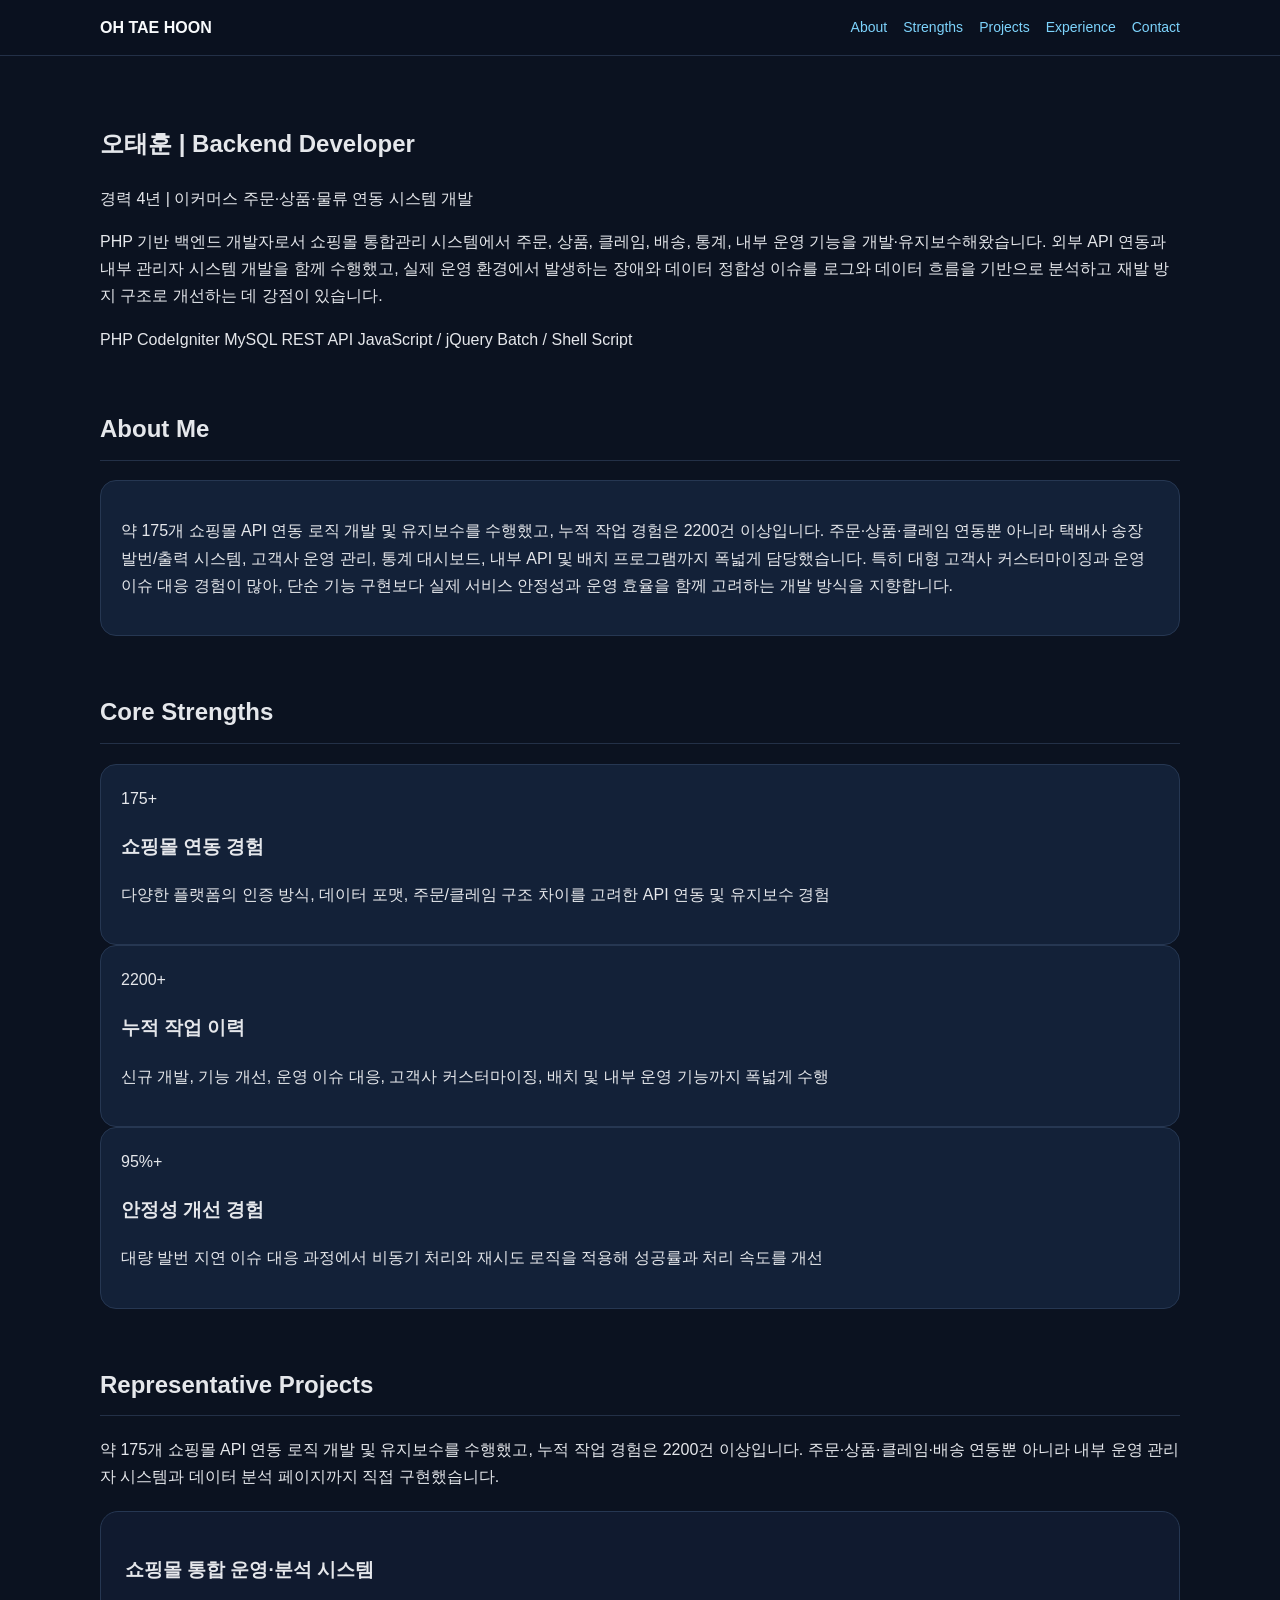
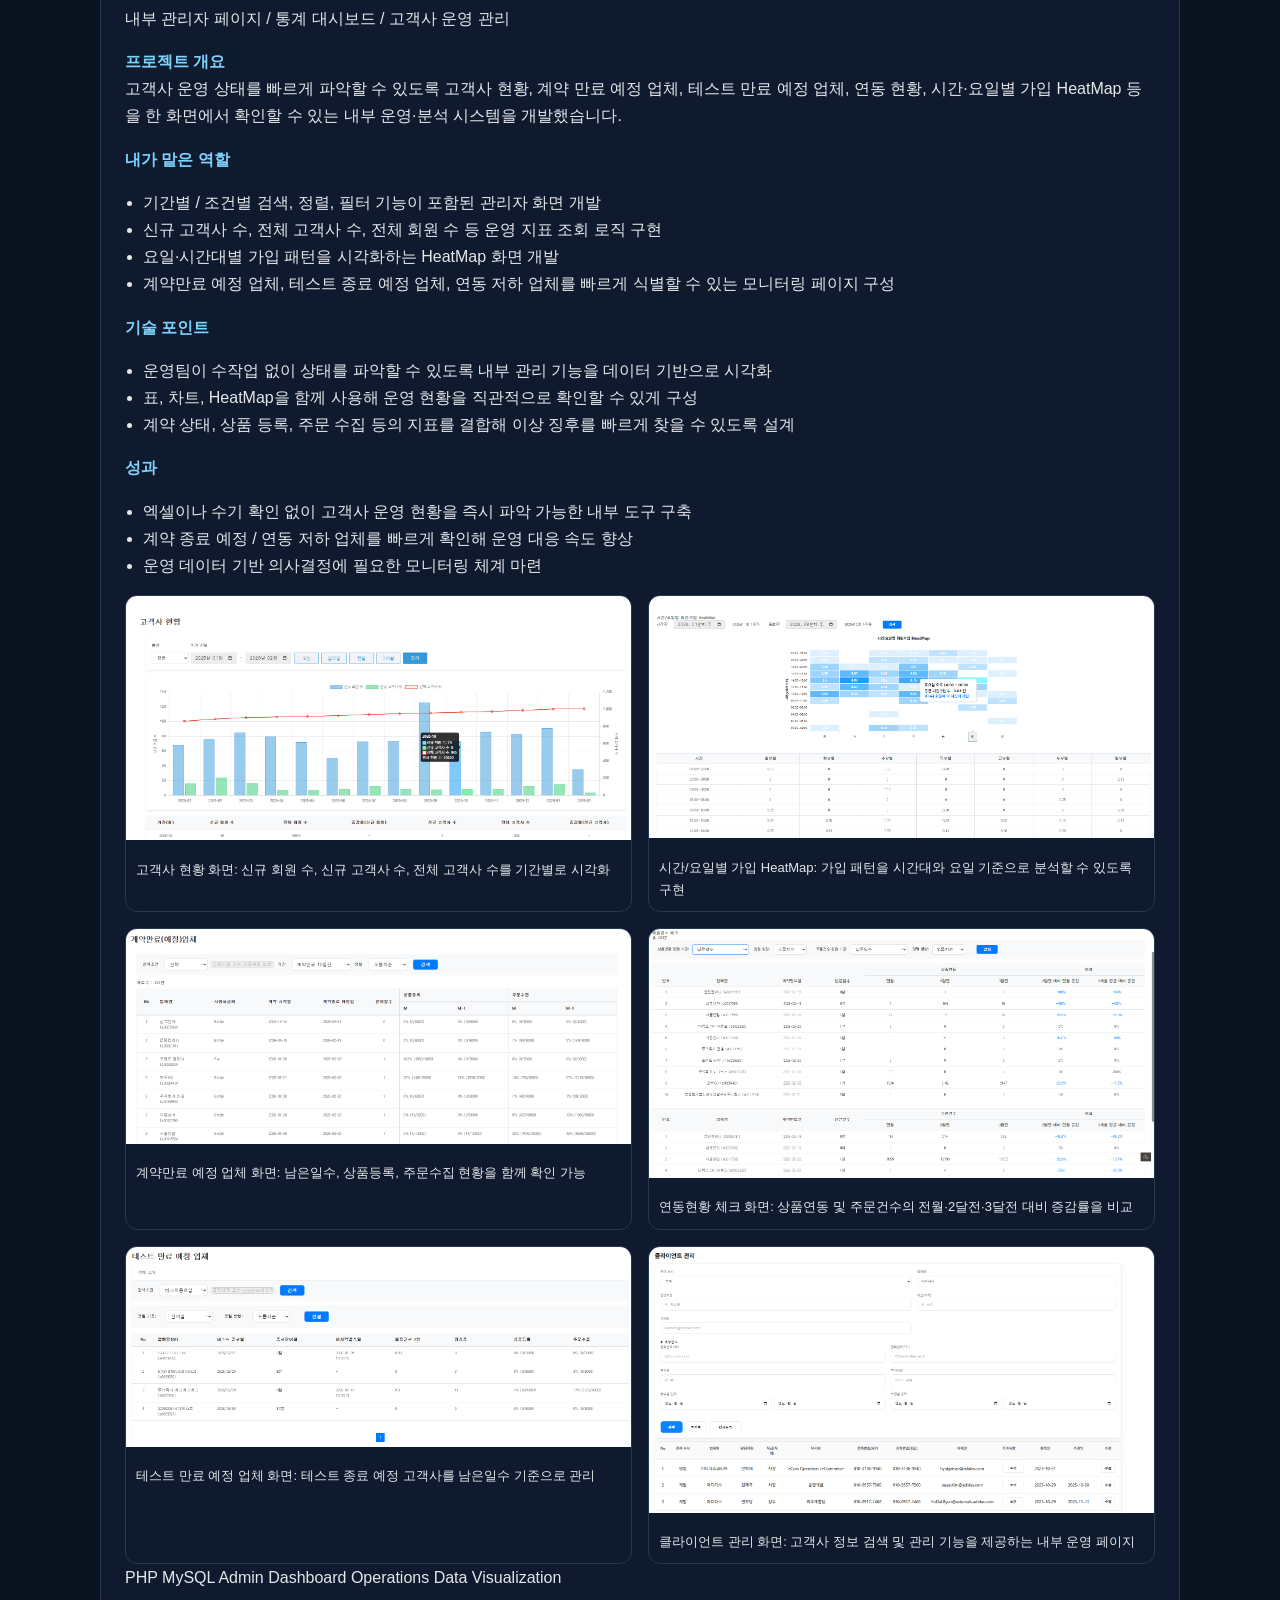
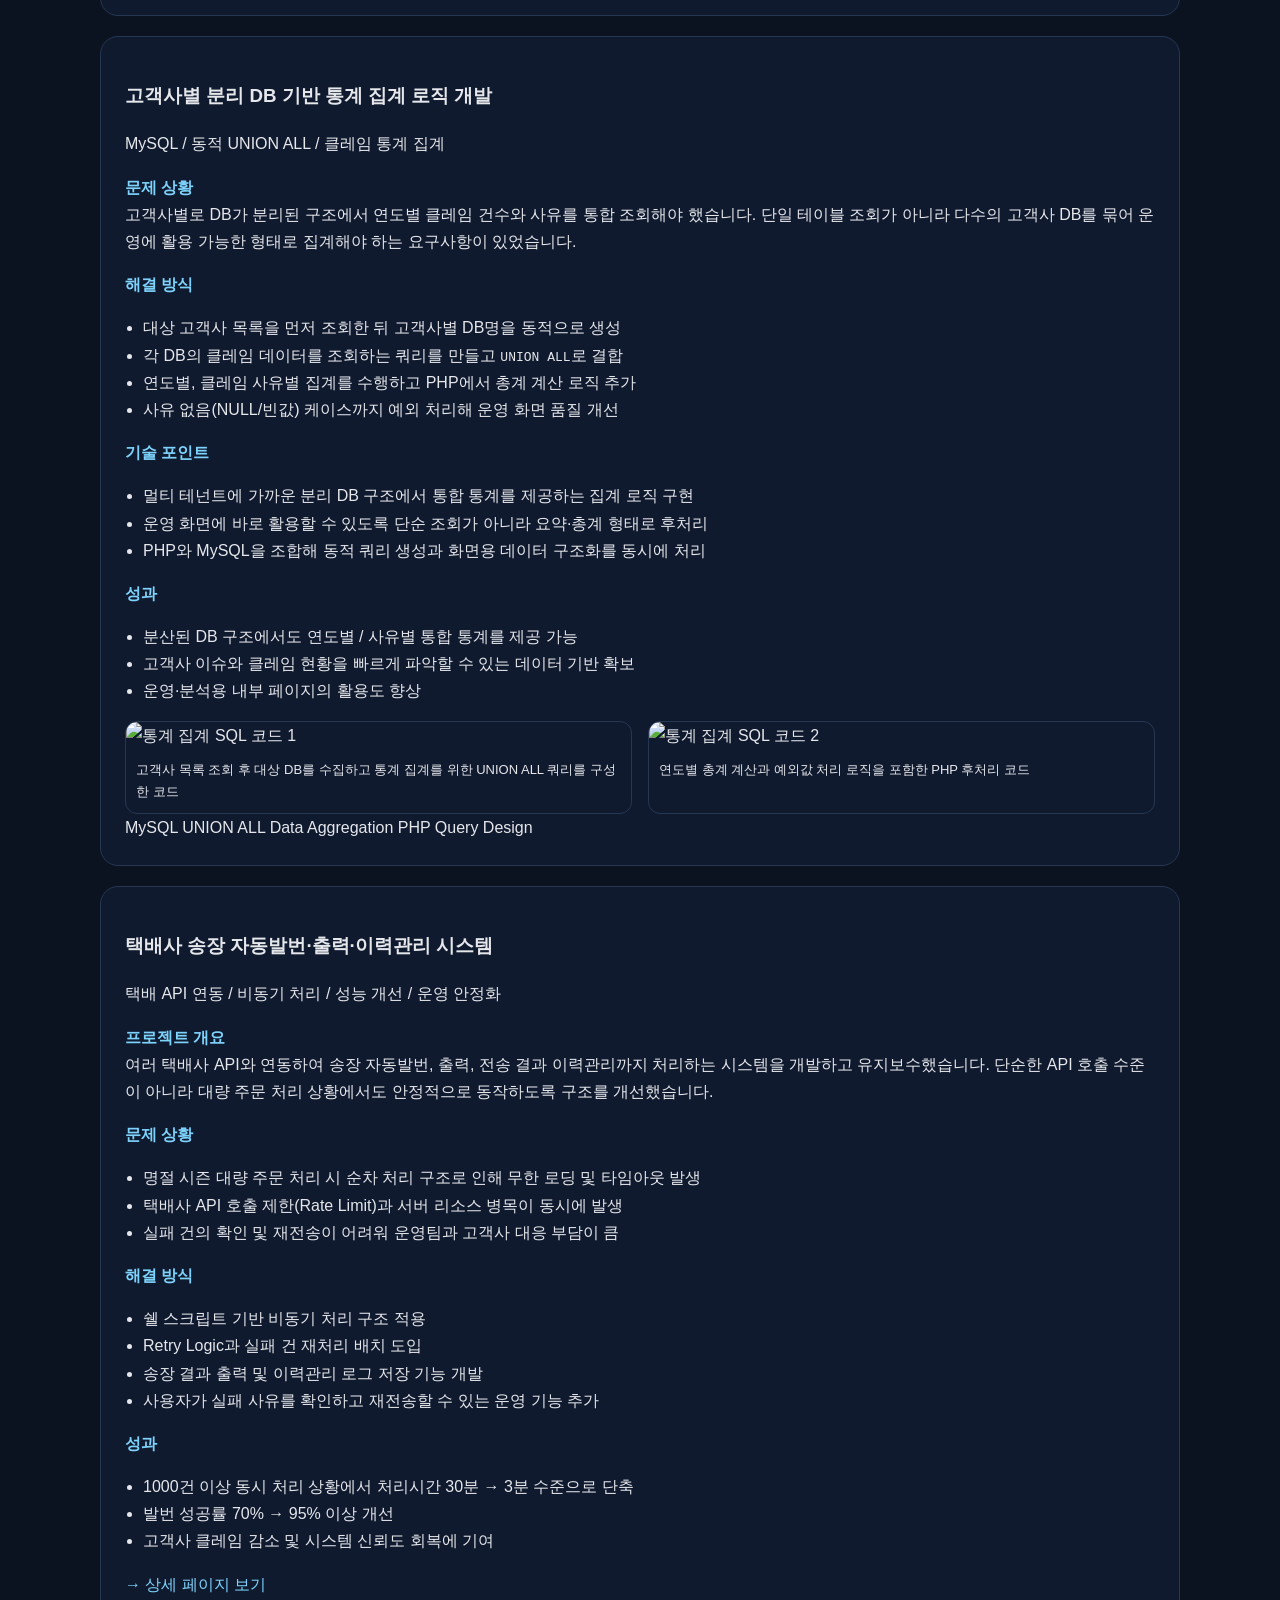
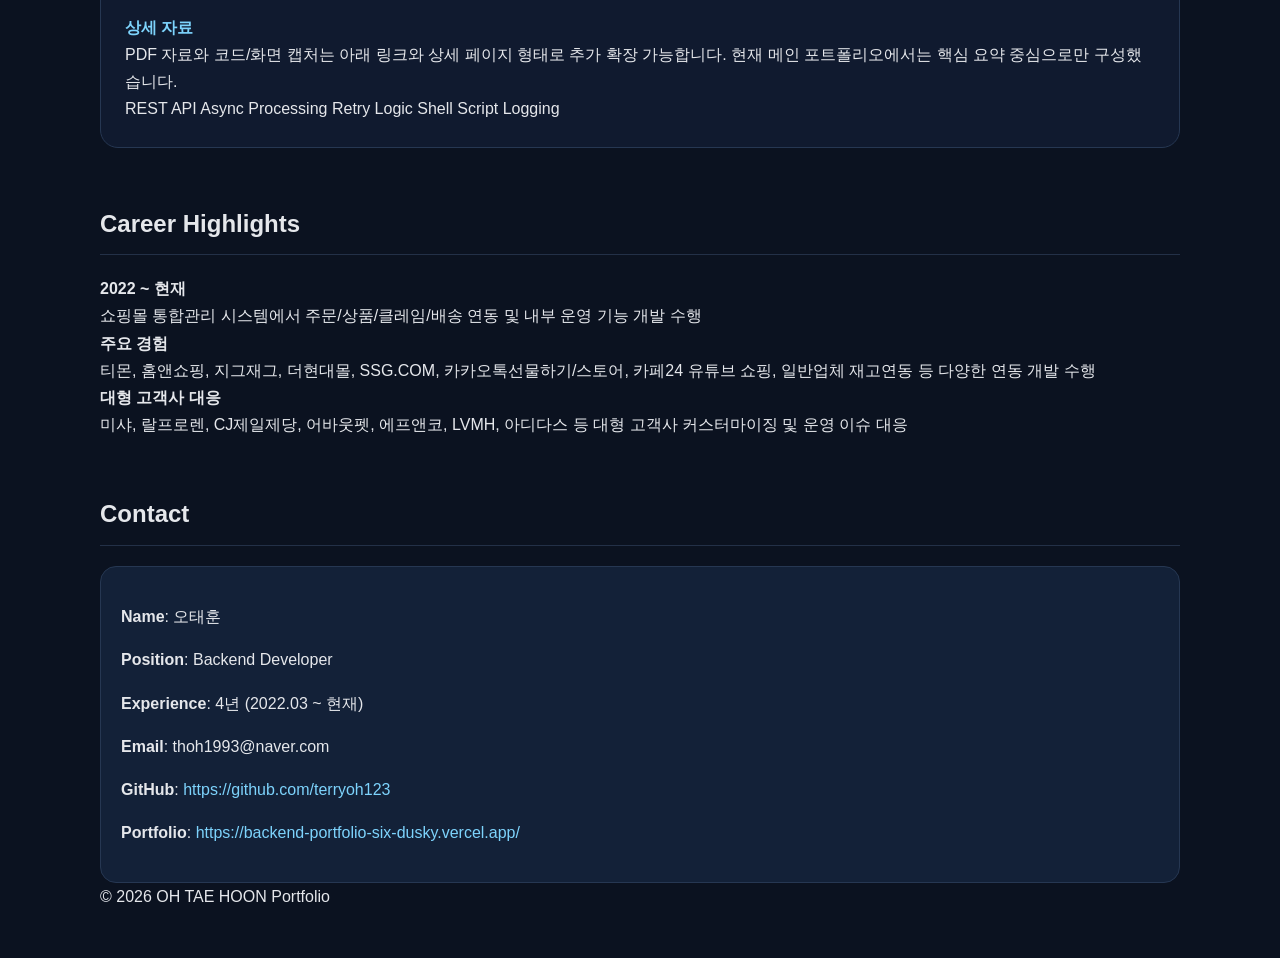
==== index.html @ af61cf0e "Update index.html" ====
<!DOCTYPE html>
<html lang="ko">
<head>
  <meta charset="UTF-8" />
  <meta name="viewport" content="width=device-width, initial-scale=1.0" />
  <title>오태훈 | Backend Developer Portfolio</title>
  <link rel="stylesheet" href="/css/common.css">
</head>

<body>
<div id="imageModal" class="image-modal">
  <img id="modalImg" src="" alt="확대 이미지" />
</div>
  <div class="nav">
    <div class="nav-inner">
      <div class="nav-title">OH TAE HOON</div>
      <div class="nav-links">
        <a href="#about">About</a>
        <a href="#strengths">Strengths</a>
        <a href="#projects">Projects</a>
        <a href="#experience">Experience</a>
        <a href="#contact">Contact</a>
      </div>
    </div>
  </div>

  <div class="container">
    <section class="hero">
      <h1>오태훈 | Backend Developer</h1>
      <div class="sub">경력 4년 | 이커머스 주문·상품·물류 연동 시스템 개발</div>
      <p class="summary">
        PHP 기반 백엔드 개발자로서 쇼핑몰 통합관리 시스템에서 주문, 상품, 클레임, 배송, 통계, 내부 운영 기능을 개발·유지보수해왔습니다.
        외부 API 연동과 내부 관리자 시스템 개발을 함께 수행했고, 실제 운영 환경에서 발생하는 장애와 데이터 정합성 이슈를
        로그와 데이터 흐름을 기반으로 분석하고 재발 방지 구조로 개선하는 데 강점이 있습니다.
      </p>
      <div class="meta">
        <span class="pill">PHP</span>
        <span class="pill">CodeIgniter</span>
        <span class="pill">MySQL</span>
        <span class="pill">REST API</span>
        <span class="pill">JavaScript / jQuery</span>
        <span class="pill">Batch / Shell Script</span>
      </div>
    </section>

    <section id="about" class="section">
      <h2>About Me</h2>
      <div class="card">
        <p>
          약 175개 쇼핑몰 API 연동 로직 개발 및 유지보수를 수행했고, 누적 작업 경험은 2200건 이상입니다.
          주문·상품·클레임 연동뿐 아니라 택배사 송장 발번/출력 시스템, 고객사 운영 관리, 통계 대시보드,
          내부 API 및 배치 프로그램까지 폭넓게 담당했습니다.
          특히 대형 고객사 커스터마이징과 운영 이슈 대응 경험이 많아, 단순 기능 구현보다 실제 서비스 안정성과 운영 효율을
          함께 고려하는 개발 방식을 지향합니다.
        </p>
      </div>
    </section>

    <section id="strengths" class="section">
      <h2>Core Strengths</h2>
      <div class="grid-3">
        <div class="card">
          <div class="metric">175+</div>
          <h3>쇼핑몰 연동 경험</h3>
          <p>다양한 플랫폼의 인증 방식, 데이터 포맷, 주문/클레임 구조 차이를 고려한 API 연동 및 유지보수 경험</p>
        </div>
        <div class="card">
          <div class="metric">2200+</div>
          <h3>누적 작업 이력</h3>
          <p>신규 개발, 기능 개선, 운영 이슈 대응, 고객사 커스터마이징, 배치 및 내부 운영 기능까지 폭넓게 수행</p>
        </div>
        <div class="card">
          <div class="metric">95%+</div>
          <h3>안정성 개선 경험</h3>
          <p>대량 발번 지연 이슈 대응 과정에서 비동기 처리와 재시도 로직을 적용해 성공률과 처리 속도를 개선</p>
        </div>
      </div>
    </section>
  
  <section id="projects" class="section">
    <h2>Representative Projects</h2>
    <p class="section-intro">
      약 175개 쇼핑몰 API 연동 로직 개발 및 유지보수를 수행했고, 누적 작업 경험은 2200건 이상입니다.
      주문·상품·클레임·배송 연동뿐 아니라 내부 운영 관리자 시스템과 데이터 분석 페이지까지 직접 구현했습니다.
    </p>
  
    <div class="project">
      <h3>쇼핑몰 통합 운영·분석 시스템</h3>
      <div class="project-meta">내부 관리자 페이지 / 통계 대시보드 / 고객사 운영 관리</div>
  
      <div class="block-title">프로젝트 개요</div>
      <div>
        고객사 운영 상태를 빠르게 파악할 수 있도록 고객사 현황, 계약 만료 예정 업체,
        테스트 만료 예정 업체, 연동 현황, 시간·요일별 가입 HeatMap 등을 한 화면에서 확인할 수 있는
        내부 운영·분석 시스템을 개발했습니다.
      </div>
  
      <div class="block-title">내가 맡은 역할</div>
      <ul class="detail-list">
        <li>기간별 / 조건별 검색, 정렬, 필터 기능이 포함된 관리자 화면 개발</li>
        <li>신규 고객사 수, 전체 고객사 수, 전체 회원 수 등 운영 지표 조회 로직 구현</li>
        <li>요일·시간대별 가입 패턴을 시각화하는 HeatMap 화면 개발</li>
        <li>계약만료 예정 업체, 테스트 종료 예정 업체, 연동 저하 업체를 빠르게 식별할 수 있는 모니터링 페이지 구성</li>
      </ul>
  
      <div class="block-title">기술 포인트</div>
      <ul class="detail-list">
        <li>운영팀이 수작업 없이 상태를 파악할 수 있도록 내부 관리 기능을 데이터 기반으로 시각화</li>
        <li>표, 차트, HeatMap을 함께 사용해 운영 현황을 직관적으로 확인할 수 있게 구성</li>
        <li>계약 상태, 상품 등록, 주문 수집 등의 지표를 결합해 이상 징후를 빠르게 찾을 수 있도록 설계</li>
      </ul>
  
      <div class="block-title">성과</div>
      <ul class="detail-list">
        <li>엑셀이나 수기 확인 없이 고객사 운영 현황을 즉시 파악 가능한 내부 도구 구축</li>
        <li>계약 종료 예정 / 연동 저하 업체를 빠르게 확인해 운영 대응 속도 향상</li>
        <li>운영 데이터 기반 의사결정에 필요한 모니터링 체계 마련</li>
      </ul>
  
      <div class="gallery">
        <div class="shot">
          <img src="images/dashboard-client-status.png" alt="고객사 현황 화면" />
          <div class="caption">고객사 현황 화면: 신규 회원 수, 신규 고객사 수, 전체 고객사 수를 기간별로 시각화</div>
        </div>
        <div class="shot">
          <img src="images/dashboard-heatmap.png" alt="시간 요일별 가입 HeatMap" />
          <div class="caption">시간/요일별 가입 HeatMap: 가입 패턴을 시간대와 요일 기준으로 분석할 수 있도록 구현</div>
        </div>
        <div class="shot">
          <img src="images/dashboard-contract-expiry.png" alt="계약만료 예정 업체 화면" />
          <div class="caption">계약만료 예정 업체 화면: 남은일수, 상품등록, 주문수집 현황을 함께 확인 가능</div>
        </div>
        <div class="shot">
          <img src="images/dashboard-sync-check.png" alt="연동현황 체크 화면" />
          <div class="caption">연동현황 체크 화면: 상품연동 및 주문건수의 전월·2달전·3달전 대비 증감률을 비교</div>
        </div>
        <div class="shot">
          <img src="images/dashboard-test-expiry.png" alt="테스트 만료 예정 업체 화면" />
          <div class="caption">테스트 만료 예정 업체 화면: 테스트 종료 예정 고객사를 남은일수 기준으로 관리</div>
        </div>
        <div class="shot">
          <img src="images/dashboard-client-management.png" alt="클라이언트 관리 화면" />
          <div class="caption">클라이언트 관리 화면: 고객사 정보 검색 및 관리 기능을 제공하는 내부 운영 페이지</div>
        </div>
      </div>
  
      <div class="tag-wrap">
        <span class="tag">PHP</span>
        <span class="tag">MySQL</span>
        <span class="tag">Admin Dashboard</span>
        <span class="tag">Operations</span>
        <span class="tag">Data Visualization</span>
      </div>
    </div>
  
    <div class="project">
      <h3>고객사별 분리 DB 기반 통계 집계 로직 개발</h3>
      <div class="project-meta">MySQL / 동적 UNION ALL / 클레임 통계 집계</div>
  
      <div class="block-title">문제 상황</div>
      <div>
        고객사별로 DB가 분리된 구조에서 연도별 클레임 건수와 사유를 통합 조회해야 했습니다.
        단일 테이블 조회가 아니라 다수의 고객사 DB를 묶어 운영에 활용 가능한 형태로 집계해야 하는 요구사항이 있었습니다.
      </div>
  
      <div class="block-title">해결 방식</div>
      <ul class="detail-list">
        <li>대상 고객사 목록을 먼저 조회한 뒤 고객사별 DB명을 동적으로 생성</li>
        <li>각 DB의 클레임 데이터를 조회하는 쿼리를 만들고 <code>UNION ALL</code>로 결합</li>
        <li>연도별, 클레임 사유별 집계를 수행하고 PHP에서 총계 계산 로직 추가</li>
        <li>사유 없음(NULL/빈값) 케이스까지 예외 처리해 운영 화면 품질 개선</li>
      </ul>
  
      <div class="block-title">기술 포인트</div>
      <ul class="detail-list">
        <li>멀티 테넌트에 가까운 분리 DB 구조에서 통합 통계를 제공하는 집계 로직 구현</li>
        <li>운영 화면에 바로 활용할 수 있도록 단순 조회가 아니라 요약·총계 형태로 후처리</li>
        <li>PHP와 MySQL을 조합해 동적 쿼리 생성과 화면용 데이터 구조화를 동시에 처리</li>
      </ul>
  
      <div class="block-title">성과</div>
      <ul class="detail-list">
        <li>분산된 DB 구조에서도 연도별 / 사유별 통합 통계를 제공 가능</li>
        <li>고객사 이슈와 클레임 현황을 빠르게 파악할 수 있는 데이터 기반 확보</li>
        <li>운영·분석용 내부 페이지의 활용도 향상</li>
      </ul>
  
      <div class="gallery">
        <div class="shot">
          <img src="images/stats-sql-1.png" alt="통계 집계 SQL 코드 1" />
          <div class="caption">고객사 목록 조회 후 대상 DB를 수집하고 통계 집계를 위한 UNION ALL 쿼리를 구성한 코드</div>
        </div>
        <div class="shot">
          <img src="images/stats-sql-2.png" alt="통계 집계 SQL 코드 2" />
          <div class="caption">연도별 총계 계산과 예외값 처리 로직을 포함한 PHP 후처리 코드</div>
        </div>
      </div>
  
      <div class="tag-wrap">
        <span class="tag">MySQL</span>
        <span class="tag">UNION ALL</span>
        <span class="tag">Data Aggregation</span>
        <span class="tag">PHP</span>
        <span class="tag">Query Design</span>
      </div>
    </div>
  
    <div class="project">
      <h3>택배사 송장 자동발번·출력·이력관리 시스템</h3>
      <div class="project-meta">택배 API 연동 / 비동기 처리 / 성능 개선 / 운영 안정화</div>
  
      <div class="block-title">프로젝트 개요</div>
      <div>
        여러 택배사 API와 연동하여 송장 자동발번, 출력, 전송 결과 이력관리까지 처리하는 시스템을 개발하고 유지보수했습니다.
        단순한 API 호출 수준이 아니라 대량 주문 처리 상황에서도 안정적으로 동작하도록 구조를 개선했습니다.
      </div>
  
      <div class="block-title">문제 상황</div>
      <ul class="detail-list">
        <li>명절 시즌 대량 주문 처리 시 순차 처리 구조로 인해 무한 로딩 및 타임아웃 발생</li>
        <li>택배사 API 호출 제한(Rate Limit)과 서버 리소스 병목이 동시에 발생</li>
        <li>실패 건의 확인 및 재전송이 어려워 운영팀과 고객사 대응 부담이 큼</li>
      </ul>
  
      <div class="block-title">해결 방식</div>
      <ul class="detail-list">
        <li>쉘 스크립트 기반 비동기 처리 구조 적용</li>
        <li>Retry Logic과 실패 건 재처리 배치 도입</li>
        <li>송장 결과 출력 및 이력관리 로그 저장 기능 개발</li>
        <li>사용자가 실패 사유를 확인하고 재전송할 수 있는 운영 기능 추가</li>
      </ul>
  
      <div class="block-title">성과</div>
      <ul class="detail-list">
        <li>1000건 이상 동시 처리 상황에서 처리시간 30분 → 3분 수준으로 단축</li>
        <li>발번 성공률 70% → 95% 이상 개선</li>
        <li>고객사 클레임 감소 및 시스템 신뢰도 회복에 기여</li>
      </ul>
      <p style="margin-top:16px;">
      <a href="shipping-detail.html">→ 상세 페이지 보기</a>
    </p>
      <div class="block-title">상세 자료</div>
      <div>
        PDF 자료와 코드/화면 캡처는 아래 링크와 상세 페이지 형태로 추가 확장 가능합니다.
        현재 메인 포트폴리오에서는 핵심 요약 중심으로만 구성했습니다.
      </div>
  
      <div class="tag-wrap">
        <span class="tag">REST API</span>
        <span class="tag">Async Processing</span>
        <span class="tag">Retry Logic</span>
        <span class="tag">Shell Script</span>
        <span class="tag">Logging</span>
      </div>
    </div>
  </section>
    

    <section id="experience" class="section">
      <h2>Career Highlights</h2>
      <div class="timeline">
        <div class="timeline-item">
          <strong>2022 ~ 현재</strong><br />
          쇼핑몰 통합관리 시스템에서 주문/상품/클레임/배송 연동 및 내부 운영 기능 개발 수행
        </div>
        <div class="timeline-item">
          <strong>주요 경험</strong><br />
          티몬, 홈앤쇼핑, 지그재그, 더현대몰, SSG.COM, 카카오톡선물하기/스토어, 카페24 유튜브 쇼핑, 일반업체 재고연동 등 다양한 연동 개발 수행
        </div>
        <div class="timeline-item">
          <strong>대형 고객사 대응</strong><br />
          미샤, 랄프로렌, CJ제일제당, 어바웃펫, 에프앤코, LVMH, 아디다스 등 대형 고객사 커스터마이징 및 운영 이슈 대응
        </div>
      </div>
    </section>

    <section id="contact" class="section">
      <h2>Contact</h2>
      <div class="card contact">
        <p><strong>Name</strong>: 오태훈</p>
        <p><strong>Position</strong>: Backend Developer</p>
        <p><strong>Experience</strong>: 4년 (2022.03 ~ 현재)</p>
        <p><strong>Email</strong>: thoh1993@naver.com</p>
        <p><strong>GitHub</strong>: <a href="https://github.com/terryoh123" target="_blank">https://github.com/terryoh123</a></p>
        <p><strong>Portfolio</strong>: <a href="https://backend-portfolio-six-dusky.vercel.app/" target="_blank">https://backend-portfolio-six-dusky.vercel.app/</a></p>
      </div>
    </section>

    <div class="footer">
      © 2026 OH TAE HOON Portfolio
    </div>
  </div>
<script src="/js/common.js"></script>
</body>
</html>
---- css/common.css ----
/* ===== 기본 ===== */
* {
  box-sizing: border-box;
}

html {
  scroll-behavior: smooth;
}

body {
  margin: 0;
  font-family: Arial, sans-serif;
  background: #0b1220;
  color: #e5e7eb;
  line-height: 1.7;
}

a {
  color: #7dd3fc;
  text-decoration: none;
}

a:hover {
  text-decoration: underline;
}

/* ===== 네비게이션 ===== */
.nav {
  position: sticky;
  top: 0;
  z-index: 20;
  backdrop-filter: blur(10px);
  background: rgba(11, 18, 32, 0.9);
  border-bottom: 1px solid #233047;
}

.nav-inner {
  max-width: 1120px;
  margin: 0 auto;
  padding: 14px 20px;
  display: flex;
  justify-content: space-between;
  align-items: center;
}

.nav-title {
  color: #f8fafc;
  font-weight: bold;
}

.nav-links {
  display: flex;
  gap: 16px;
  font-size: 14px;
}

/* ===== 레이아웃 ===== */
.container {
  max-width: 1120px;
  margin: 0 auto;
  padding: 48px 20px;
}

.section {
  margin-top: 56px;
}

.section h2 {
  border-bottom: 1px solid #233047;
  padding-bottom: 10px;
}

/* ===== 카드 ===== */
.card {
  background: #132138;
  border: 1px solid #263752;
  border-radius: 16px;
  padding: 20px;
}

/* ===== 프로젝트 ===== */
.project {
  background: #101a2f;
  border: 1px solid #263752;
  border-radius: 18px;
  padding: 24px;
  margin-top: 20px;
}

.block-title {
  margin-top: 16px;
  color: #7dd3fc;
  font-weight: bold;
}

/* ===== 리스트 ===== */
.detail-list {
  padding-left: 18px;
}

/* ===== 이미지 ===== */
.gallery {
  display: grid;
  grid-template-columns: repeat(2, 1fr);
  gap: 16px;
  margin-top: 16px;
}

.shot {
  border: 1px solid #263752;
  border-radius: 12px;
  overflow: hidden;
}

.shot img {
  width: 100%;
  cursor: zoom-in;
  transition: 0.2s;
}

.shot img:hover {
  transform: scale(1.02);
}

.caption {
  padding: 10px;
  font-size: 13px;
}

/* ===== 모달 ===== */
.image-modal {
  display: none;
  position: fixed;
  z-index: 999;
  left: 0;
  top: 0;
  width: 100%;
  height: 100%;
  background: rgba(0,0,0,0.9);
  justify-content: center;
  align-items: center;
}

.image-modal img {
  max-width: 90%;
  max-height: 90%;
}

.image-modal.active {
  display: flex;
  cursor: zoom-out;
}

/* ===== 반응형 ===== */
@media (max-width: 768px) {
  .gallery {
    grid-template-columns: 1fr;
  }
}
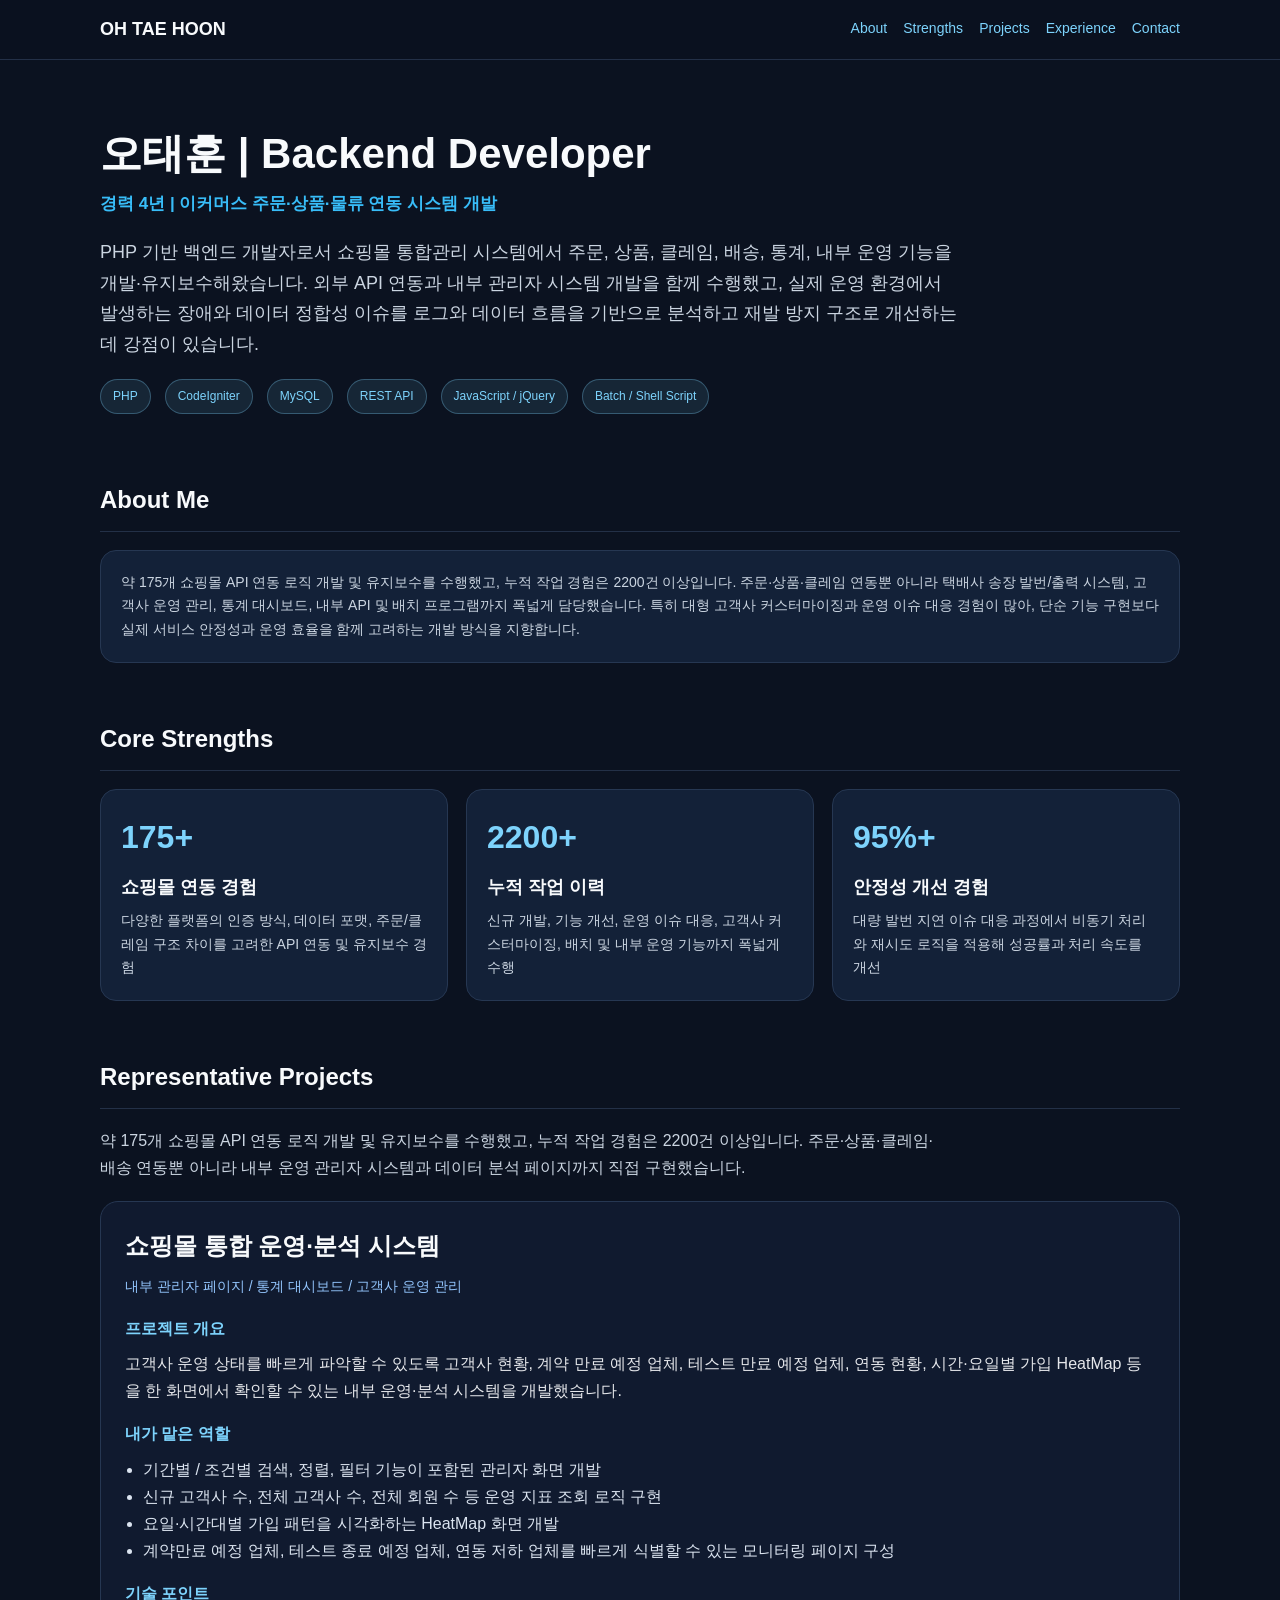
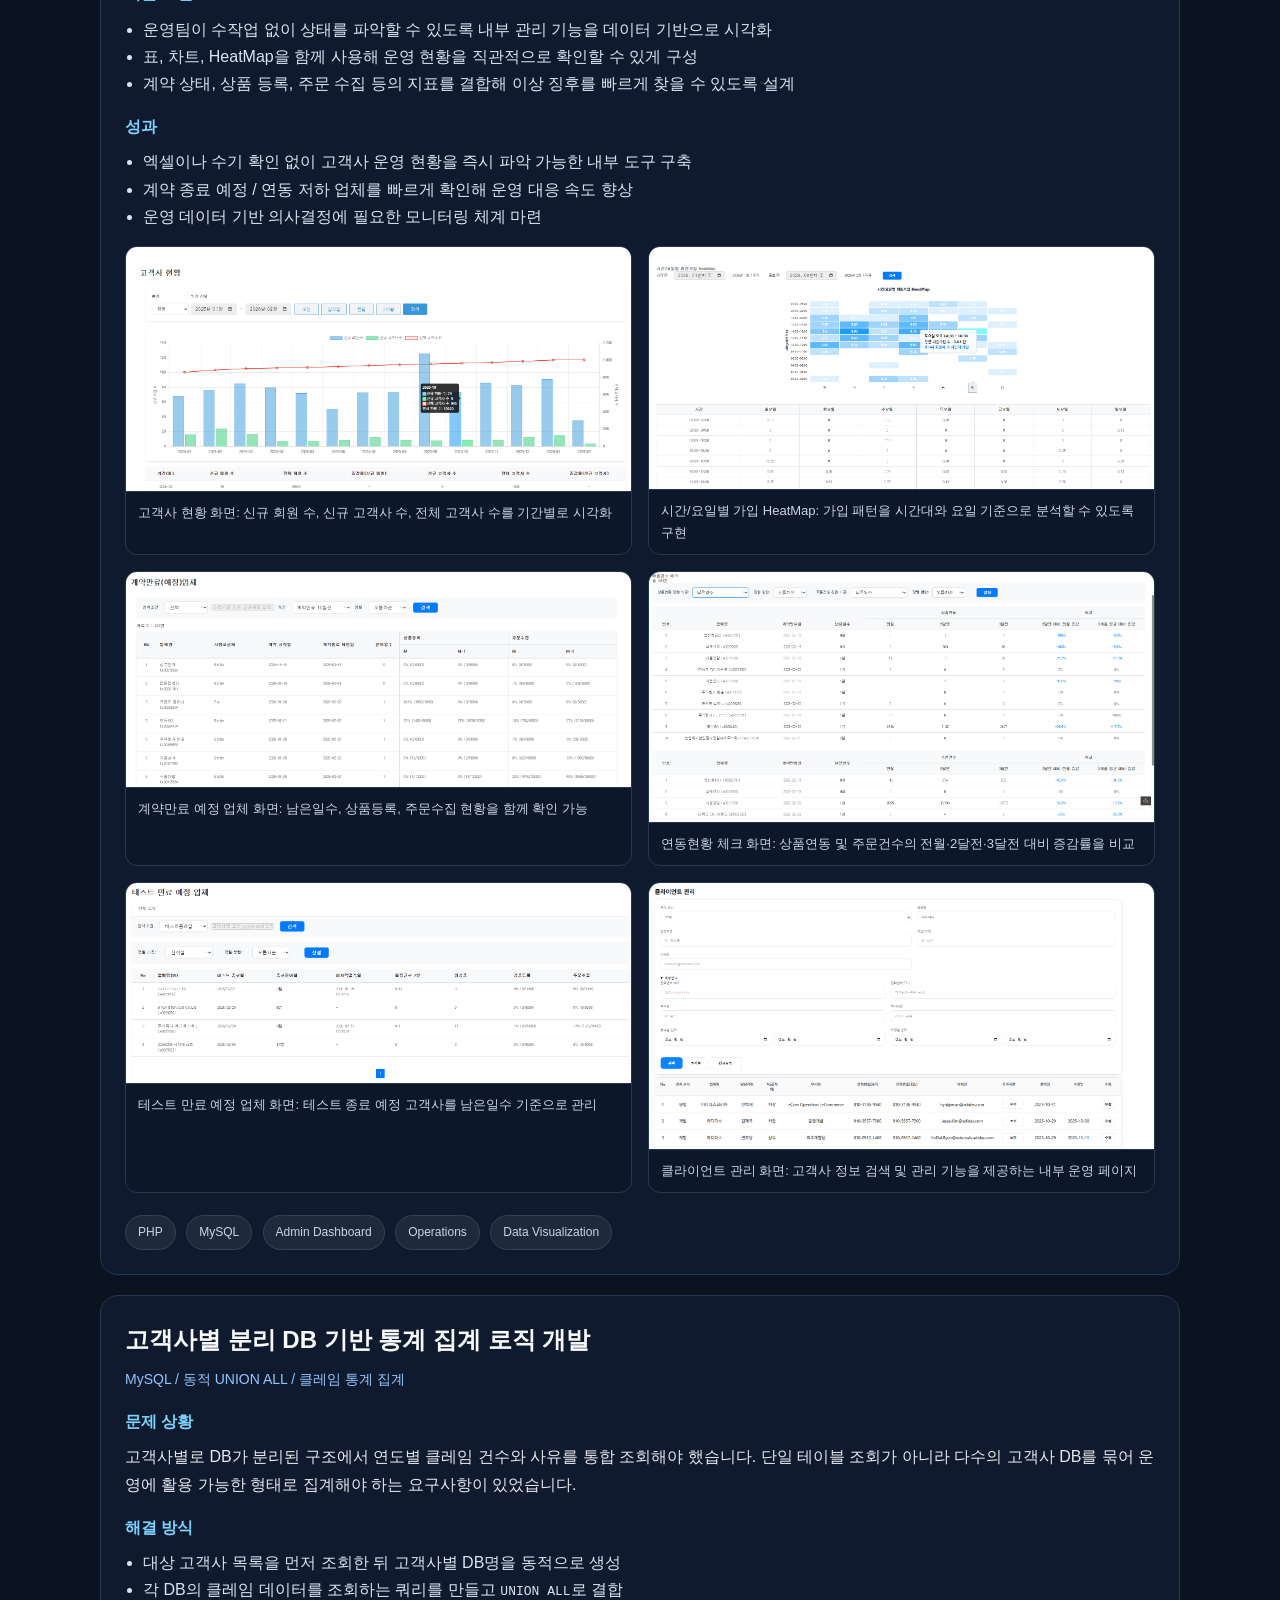
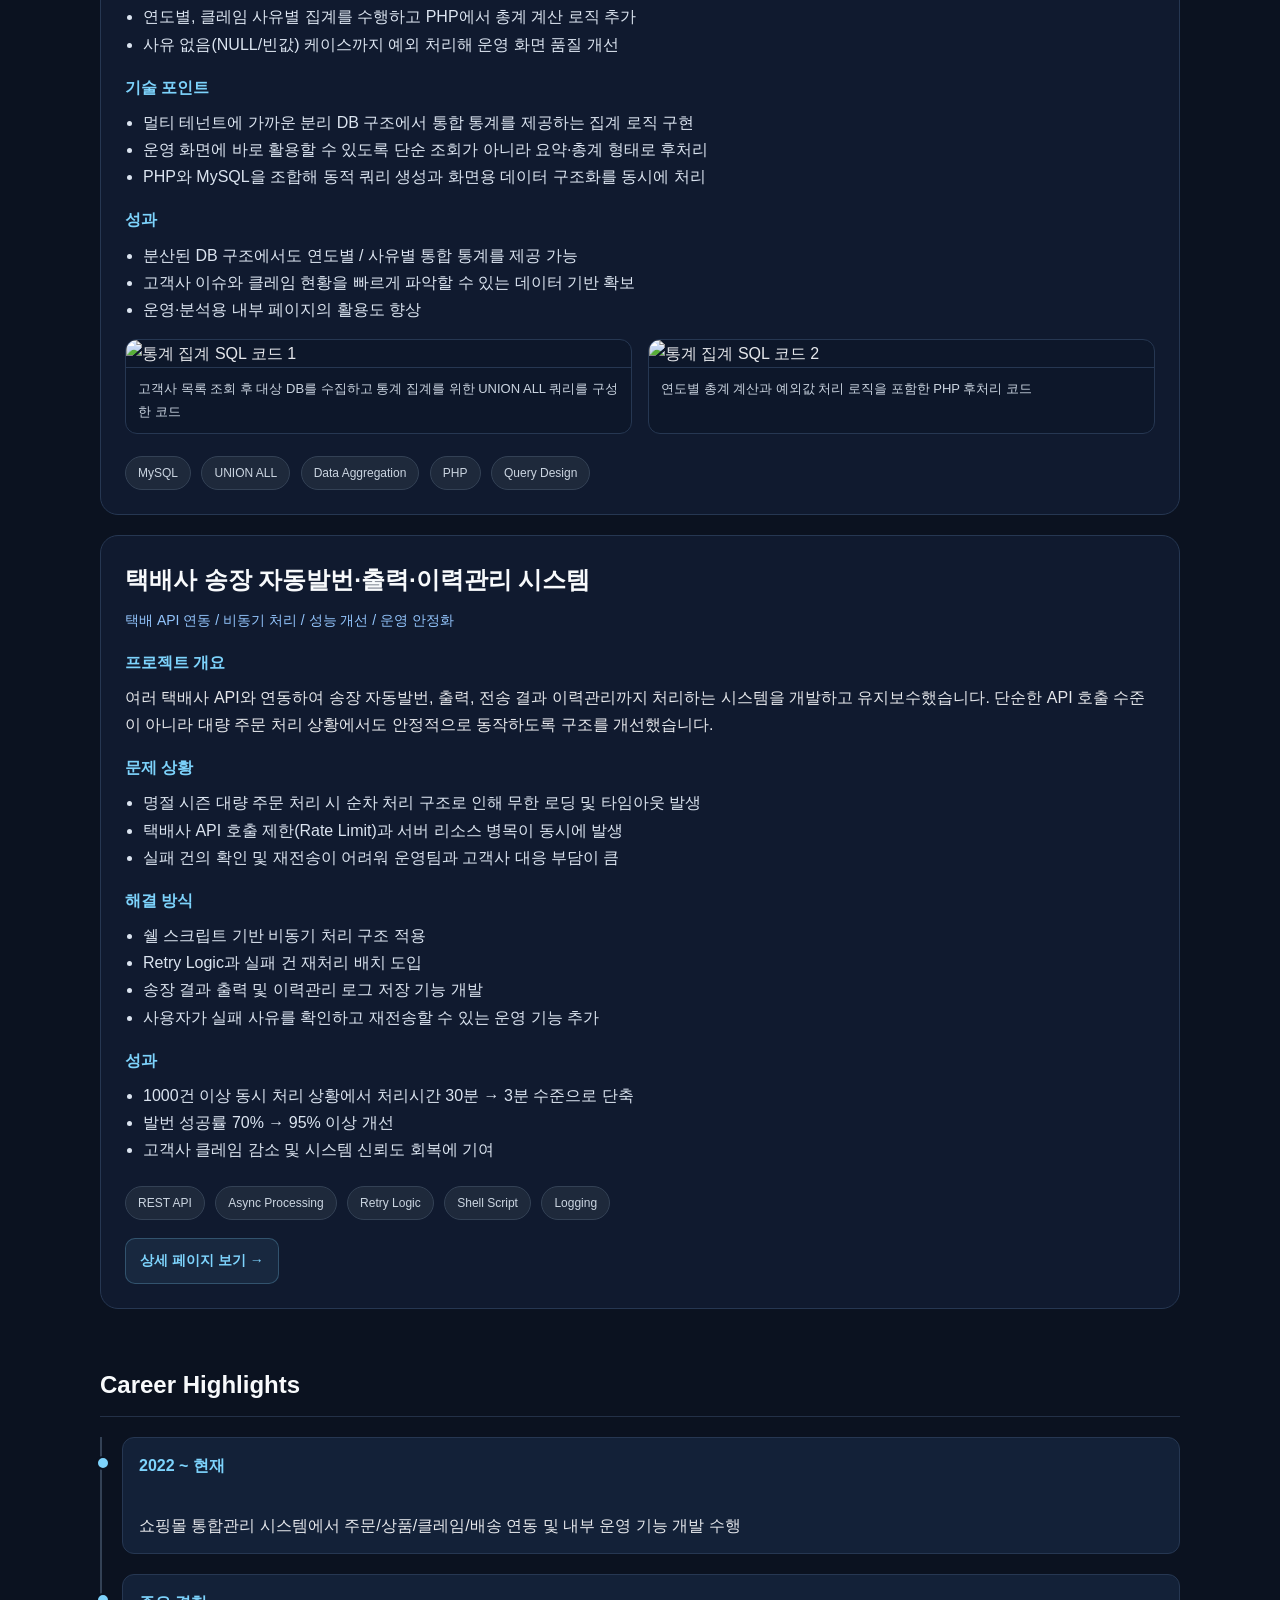
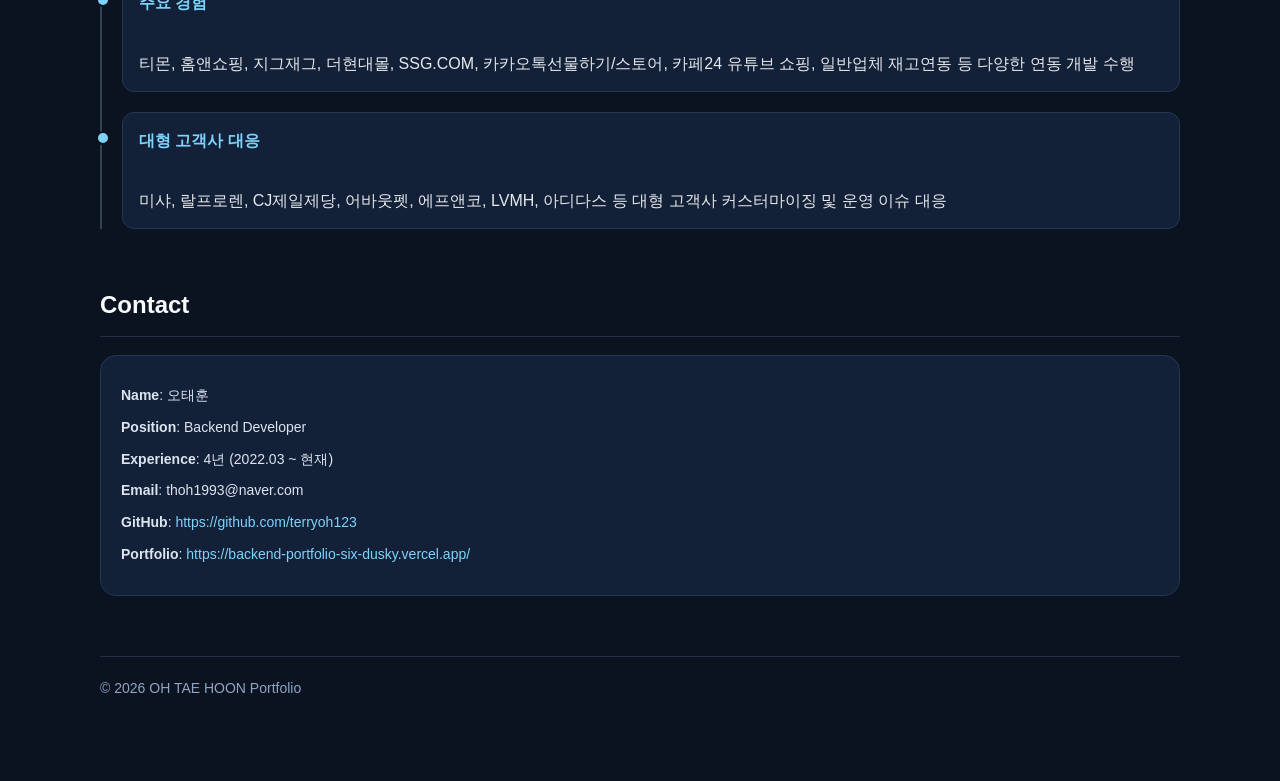
==== commit d553f045: "Update index.html" ====
--- a/index.html
+++ b/index.html
@@ -205,54 +205,52 @@
       </div>
     </div>
   
-    <div class="project">
-      <h3>택배사 송장 자동발번·출력·이력관리 시스템</h3>
-      <div class="project-meta">택배 API 연동 / 비동기 처리 / 성능 개선 / 운영 안정화</div>
-  
-      <div class="block-title">프로젝트 개요</div>
-      <div>
-        여러 택배사 API와 연동하여 송장 자동발번, 출력, 전송 결과 이력관리까지 처리하는 시스템을 개발하고 유지보수했습니다.
-        단순한 API 호출 수준이 아니라 대량 주문 처리 상황에서도 안정적으로 동작하도록 구조를 개선했습니다.
-      </div>
-  
-      <div class="block-title">문제 상황</div>
-      <ul class="detail-list">
-        <li>명절 시즌 대량 주문 처리 시 순차 처리 구조로 인해 무한 로딩 및 타임아웃 발생</li>
-        <li>택배사 API 호출 제한(Rate Limit)과 서버 리소스 병목이 동시에 발생</li>
-        <li>실패 건의 확인 및 재전송이 어려워 운영팀과 고객사 대응 부담이 큼</li>
-      </ul>
-  
-      <div class="block-title">해결 방식</div>
-      <ul class="detail-list">
-        <li>쉘 스크립트 기반 비동기 처리 구조 적용</li>
-        <li>Retry Logic과 실패 건 재처리 배치 도입</li>
-        <li>송장 결과 출력 및 이력관리 로그 저장 기능 개발</li>
-        <li>사용자가 실패 사유를 확인하고 재전송할 수 있는 운영 기능 추가</li>
-      </ul>
-  
-      <div class="block-title">성과</div>
-      <ul class="detail-list">
-        <li>1000건 이상 동시 처리 상황에서 처리시간 30분 → 3분 수준으로 단축</li>
-        <li>발번 성공률 70% → 95% 이상 개선</li>
-        <li>고객사 클레임 감소 및 시스템 신뢰도 회복에 기여</li>
-      </ul>
-      <p style="margin-top:16px;">
-      <a href="shipping-detail.html">→ 상세 페이지 보기</a>
-    </p>
-      <div class="block-title">상세 자료</div>
-      <div>
-        PDF 자료와 코드/화면 캡처는 아래 링크와 상세 페이지 형태로 추가 확장 가능합니다.
-        현재 메인 포트폴리오에서는 핵심 요약 중심으로만 구성했습니다.
-      </div>
-  
-      <div class="tag-wrap">
-        <span class="tag">REST API</span>
-        <span class="tag">Async Processing</span>
-        <span class="tag">Retry Logic</span>
-        <span class="tag">Shell Script</span>
-        <span class="tag">Logging</span>
-      </div>
-    </div>
+<a class="project-link" href="shipping-detail.html">
+  <div class="project">
+    <h3>택배사 송장 자동발번·출력·이력관리 시스템</h3>
+    <div class="project-meta">택배 API 연동 / 비동기 처리 / 성능 개선 / 운영 안정화</div>
+
+    <div class="block-title">프로젝트 개요</div>
+    <div>
+      여러 택배사 API와 연동하여 송장 자동발번, 출력, 전송 결과 이력관리까지 처리하는 시스템을 개발하고 유지보수했습니다.
+      단순한 API 호출 수준이 아니라 대량 주문 처리 상황에서도 안정적으로 동작하도록 구조를 개선했습니다.
+    </div>
+
+    <div class="block-title">문제 상황</div>
+    <ul class="detail-list">
+      <li>명절 시즌 대량 주문 처리 시 순차 처리 구조로 인해 무한 로딩 및 타임아웃 발생</li>
+      <li>택배사 API 호출 제한(Rate Limit)과 서버 리소스 병목이 동시에 발생</li>
+      <li>실패 건의 확인 및 재전송이 어려워 운영팀과 고객사 대응 부담이 큼</li>
+    </ul>
+
+    <div class="block-title">해결 방식</div>
+    <ul class="detail-list">
+      <li>쉘 스크립트 기반 비동기 처리 구조 적용</li>
+      <li>Retry Logic과 실패 건 재처리 배치 도입</li>
+      <li>송장 결과 출력 및 이력관리 로그 저장 기능 개발</li>
+      <li>사용자가 실패 사유를 확인하고 재전송할 수 있는 운영 기능 추가</li>
+    </ul>
+
+    <div class="block-title">성과</div>
+    <ul class="detail-list">
+      <li>1000건 이상 동시 처리 상황에서 처리시간 30분 → 3분 수준으로 단축</li>
+      <li>발번 성공률 70% → 95% 이상 개선</li>
+      <li>고객사 클레임 감소 및 시스템 신뢰도 회복에 기여</li>
+    </ul>
+
+    <div class="tag-wrap">
+      <span class="tag">REST API</span>
+      <span class="tag">Async Processing</span>
+      <span class="tag">Retry Logic</span>
+      <span class="tag">Shell Script</span>
+      <span class="tag">Logging</span>
+    </div>
+
+    <div class="project-cta">
+      상세 페이지 보기 →
+    </div>
+  </div>
+</a>
   </section>
     
 
--- a/css/common.css
+++ b/css/common.css
@@ -41,16 +41,19 @@
   display: flex;
   justify-content: space-between;
   align-items: center;
+  gap: 20px;
 }
 
 .nav-title {
   color: #f8fafc;
   font-weight: bold;
+  font-size: 18px;
 }
 
 .nav-links {
   display: flex;
   gap: 16px;
+  flex-wrap: wrap;
   font-size: 14px;
 }
 
@@ -58,7 +61,7 @@
 .container {
   max-width: 1120px;
   margin: 0 auto;
-  padding: 48px 20px;
+  padding: 48px 20px 80px;
 }
 
 .section {
@@ -66,8 +69,64 @@
 }
 
 .section h2 {
+  margin: 0 0 18px;
   border-bottom: 1px solid #233047;
   padding-bottom: 10px;
+  color: #f8fafc;
+}
+
+.section-intro {
+  color: #cbd5e1;
+  max-width: 840px;
+  margin-bottom: 20px;
+}
+
+/* ===== 히어로 ===== */
+.hero {
+  padding: 20px 0 10px;
+}
+
+.hero h1 {
+  margin: 0 0 10px;
+  font-size: 42px;
+  line-height: 1.25;
+  color: #f8fafc;
+}
+
+.sub,
+.subtitle {
+  display: inline-block;
+  margin-bottom: 18px;
+  color: #38bdf8;
+  font-size: 17px;
+  font-weight: bold;
+}
+
+.summary {
+  max-width: 860px;
+  color: #cbd5e1;
+  font-size: 18px;
+  margin: 0;
+}
+
+.meta {
+  margin-top: 16px;
+  display: flex;
+  flex-wrap: wrap;
+  gap: 8px;
+}
+
+/* ===== 그리드 ===== */
+.grid-2 {
+  display: grid;
+  grid-template-columns: repeat(2, 1fr);
+  gap: 18px;
+}
+
+.grid-3 {
+  display: grid;
+  grid-template-columns: repeat(3, 1fr);
+  gap: 18px;
 }
 
 /* ===== 카드 ===== */
@@ -76,6 +135,18 @@
   border: 1px solid #263752;
   border-radius: 16px;
   padding: 20px;
+}
+
+.card h3 {
+  margin: 0 0 6px 0;
+  font-size: 18px;
+  color: #f8fafc;
+}
+
+.card p {
+  font-size: 14px;
+  color: #cbd5e1;
+  margin: 0;
 }
 
 /* ===== 프로젝트 ===== */
@@ -85,20 +156,88 @@
   border-radius: 18px;
   padding: 24px;
   margin-top: 20px;
+  transition: transform 0.2s ease, box-shadow 0.2s ease;
+}
+
+.project:hover {
+  transform: translateY(-4px);
+  box-shadow: 0 10px 24px rgba(0, 0, 0, 0.25);
+}
+
+.project h3 {
+  margin: 0 0 8px;
+  color: #f8fafc;
+  font-size: 24px;
+}
+
+.project-meta {
+  color: #93c5fd;
+  font-size: 14px;
+  margin-bottom: 16px;
 }
 
 .block-title {
   margin-top: 16px;
+  margin-bottom: 8px;
   color: #7dd3fc;
   font-weight: bold;
+}
+
+/* ===== 메트릭 ===== */
+.metric {
+  font-size: 32px;
+  font-weight: bold;
+  color: #7dd3fc;
+  margin-bottom: 8px;
 }
 
 /* ===== 리스트 ===== */
 .detail-list {
   padding-left: 18px;
-}
-
-/* ===== 이미지 ===== */
+  margin: 8px 0 0;
+  color: #dbe4f0;
+}
+
+/* ===== pill ===== */
+.pill {
+  display: inline-block;
+  padding: 6px 12px;
+  margin: 4px 6px 0 0;
+  font-size: 12px;
+  border-radius: 999px;
+  background: rgba(125, 211, 252, 0.1);
+  color: #7dd3fc;
+  border: 1px solid rgba(125, 211, 252, 0.3);
+  transition: 0.2s;
+}
+
+.pill:hover {
+  background: rgba(125, 211, 252, 0.2);
+}
+
+/* ===== tag ===== */
+.tag-wrap {
+  margin-top: 16px;
+}
+
+.tag {
+  display: inline-block;
+  padding: 6px 12px;
+  margin: 6px 6px 0 0;
+  font-size: 12px;
+  border-radius: 999px;
+  background: #1e293b;
+  color: #cbd5e1;
+  border: 1px solid #334155;
+  transition: 0.2s;
+}
+
+.tag:hover {
+  background: #334155;
+  color: #e2e8f0;
+}
+
+/* ===== 갤러리 ===== */
 .gallery {
   display: grid;
   grid-template-columns: repeat(2, 1fr);
@@ -110,12 +249,14 @@
   border: 1px solid #263752;
   border-radius: 12px;
   overflow: hidden;
+  background: #0d172a;
 }
 
 .shot img {
   width: 100%;
+  display: block;
   cursor: zoom-in;
-  transition: 0.2s;
+  transition: transform 0.2s ease;
 }
 
 .shot img:hover {
@@ -123,11 +264,62 @@
 }
 
 .caption {
-  padding: 10px;
+  padding: 10px 12px;
   font-size: 13px;
-}
-
-/* ===== 모달 ===== */
+  color: #cbd5e1;
+  border-top: 1px solid #263752;
+}
+
+/* ===== 타임라인 ===== */
+.timeline {
+  margin-top: 20px;
+  border-left: 2px solid #334155;
+  padding-left: 20px;
+}
+
+.timeline-item {
+  position: relative;
+  margin-bottom: 20px;
+  padding: 14px 16px;
+  background: #132138;
+  border: 1px solid #263752;
+  border-radius: 12px;
+}
+
+.timeline-item::before {
+  content: "";
+  position: absolute;
+  left: -27px;
+  top: 18px;
+  width: 10px;
+  height: 10px;
+  background: #7dd3fc;
+  border-radius: 50%;
+  border: 2px solid #0b1220;
+}
+
+.timeline-item strong {
+  display: block;
+  margin-bottom: 6px;
+  color: #7dd3fc;
+}
+
+/* ===== 연락처 ===== */
+.contact p {
+  margin: 8px 0;
+  color: #dbe4f0;
+}
+
+/* ===== 푸터 ===== */
+.footer {
+  margin-top: 60px;
+  padding-top: 20px;
+  border-top: 1px solid #233047;
+  color: #8fa5c2;
+  font-size: 14px;
+}
+
+/* ===== 이미지 확대 모달 ===== */
 .image-modal {
   display: none;
   position: fixed;
@@ -136,7 +328,7 @@
   top: 0;
   width: 100%;
   height: 100%;
-  background: rgba(0,0,0,0.9);
+  background: rgba(0, 0, 0, 0.9);
   justify-content: center;
   align-items: center;
 }
@@ -144,6 +336,7 @@
 .image-modal img {
   max-width: 90%;
   max-height: 90%;
+  border-radius: 8px;
 }
 
 .image-modal.active {
@@ -152,8 +345,69 @@
 }
 
 /* ===== 반응형 ===== */
-@media (max-width: 768px) {
+@media (max-width: 980px) {
+  .grid-3,
+  .grid-2,
   .gallery {
     grid-template-columns: 1fr;
   }
-}
+
+  .hero h1 {
+    font-size: 34px;
+  }
+}
+
+@media (max-width: 768px) {
+  .nav-inner {
+    flex-direction: column;
+    align-items: flex-start;
+  }
+
+  .container {
+    padding: 32px 16px 60px;
+  }
+
+  .hero h1 {
+    font-size: 30px;
+  }
+
+  .summary {
+    font-size: 16px;
+  }
+}
+
+/* ===== 프로젝트 카드 링크 UX ===== */
+.project-link {
+  display: block;
+  color: inherit;
+  text-decoration: none;
+}
+
+.project-link:hover {
+  text-decoration: none;
+}
+
+.project {
+  cursor: pointer;
+}
+
+.project-cta {
+  margin-top: 18px;
+  display: inline-flex;
+  align-items: center;
+  gap: 8px;
+  padding: 10px 14px;
+  border-radius: 10px;
+  background: rgba(125, 211, 252, 0.08);
+  border: 1px solid rgba(125, 211, 252, 0.25);
+  color: #7dd3fc;
+  font-size: 14px;
+  font-weight: bold;
+  transition: 0.2s ease;
+}
+
+.project:hover .project-cta {
+  background: rgba(125, 211, 252, 0.16);
+  border-color: rgba(125, 211, 252, 0.45);
+  transform: translateX(4px);
+}
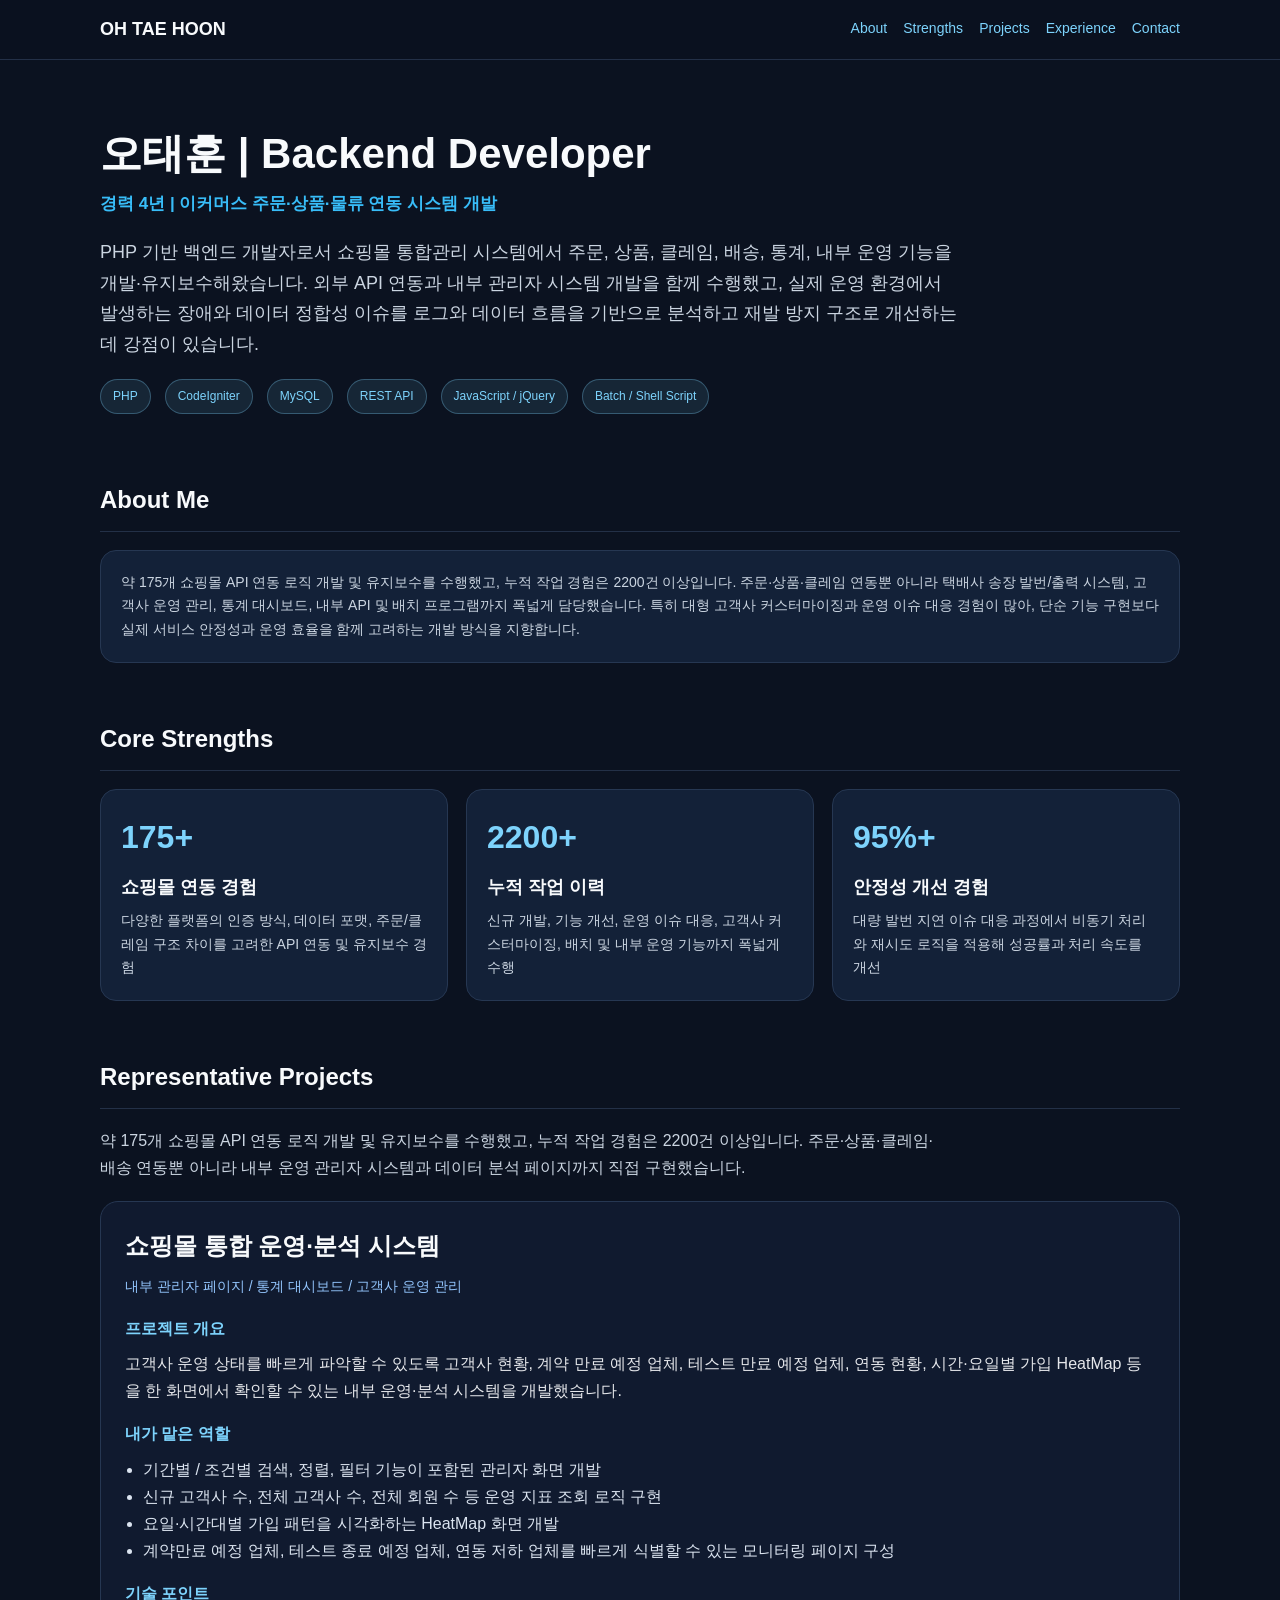
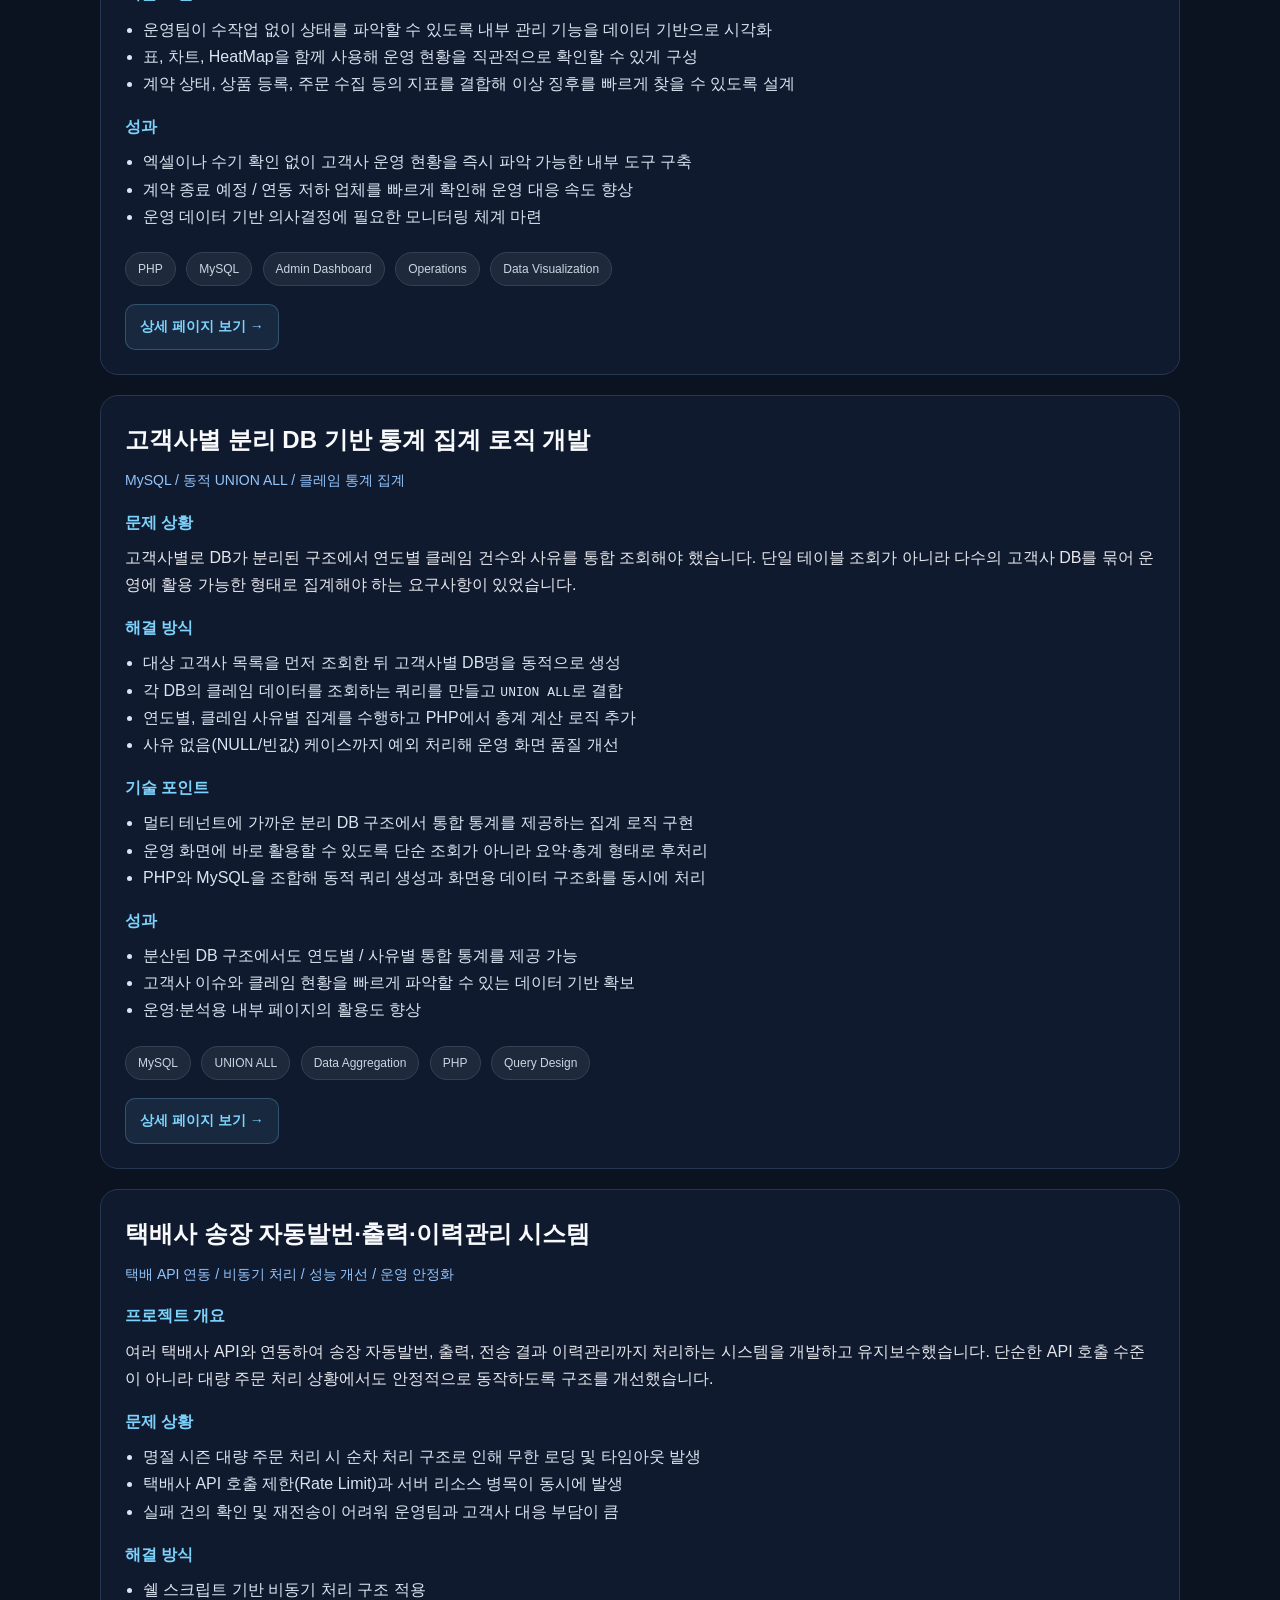
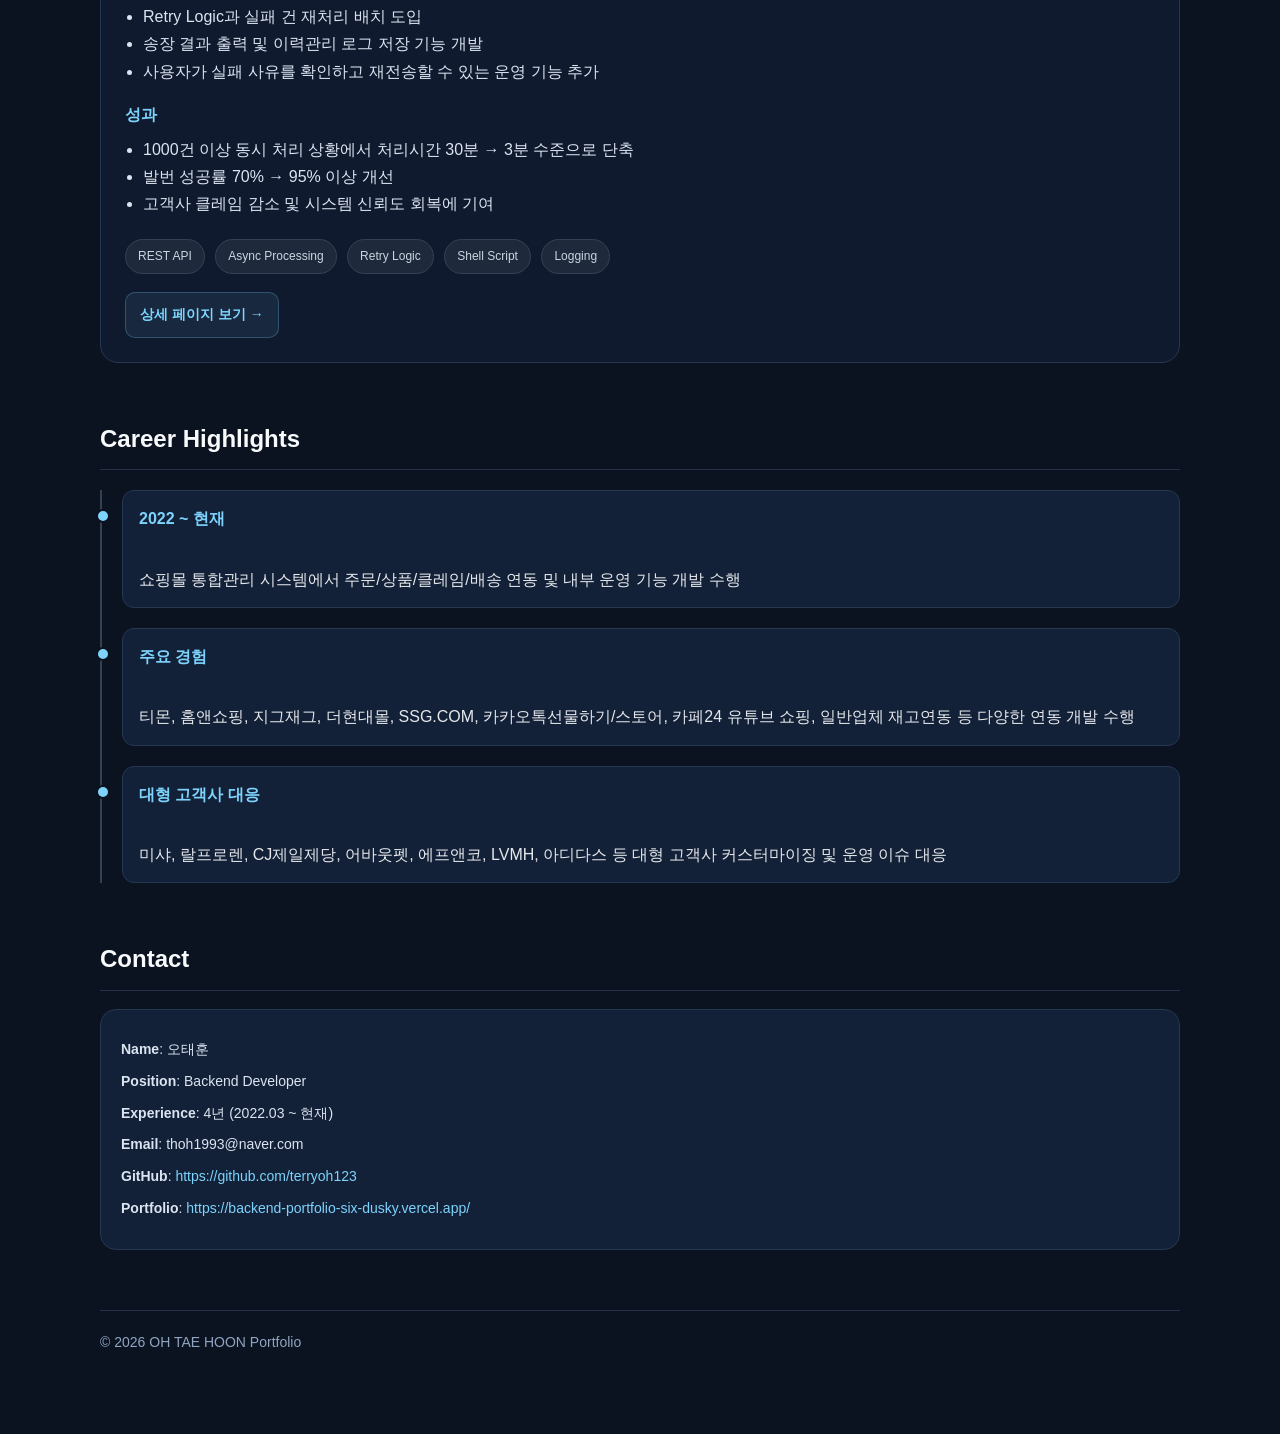
==== commit 6be76cfd: "상세 페이지 추가 및 링크 연결" ====
--- a/index.html
+++ b/index.html
@@ -84,6 +84,7 @@
       주문·상품·클레임·배송 연동뿐 아니라 내부 운영 관리자 시스템과 데이터 분석 페이지까지 직접 구현했습니다.
     </p>
   
+<a class="project-link" href="mall-detail.html">
     <div class="project">
       <h3>쇼핑몰 통합 운영·분석 시스템</h3>
       <div class="project-meta">내부 관리자 페이지 / 통계 대시보드 / 고객사 운영 관리</div>
@@ -116,33 +117,6 @@
         <li>계약 종료 예정 / 연동 저하 업체를 빠르게 확인해 운영 대응 속도 향상</li>
         <li>운영 데이터 기반 의사결정에 필요한 모니터링 체계 마련</li>
       </ul>
-  
-      <div class="gallery">
-        <div class="shot">
-          <img src="images/dashboard-client-status.png" alt="고객사 현황 화면" />
-          <div class="caption">고객사 현황 화면: 신규 회원 수, 신규 고객사 수, 전체 고객사 수를 기간별로 시각화</div>
-        </div>
-        <div class="shot">
-          <img src="images/dashboard-heatmap.png" alt="시간 요일별 가입 HeatMap" />
-          <div class="caption">시간/요일별 가입 HeatMap: 가입 패턴을 시간대와 요일 기준으로 분석할 수 있도록 구현</div>
-        </div>
-        <div class="shot">
-          <img src="images/dashboard-contract-expiry.png" alt="계약만료 예정 업체 화면" />
-          <div class="caption">계약만료 예정 업체 화면: 남은일수, 상품등록, 주문수집 현황을 함께 확인 가능</div>
-        </div>
-        <div class="shot">
-          <img src="images/dashboard-sync-check.png" alt="연동현황 체크 화면" />
-          <div class="caption">연동현황 체크 화면: 상품연동 및 주문건수의 전월·2달전·3달전 대비 증감률을 비교</div>
-        </div>
-        <div class="shot">
-          <img src="images/dashboard-test-expiry.png" alt="테스트 만료 예정 업체 화면" />
-          <div class="caption">테스트 만료 예정 업체 화면: 테스트 종료 예정 고객사를 남은일수 기준으로 관리</div>
-        </div>
-        <div class="shot">
-          <img src="images/dashboard-client-management.png" alt="클라이언트 관리 화면" />
-          <div class="caption">클라이언트 관리 화면: 고객사 정보 검색 및 관리 기능을 제공하는 내부 운영 페이지</div>
-        </div>
-      </div>
   
       <div class="tag-wrap">
         <span class="tag">PHP</span>
@@ -151,8 +125,14 @@
         <span class="tag">Operations</span>
         <span class="tag">Data Visualization</span>
       </div>
-    </div>
-  
+
+      <div class="project-cta">
+        상세 페이지 보기 →
+      </div>
+    </div>
+</a>
+  
+<a class="project-link" href="stats-detail.html">
     <div class="project">
       <h3>고객사별 분리 DB 기반 통계 집계 로직 개발</h3>
       <div class="project-meta">MySQL / 동적 UNION ALL / 클레임 통계 집계</div>
@@ -184,17 +164,6 @@
         <li>고객사 이슈와 클레임 현황을 빠르게 파악할 수 있는 데이터 기반 확보</li>
         <li>운영·분석용 내부 페이지의 활용도 향상</li>
       </ul>
-  
-      <div class="gallery">
-        <div class="shot">
-          <img src="images/stats-sql-1.png" alt="통계 집계 SQL 코드 1" />
-          <div class="caption">고객사 목록 조회 후 대상 DB를 수집하고 통계 집계를 위한 UNION ALL 쿼리를 구성한 코드</div>
-        </div>
-        <div class="shot">
-          <img src="images/stats-sql-2.png" alt="통계 집계 SQL 코드 2" />
-          <div class="caption">연도별 총계 계산과 예외값 처리 로직을 포함한 PHP 후처리 코드</div>
-        </div>
-      </div>
   
       <div class="tag-wrap">
         <span class="tag">MySQL</span>
@@ -203,7 +172,12 @@
         <span class="tag">PHP</span>
         <span class="tag">Query Design</span>
       </div>
-    </div>
+
+      <div class="project-cta">
+        상세 페이지 보기 →
+      </div>
+    </div>
+</a>
   
 <a class="project-link" href="shipping-detail.html">
   <div class="project">
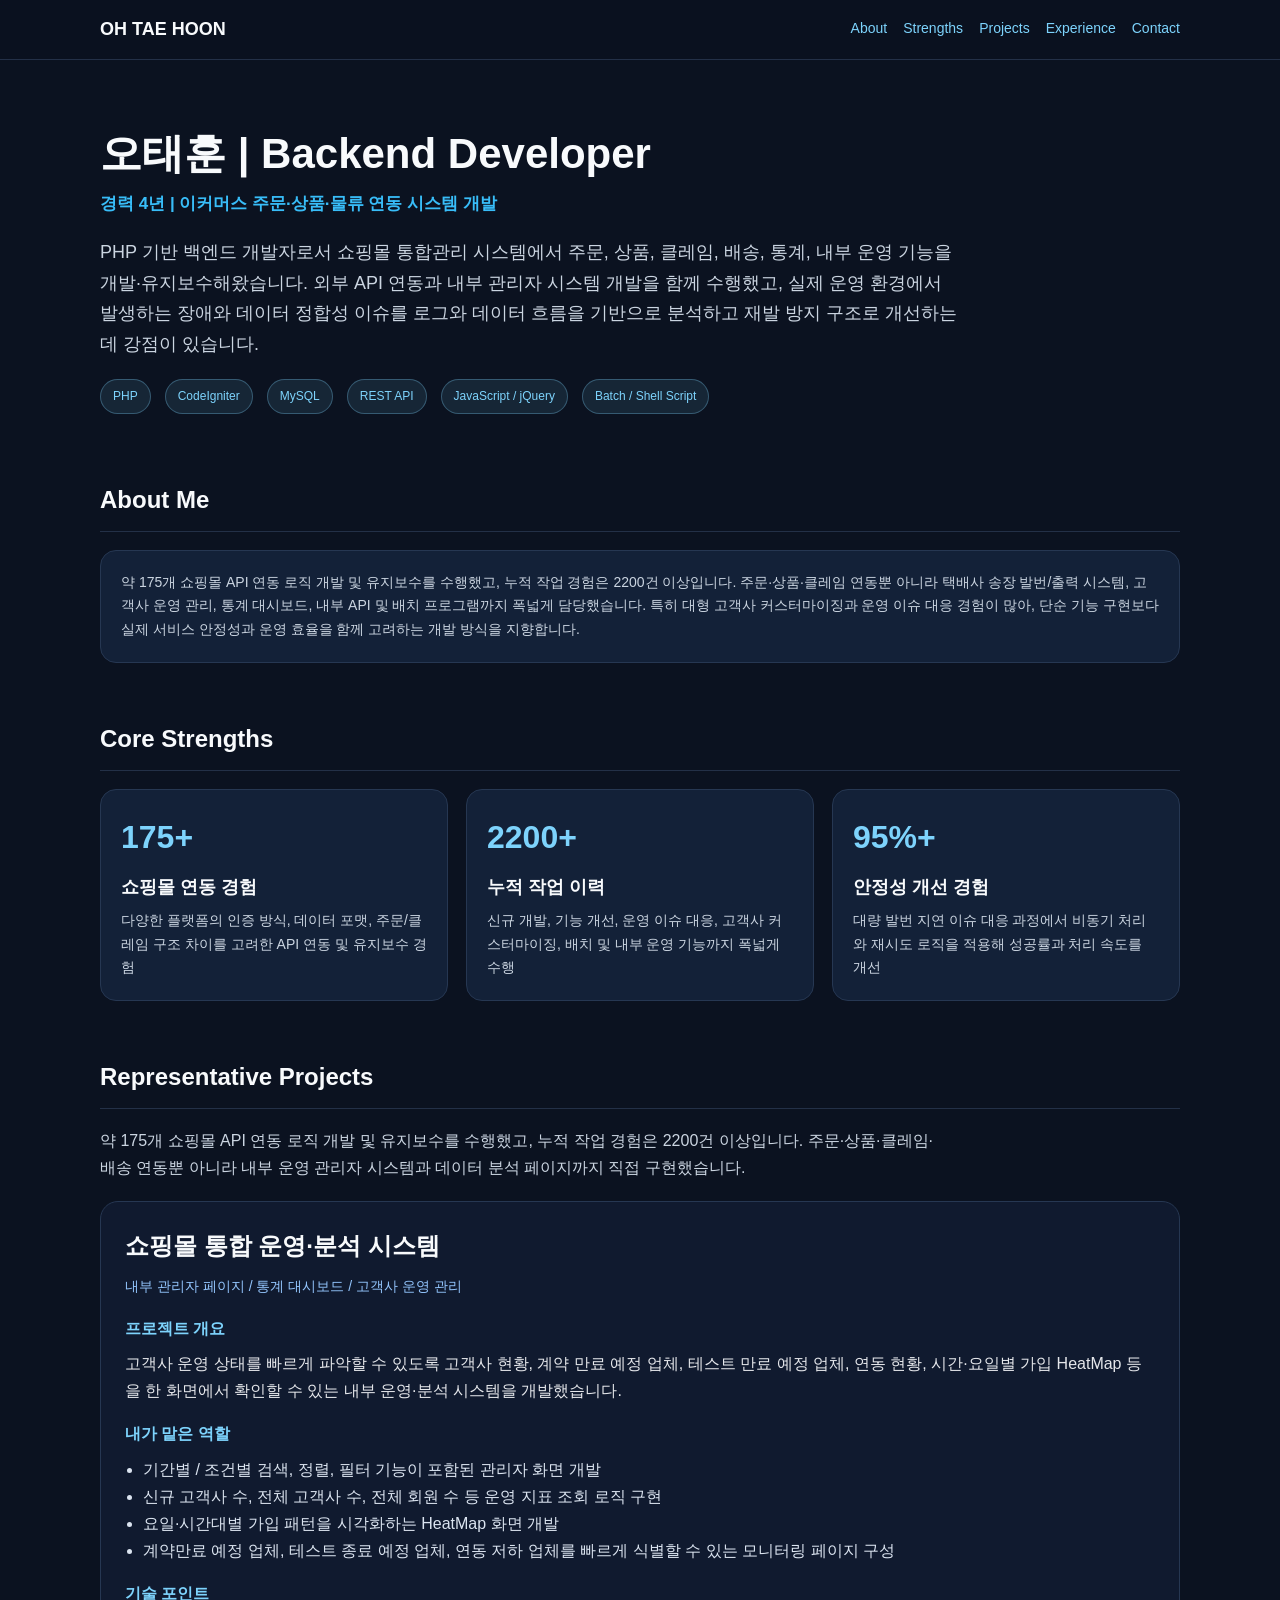
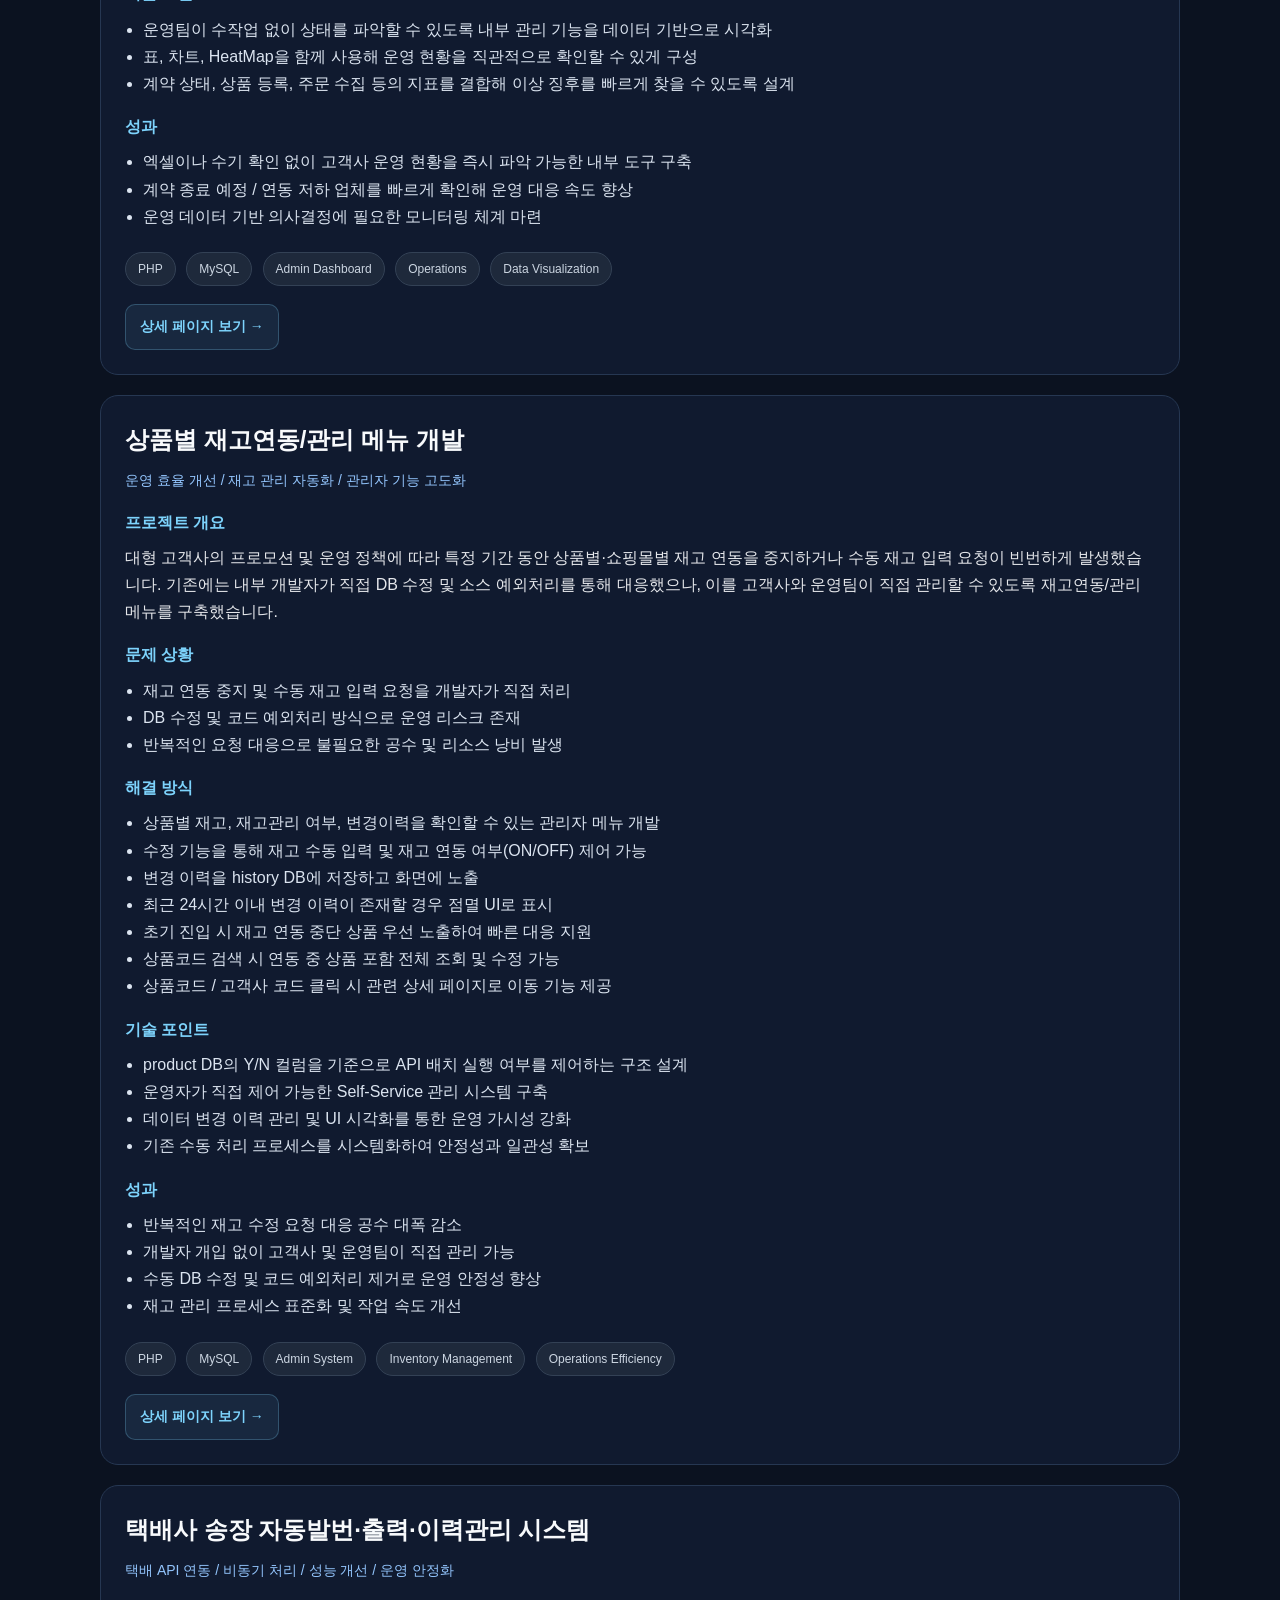
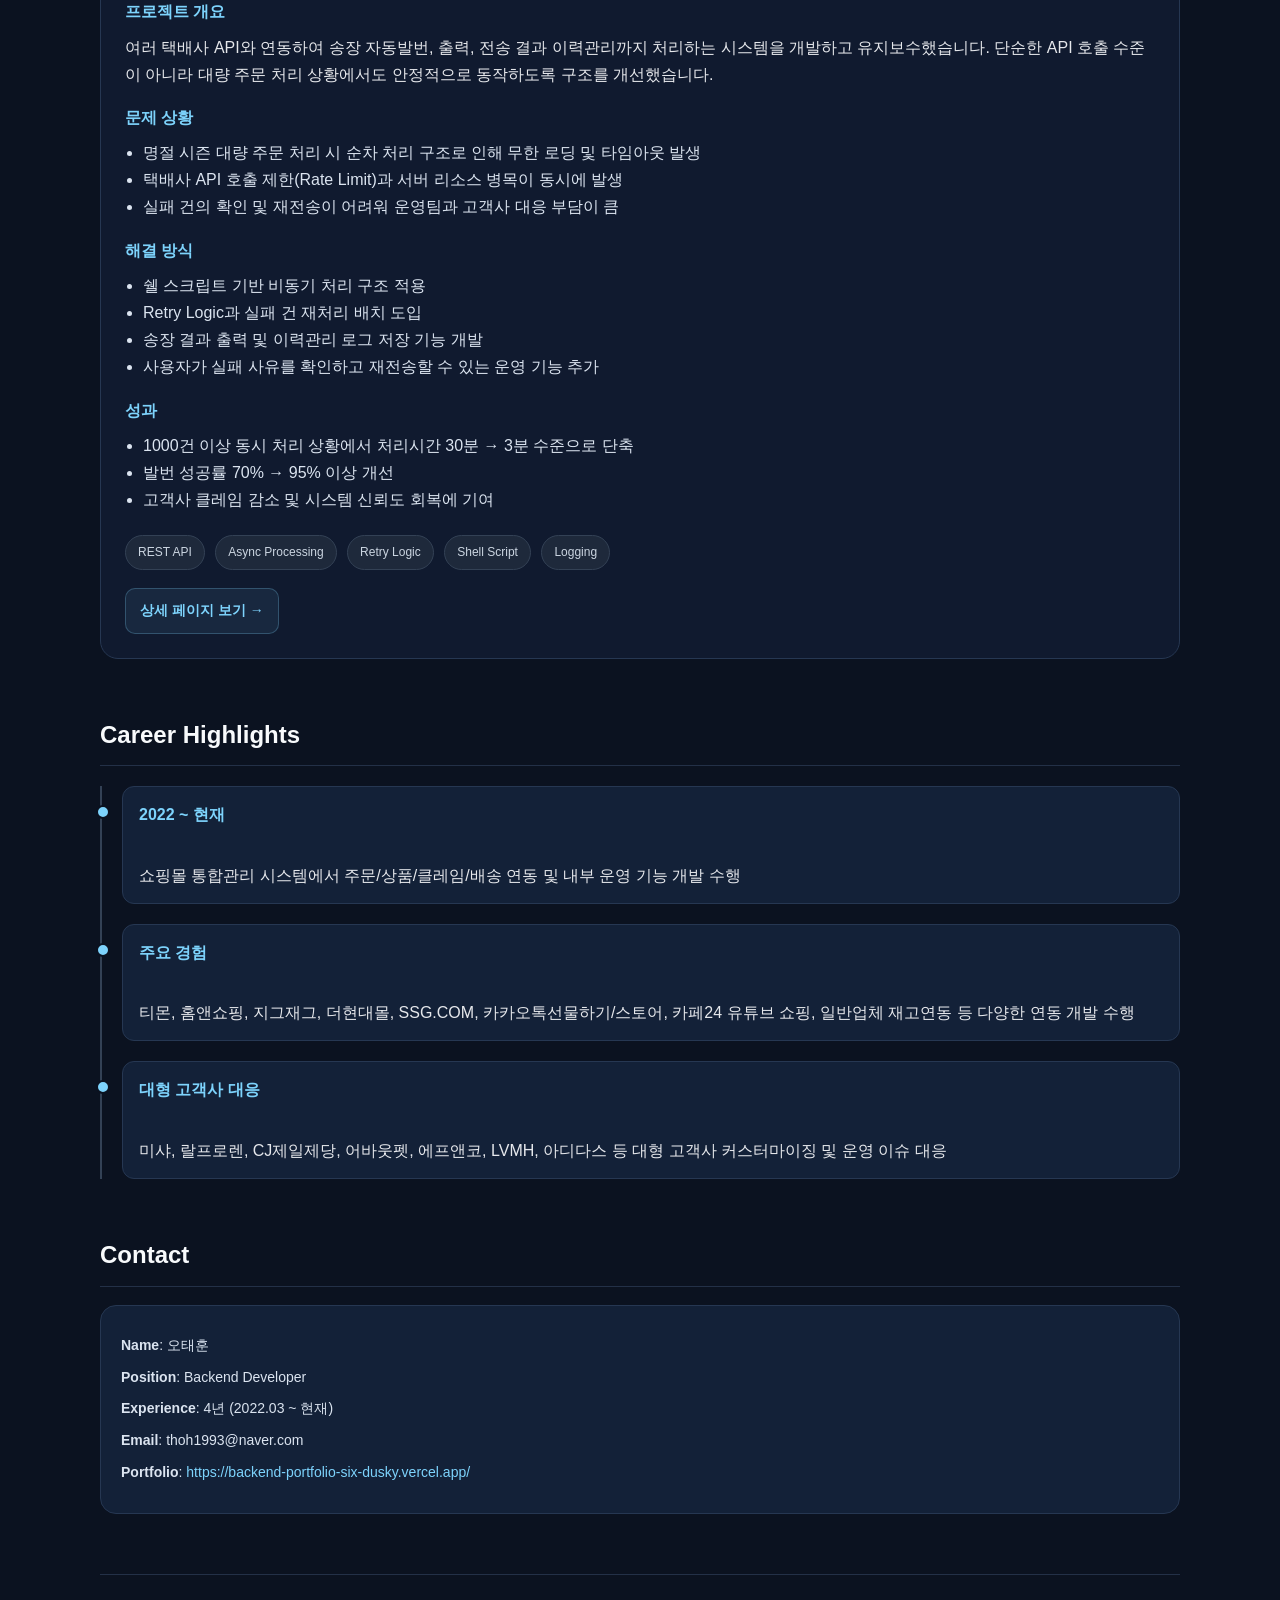
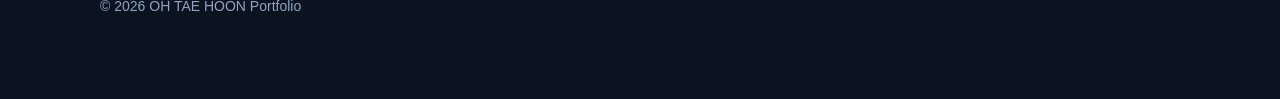
==== commit 78f3aa61: "상세수정" ====
--- a/index.html
+++ b/index.html
@@ -1,5 +1,6 @@
 <!DOCTYPE html>
 <html lang="ko">
+
 <head>
   <meta charset="UTF-8" />
   <meta name="viewport" content="width=device-width, initial-scale=1.0" />
@@ -8,9 +9,9 @@
 </head>
 
 <body>
-<div id="imageModal" class="image-modal">
-  <img id="modalImg" src="" alt="확대 이미지" />
-</div>
+  <div id="imageModal" class="image-modal">
+    <img id="modalImg" src="" alt="확대 이미지" />
+  </div>
   <div class="nav">
     <div class="nav-inner">
       <div class="nav-title">OH TAE HOON</div>
@@ -76,157 +77,171 @@
         </div>
       </div>
     </section>
-  
-  <section id="projects" class="section">
-    <h2>Representative Projects</h2>
-    <p class="section-intro">
-      약 175개 쇼핑몰 API 연동 로직 개발 및 유지보수를 수행했고, 누적 작업 경험은 2200건 이상입니다.
-      주문·상품·클레임·배송 연동뿐 아니라 내부 운영 관리자 시스템과 데이터 분석 페이지까지 직접 구현했습니다.
-    </p>
-  
-<a class="project-link" href="mall-detail.html">
-    <div class="project">
-      <h3>쇼핑몰 통합 운영·분석 시스템</h3>
-      <div class="project-meta">내부 관리자 페이지 / 통계 대시보드 / 고객사 운영 관리</div>
-  
-      <div class="block-title">프로젝트 개요</div>
-      <div>
-        고객사 운영 상태를 빠르게 파악할 수 있도록 고객사 현황, 계약 만료 예정 업체,
-        테스트 만료 예정 업체, 연동 현황, 시간·요일별 가입 HeatMap 등을 한 화면에서 확인할 수 있는
-        내부 운영·분석 시스템을 개발했습니다.
-      </div>
-  
-      <div class="block-title">내가 맡은 역할</div>
-      <ul class="detail-list">
-        <li>기간별 / 조건별 검색, 정렬, 필터 기능이 포함된 관리자 화면 개발</li>
-        <li>신규 고객사 수, 전체 고객사 수, 전체 회원 수 등 운영 지표 조회 로직 구현</li>
-        <li>요일·시간대별 가입 패턴을 시각화하는 HeatMap 화면 개발</li>
-        <li>계약만료 예정 업체, 테스트 종료 예정 업체, 연동 저하 업체를 빠르게 식별할 수 있는 모니터링 페이지 구성</li>
-      </ul>
-  
-      <div class="block-title">기술 포인트</div>
-      <ul class="detail-list">
-        <li>운영팀이 수작업 없이 상태를 파악할 수 있도록 내부 관리 기능을 데이터 기반으로 시각화</li>
-        <li>표, 차트, HeatMap을 함께 사용해 운영 현황을 직관적으로 확인할 수 있게 구성</li>
-        <li>계약 상태, 상품 등록, 주문 수집 등의 지표를 결합해 이상 징후를 빠르게 찾을 수 있도록 설계</li>
-      </ul>
-  
-      <div class="block-title">성과</div>
-      <ul class="detail-list">
-        <li>엑셀이나 수기 확인 없이 고객사 운영 현황을 즉시 파악 가능한 내부 도구 구축</li>
-        <li>계약 종료 예정 / 연동 저하 업체를 빠르게 확인해 운영 대응 속도 향상</li>
-        <li>운영 데이터 기반 의사결정에 필요한 모니터링 체계 마련</li>
-      </ul>
-  
-      <div class="tag-wrap">
-        <span class="tag">PHP</span>
-        <span class="tag">MySQL</span>
-        <span class="tag">Admin Dashboard</span>
-        <span class="tag">Operations</span>
-        <span class="tag">Data Visualization</span>
-      </div>
-
-      <div class="project-cta">
-        상세 페이지 보기 →
-      </div>
-    </div>
-</a>
-  
-<a class="project-link" href="stats-detail.html">
-    <div class="project">
-      <h3>고객사별 분리 DB 기반 통계 집계 로직 개발</h3>
-      <div class="project-meta">MySQL / 동적 UNION ALL / 클레임 통계 집계</div>
-  
-      <div class="block-title">문제 상황</div>
-      <div>
-        고객사별로 DB가 분리된 구조에서 연도별 클레임 건수와 사유를 통합 조회해야 했습니다.
-        단일 테이블 조회가 아니라 다수의 고객사 DB를 묶어 운영에 활용 가능한 형태로 집계해야 하는 요구사항이 있었습니다.
-      </div>
-  
-      <div class="block-title">해결 방식</div>
-      <ul class="detail-list">
-        <li>대상 고객사 목록을 먼저 조회한 뒤 고객사별 DB명을 동적으로 생성</li>
-        <li>각 DB의 클레임 데이터를 조회하는 쿼리를 만들고 <code>UNION ALL</code>로 결합</li>
-        <li>연도별, 클레임 사유별 집계를 수행하고 PHP에서 총계 계산 로직 추가</li>
-        <li>사유 없음(NULL/빈값) 케이스까지 예외 처리해 운영 화면 품질 개선</li>
-      </ul>
-  
-      <div class="block-title">기술 포인트</div>
-      <ul class="detail-list">
-        <li>멀티 테넌트에 가까운 분리 DB 구조에서 통합 통계를 제공하는 집계 로직 구현</li>
-        <li>운영 화면에 바로 활용할 수 있도록 단순 조회가 아니라 요약·총계 형태로 후처리</li>
-        <li>PHP와 MySQL을 조합해 동적 쿼리 생성과 화면용 데이터 구조화를 동시에 처리</li>
-      </ul>
-  
-      <div class="block-title">성과</div>
-      <ul class="detail-list">
-        <li>분산된 DB 구조에서도 연도별 / 사유별 통합 통계를 제공 가능</li>
-        <li>고객사 이슈와 클레임 현황을 빠르게 파악할 수 있는 데이터 기반 확보</li>
-        <li>운영·분석용 내부 페이지의 활용도 향상</li>
-      </ul>
-  
-      <div class="tag-wrap">
-        <span class="tag">MySQL</span>
-        <span class="tag">UNION ALL</span>
-        <span class="tag">Data Aggregation</span>
-        <span class="tag">PHP</span>
-        <span class="tag">Query Design</span>
-      </div>
-
-      <div class="project-cta">
-        상세 페이지 보기 →
-      </div>
-    </div>
-</a>
-  
-<a class="project-link" href="shipping-detail.html">
-  <div class="project">
-    <h3>택배사 송장 자동발번·출력·이력관리 시스템</h3>
-    <div class="project-meta">택배 API 연동 / 비동기 처리 / 성능 개선 / 운영 안정화</div>
-
-    <div class="block-title">프로젝트 개요</div>
-    <div>
-      여러 택배사 API와 연동하여 송장 자동발번, 출력, 전송 결과 이력관리까지 처리하는 시스템을 개발하고 유지보수했습니다.
-      단순한 API 호출 수준이 아니라 대량 주문 처리 상황에서도 안정적으로 동작하도록 구조를 개선했습니다.
-    </div>
-
-    <div class="block-title">문제 상황</div>
-    <ul class="detail-list">
-      <li>명절 시즌 대량 주문 처리 시 순차 처리 구조로 인해 무한 로딩 및 타임아웃 발생</li>
-      <li>택배사 API 호출 제한(Rate Limit)과 서버 리소스 병목이 동시에 발생</li>
-      <li>실패 건의 확인 및 재전송이 어려워 운영팀과 고객사 대응 부담이 큼</li>
-    </ul>
-
-    <div class="block-title">해결 방식</div>
-    <ul class="detail-list">
-      <li>쉘 스크립트 기반 비동기 처리 구조 적용</li>
-      <li>Retry Logic과 실패 건 재처리 배치 도입</li>
-      <li>송장 결과 출력 및 이력관리 로그 저장 기능 개발</li>
-      <li>사용자가 실패 사유를 확인하고 재전송할 수 있는 운영 기능 추가</li>
-    </ul>
-
-    <div class="block-title">성과</div>
-    <ul class="detail-list">
-      <li>1000건 이상 동시 처리 상황에서 처리시간 30분 → 3분 수준으로 단축</li>
-      <li>발번 성공률 70% → 95% 이상 개선</li>
-      <li>고객사 클레임 감소 및 시스템 신뢰도 회복에 기여</li>
-    </ul>
-
-    <div class="tag-wrap">
-      <span class="tag">REST API</span>
-      <span class="tag">Async Processing</span>
-      <span class="tag">Retry Logic</span>
-      <span class="tag">Shell Script</span>
-      <span class="tag">Logging</span>
-    </div>
-
-    <div class="project-cta">
-      상세 페이지 보기 →
-    </div>
-  </div>
-</a>
-  </section>
-    
+
+    <section id="projects" class="section">
+      <h2>Representative Projects</h2>
+      <p class="section-intro">
+        약 175개 쇼핑몰 API 연동 로직 개발 및 유지보수를 수행했고, 누적 작업 경험은 2200건 이상입니다.
+        주문·상품·클레임·배송 연동뿐 아니라 내부 운영 관리자 시스템과 데이터 분석 페이지까지 직접 구현했습니다.
+      </p>
+
+      <a class="project-link" href="mall-detail.html">
+        <div class="project">
+          <h3>쇼핑몰 통합 운영·분석 시스템</h3>
+          <div class="project-meta">내부 관리자 페이지 / 통계 대시보드 / 고객사 운영 관리</div>
+
+          <div class="block-title">프로젝트 개요</div>
+          <div>
+            고객사 운영 상태를 빠르게 파악할 수 있도록 고객사 현황, 계약 만료 예정 업체,
+            테스트 만료 예정 업체, 연동 현황, 시간·요일별 가입 HeatMap 등을 한 화면에서 확인할 수 있는
+            내부 운영·분석 시스템을 개발했습니다.
+          </div>
+
+          <div class="block-title">내가 맡은 역할</div>
+          <ul class="detail-list">
+            <li>기간별 / 조건별 검색, 정렬, 필터 기능이 포함된 관리자 화면 개발</li>
+            <li>신규 고객사 수, 전체 고객사 수, 전체 회원 수 등 운영 지표 조회 로직 구현</li>
+            <li>요일·시간대별 가입 패턴을 시각화하는 HeatMap 화면 개발</li>
+            <li>계약만료 예정 업체, 테스트 종료 예정 업체, 연동 저하 업체를 빠르게 식별할 수 있는 모니터링 페이지 구성</li>
+          </ul>
+
+          <div class="block-title">기술 포인트</div>
+          <ul class="detail-list">
+            <li>운영팀이 수작업 없이 상태를 파악할 수 있도록 내부 관리 기능을 데이터 기반으로 시각화</li>
+            <li>표, 차트, HeatMap을 함께 사용해 운영 현황을 직관적으로 확인할 수 있게 구성</li>
+            <li>계약 상태, 상품 등록, 주문 수집 등의 지표를 결합해 이상 징후를 빠르게 찾을 수 있도록 설계</li>
+          </ul>
+
+          <div class="block-title">성과</div>
+          <ul class="detail-list">
+            <li>엑셀이나 수기 확인 없이 고객사 운영 현황을 즉시 파악 가능한 내부 도구 구축</li>
+            <li>계약 종료 예정 / 연동 저하 업체를 빠르게 확인해 운영 대응 속도 향상</li>
+            <li>운영 데이터 기반 의사결정에 필요한 모니터링 체계 마련</li>
+          </ul>
+
+          <div class="tag-wrap">
+            <span class="tag">PHP</span>
+            <span class="tag">MySQL</span>
+            <span class="tag">Admin Dashboard</span>
+            <span class="tag">Operations</span>
+            <span class="tag">Data Visualization</span>
+          </div>
+
+          <div class="project-cta">
+            상세 페이지 보기 →
+          </div>
+        </div>
+      </a>
+
+      <a class="project-link" href="inventory-detail.html">
+        <div class="project">
+          <h3>상품별 재고연동/관리 메뉴 개발</h3>
+          <div class="project-meta">운영 효율 개선 / 재고 관리 자동화 / 관리자 기능 고도화</div>
+
+          <div class="block-title">프로젝트 개요</div>
+          <div>
+            대형 고객사의 프로모션 및 운영 정책에 따라 특정 기간 동안 상품별·쇼핑몰별 재고 연동을 중지하거나
+            수동 재고 입력 요청이 빈번하게 발생했습니다.
+            기존에는 내부 개발자가 직접 DB 수정 및 소스 예외처리를 통해 대응했으나,
+            이를 고객사와 운영팀이 직접 관리할 수 있도록 재고연동/관리 메뉴를 구축했습니다.
+          </div>
+
+          <div class="block-title">문제 상황</div>
+          <ul class="detail-list">
+            <li>재고 연동 중지 및 수동 재고 입력 요청을 개발자가 직접 처리</li>
+            <li>DB 수정 및 코드 예외처리 방식으로 운영 리스크 존재</li>
+            <li>반복적인 요청 대응으로 불필요한 공수 및 리소스 낭비 발생</li>
+          </ul>
+
+          <div class="block-title">해결 방식</div>
+          <ul class="detail-list">
+            <li>상품별 재고, 재고관리 여부, 변경이력을 확인할 수 있는 관리자 메뉴 개발</li>
+            <li>수정 기능을 통해 재고 수동 입력 및 재고 연동 여부(ON/OFF) 제어 가능</li>
+            <li>변경 이력을 history DB에 저장하고 화면에 노출</li>
+            <li>최근 24시간 이내 변경 이력이 존재할 경우 점멸 UI로 표시</li>
+            <li>초기 진입 시 재고 연동 중단 상품 우선 노출하여 빠른 대응 지원</li>
+            <li>상품코드 검색 시 연동 중 상품 포함 전체 조회 및 수정 가능</li>
+            <li>상품코드 / 고객사 코드 클릭 시 관련 상세 페이지로 이동 기능 제공</li>
+          </ul>
+
+          <div class="block-title">기술 포인트</div>
+          <ul class="detail-list">
+            <li>product DB의 Y/N 컬럼을 기준으로 API 배치 실행 여부를 제어하는 구조 설계</li>
+            <li>운영자가 직접 제어 가능한 Self-Service 관리 시스템 구축</li>
+            <li>데이터 변경 이력 관리 및 UI 시각화를 통한 운영 가시성 강화</li>
+            <li>기존 수동 처리 프로세스를 시스템화하여 안정성과 일관성 확보</li>
+          </ul>
+
+          <div class="block-title">성과</div>
+          <ul class="detail-list">
+            <li>반복적인 재고 수정 요청 대응 공수 대폭 감소</li>
+            <li>개발자 개입 없이 고객사 및 운영팀이 직접 관리 가능</li>
+            <li>수동 DB 수정 및 코드 예외처리 제거로 운영 안정성 향상</li>
+            <li>재고 관리 프로세스 표준화 및 작업 속도 개선</li>
+          </ul>
+
+          <div class="tag-wrap">
+            <span class="tag">PHP</span>
+            <span class="tag">MySQL</span>
+            <span class="tag">Admin System</span>
+            <span class="tag">Inventory Management</span>
+            <span class="tag">Operations Efficiency</span>
+          </div>
+
+          <div class="project-cta">
+            상세 페이지 보기 →
+          </div>
+        </div>
+      </a>
+
+      <a class="project-link" href="shipping-detail.html">
+        <div class="project">
+          <h3>택배사 송장 자동발번·출력·이력관리 시스템</h3>
+          <div class="project-meta">택배 API 연동 / 비동기 처리 / 성능 개선 / 운영 안정화</div>
+
+          <div class="block-title">프로젝트 개요</div>
+          <div>
+            여러 택배사 API와 연동하여 송장 자동발번, 출력, 전송 결과 이력관리까지 처리하는 시스템을 개발하고 유지보수했습니다.
+            단순한 API 호출 수준이 아니라 대량 주문 처리 상황에서도 안정적으로 동작하도록 구조를 개선했습니다.
+          </div>
+
+          <div class="block-title">문제 상황</div>
+          <ul class="detail-list">
+            <li>명절 시즌 대량 주문 처리 시 순차 처리 구조로 인해 무한 로딩 및 타임아웃 발생</li>
+            <li>택배사 API 호출 제한(Rate Limit)과 서버 리소스 병목이 동시에 발생</li>
+            <li>실패 건의 확인 및 재전송이 어려워 운영팀과 고객사 대응 부담이 큼</li>
+          </ul>
+
+          <div class="block-title">해결 방식</div>
+          <ul class="detail-list">
+            <li>쉘 스크립트 기반 비동기 처리 구조 적용</li>
+            <li>Retry Logic과 실패 건 재처리 배치 도입</li>
+            <li>송장 결과 출력 및 이력관리 로그 저장 기능 개발</li>
+            <li>사용자가 실패 사유를 확인하고 재전송할 수 있는 운영 기능 추가</li>
+          </ul>
+
+          <div class="block-title">성과</div>
+          <ul class="detail-list">
+            <li>1000건 이상 동시 처리 상황에서 처리시간 30분 → 3분 수준으로 단축</li>
+            <li>발번 성공률 70% → 95% 이상 개선</li>
+            <li>고객사 클레임 감소 및 시스템 신뢰도 회복에 기여</li>
+          </ul>
+
+          <div class="tag-wrap">
+            <span class="tag">REST API</span>
+            <span class="tag">Async Processing</span>
+            <span class="tag">Retry Logic</span>
+            <span class="tag">Shell Script</span>
+            <span class="tag">Logging</span>
+          </div>
+
+          <div class="project-cta">
+            상세 페이지 보기 →
+          </div>
+        </div>
+      </a>
+    </section>
+
 
     <section id="experience" class="section">
       <h2>Career Highlights</h2>
@@ -253,8 +268,8 @@
         <p><strong>Position</strong>: Backend Developer</p>
         <p><strong>Experience</strong>: 4년 (2022.03 ~ 현재)</p>
         <p><strong>Email</strong>: thoh1993@naver.com</p>
-        <p><strong>GitHub</strong>: <a href="https://github.com/terryoh123" target="_blank">https://github.com/terryoh123</a></p>
-        <p><strong>Portfolio</strong>: <a href="https://backend-portfolio-six-dusky.vercel.app/" target="_blank">https://backend-portfolio-six-dusky.vercel.app/</a></p>
+        <p><strong>Portfolio</strong>: <a href="https://backend-portfolio-six-dusky.vercel.app/"
+            target="_blank">https://backend-portfolio-six-dusky.vercel.app/</a></p>
       </div>
     </section>
 
@@ -262,6 +277,7 @@
       © 2026 OH TAE HOON Portfolio
     </div>
   </div>
-<script src="/js/common.js"></script>
+  <script src="/js/common.js"></script>
 </body>
-</html>
+
+</html>
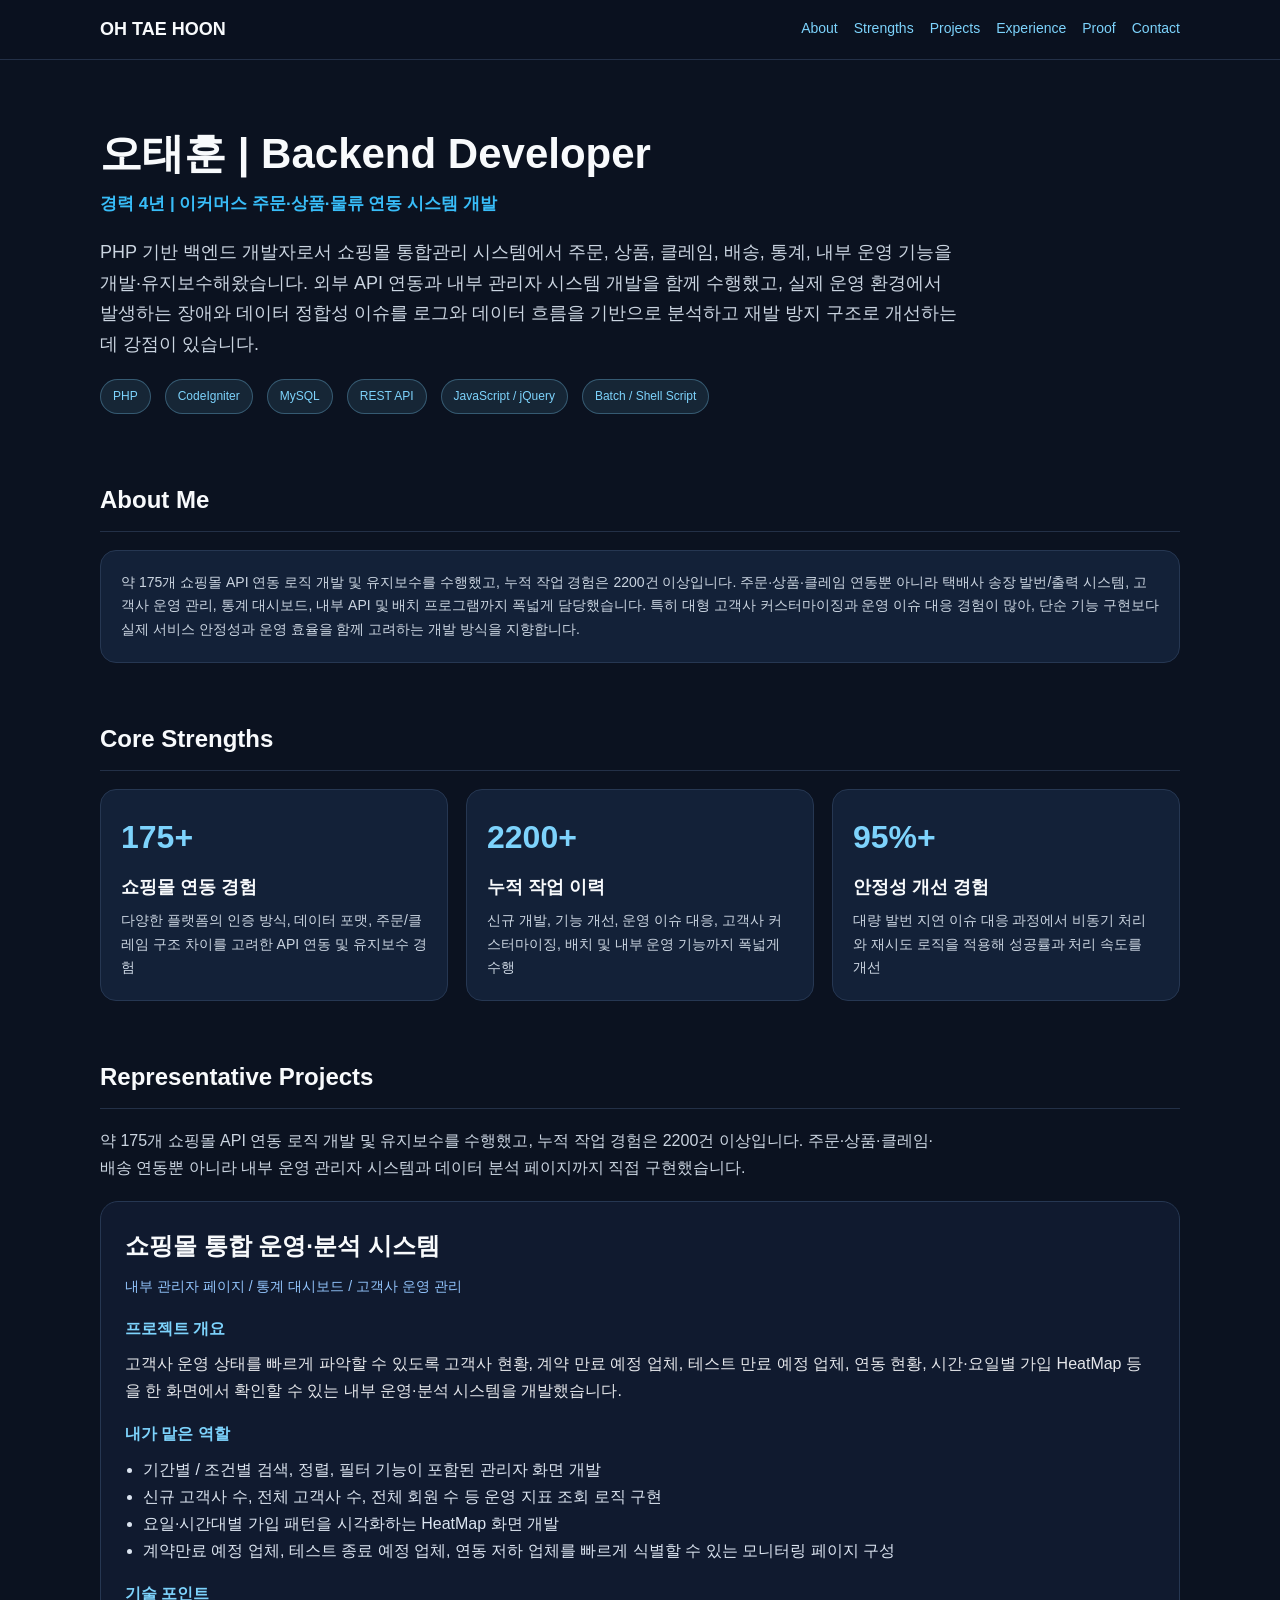
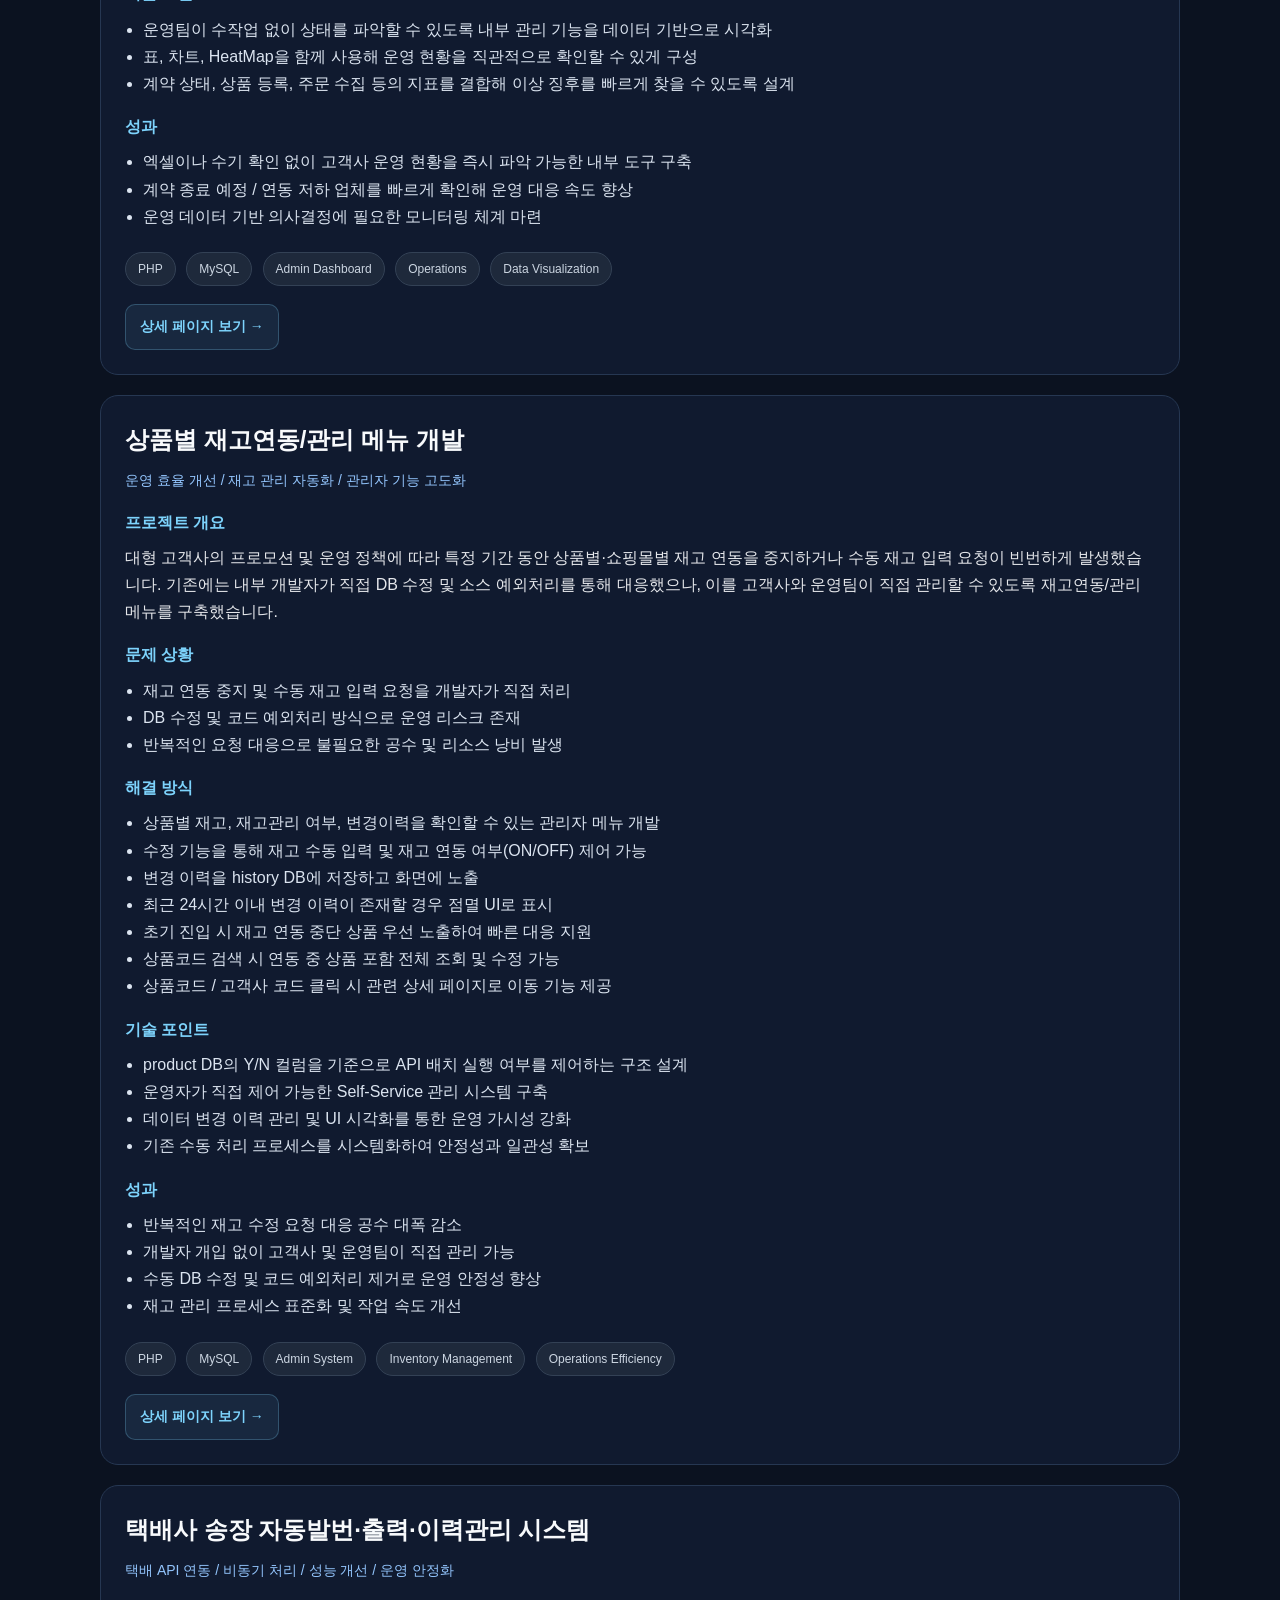
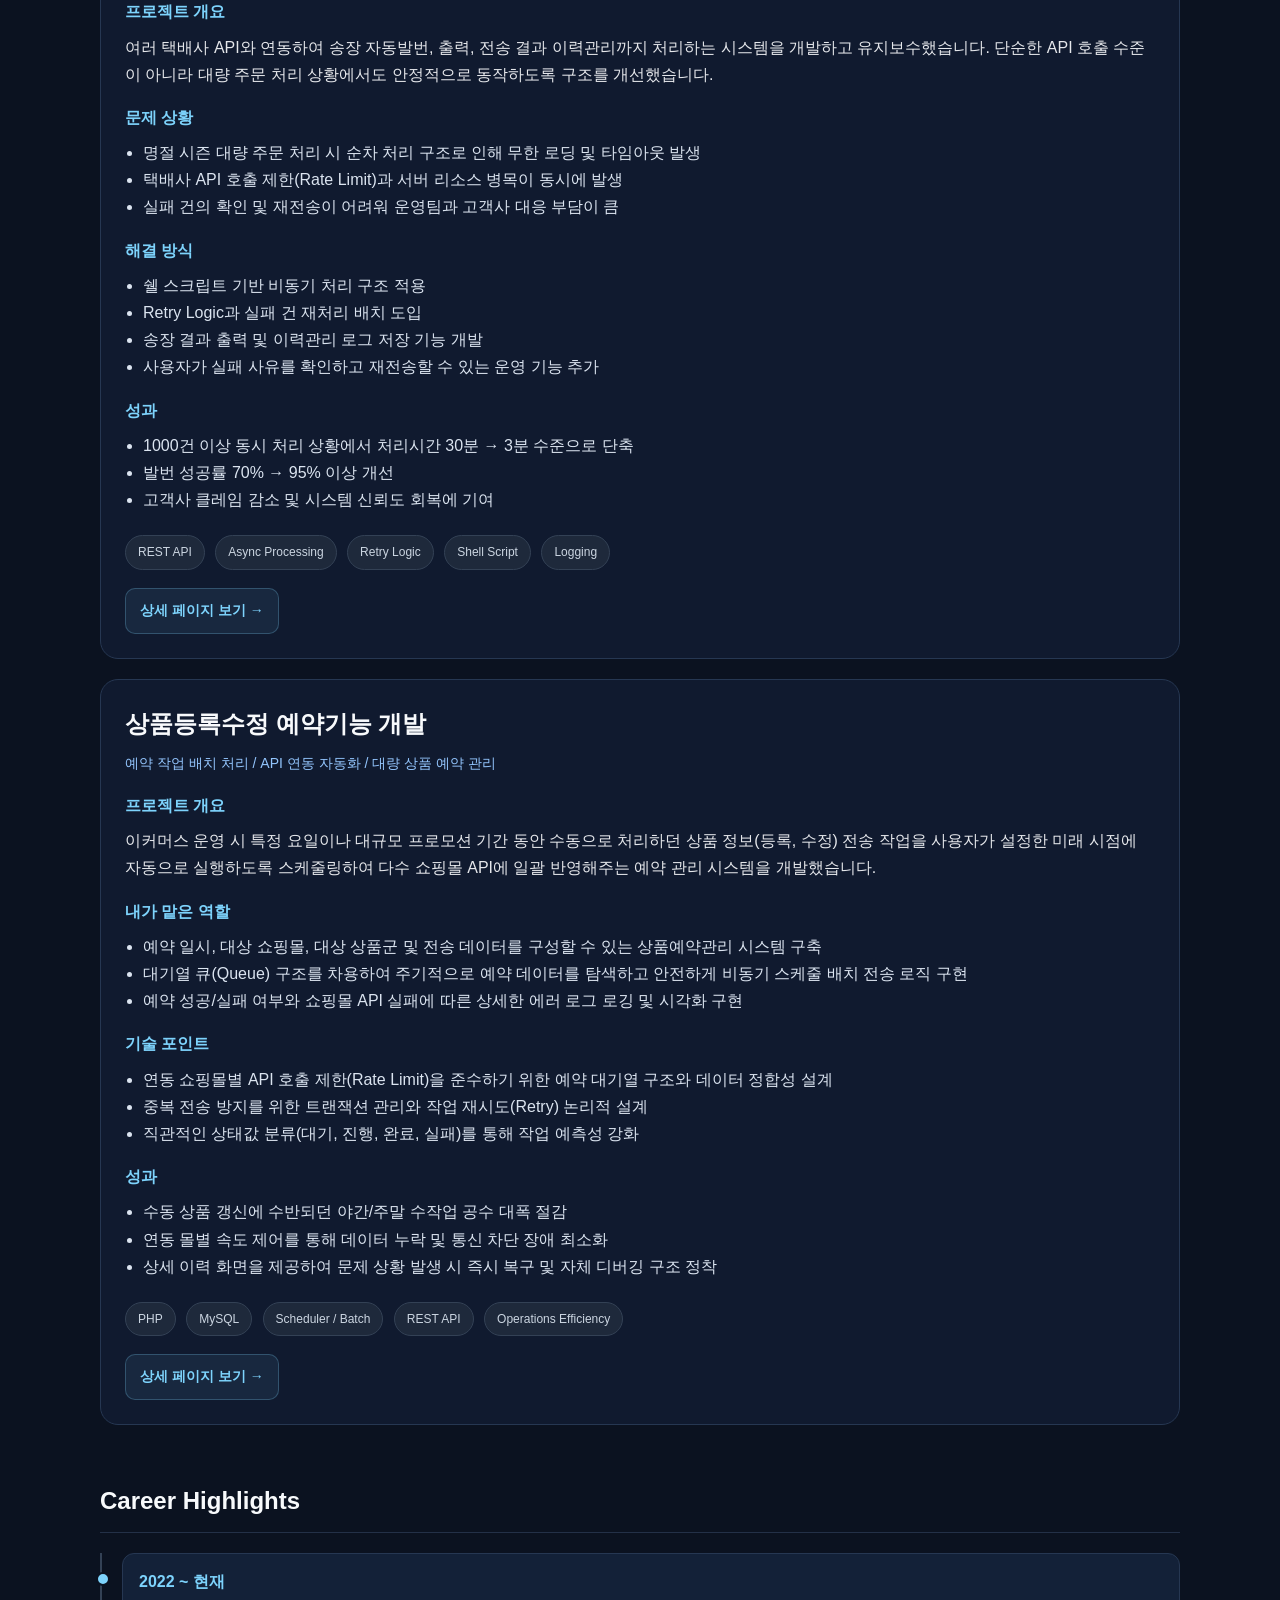
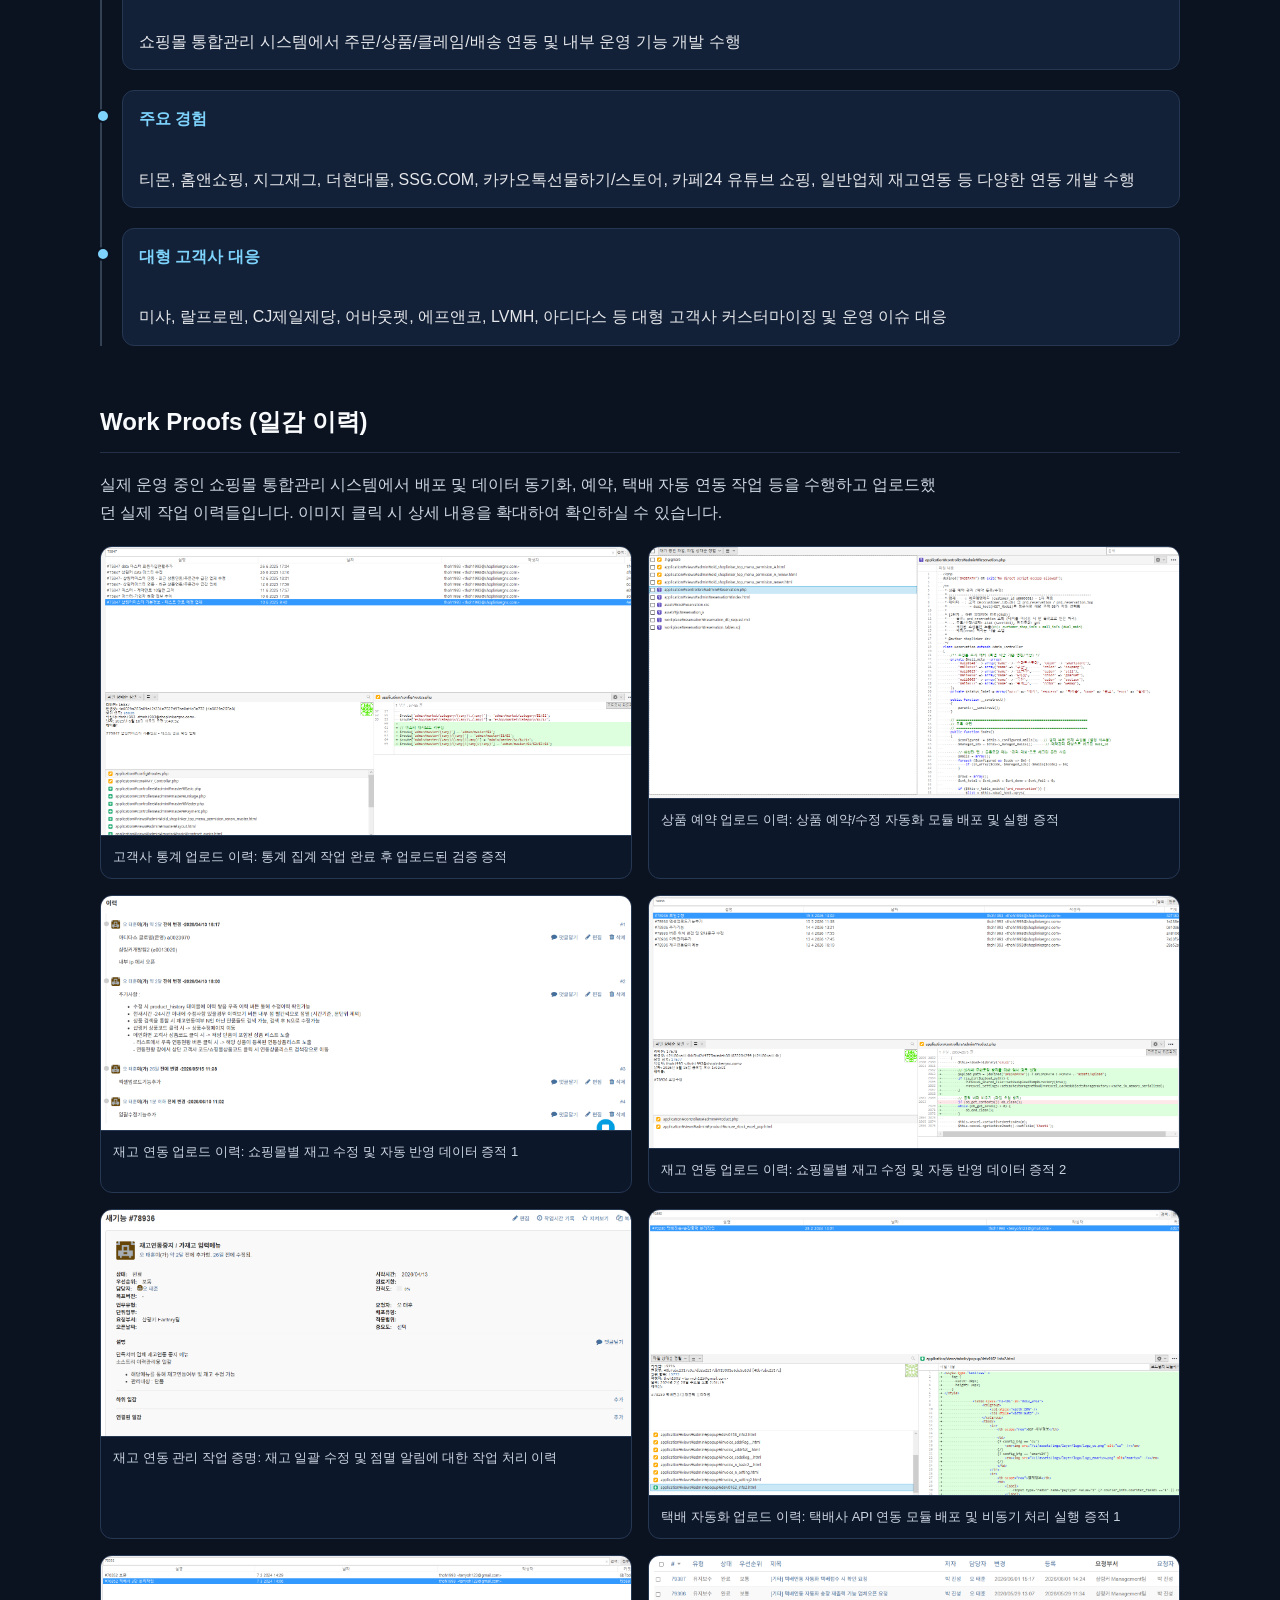
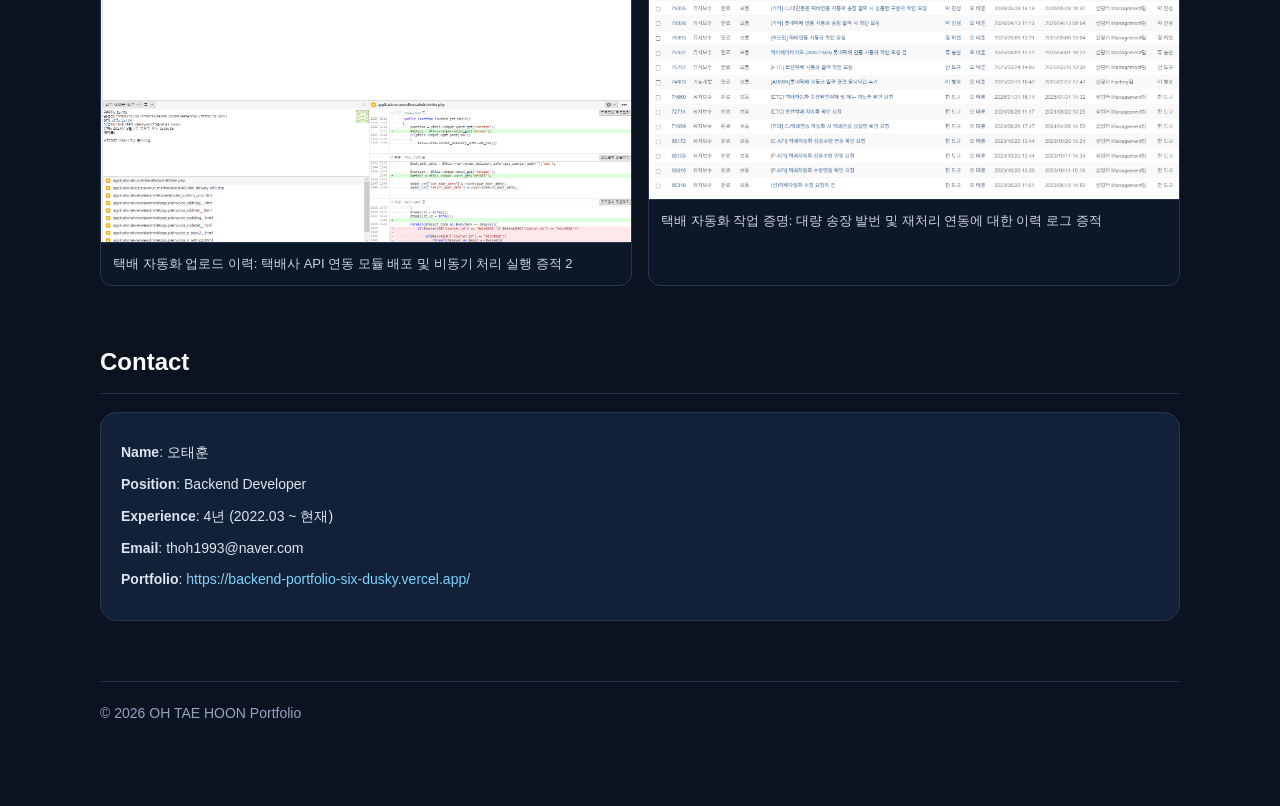
==== commit 0987924e: "feat: 상품등록수정 예약기능 추가 및 이미지 리소스 교체, 일감이력 섹션 구현" ====
--- a/index.html
+++ b/index.html
@@ -20,6 +20,7 @@
         <a href="#strengths">Strengths</a>
         <a href="#projects">Projects</a>
         <a href="#experience">Experience</a>
+        <a href="#proof">Proof</a>
         <a href="#contact">Contact</a>
       </div>
     </div>
@@ -240,6 +241,51 @@
           </div>
         </div>
       </a>
+
+      <a class="project-link" href="reservation-detail.html">
+        <div class="project">
+          <h3>상품등록수정 예약기능 개발</h3>
+          <div class="project-meta">예약 작업 배치 처리 / API 연동 자동화 / 대량 상품 예약 관리</div>
+
+          <div class="block-title">프로젝트 개요</div>
+          <div>
+            이커머스 운영 시 특정 요일이나 대규모 프로모션 기간 동안 수동으로 처리하던 상품 정보(등록, 수정) 전송 작업을 사용자가 설정한 미래 시점에 자동으로 실행하도록 스케줄링하여 다수 쇼핑몰 API에 일괄 반영해주는 예약 관리 시스템을 개발했습니다.
+          </div>
+
+          <div class="block-title">내가 맡은 역할</div>
+          <ul class="detail-list">
+            <li>예약 일시, 대상 쇼핑몰, 대상 상품군 및 전송 데이터를 구성할 수 있는 상품예약관리 시스템 구축</li>
+            <li>대기열 큐(Queue) 구조를 차용하여 주기적으로 예약 데이터를 탐색하고 안전하게 비동기 스케줄 배치 전송 로직 구현</li>
+            <li>예약 성공/실패 여부와 쇼핑몰 API 실패에 따른 상세한 에러 로그 로깅 및 시각화 구현</li>
+          </ul>
+
+          <div class="block-title">기술 포인트</div>
+          <ul class="detail-list">
+            <li>연동 쇼핑몰별 API 호출 제한(Rate Limit)을 준수하기 위한 예약 대기열 구조와 데이터 정합성 설계</li>
+            <li>중복 전송 방지를 위한 트랜잭션 관리와 작업 재시도(Retry) 논리적 설계</li>
+            <li>직관적인 상태값 분류(대기, 진행, 완료, 실패)를 통해 작업 예측성 강화</li>
+          </ul>
+
+          <div class="block-title">성과</div>
+          <ul class="detail-list">
+            <li>수동 상품 갱신에 수반되던 야간/주말 수작업 공수 대폭 절감</li>
+            <li>연동 몰별 속도 제어를 통해 데이터 누락 및 통신 차단 장애 최소화</li>
+            <li>상세 이력 화면을 제공하여 문제 상황 발생 시 즉시 복구 및 자체 디버깅 구조 정착</li>
+          </ul>
+
+          <div class="tag-wrap">
+            <span class="tag">PHP</span>
+            <span class="tag">MySQL</span>
+            <span class="tag">Scheduler / Batch</span>
+            <span class="tag">REST API</span>
+            <span class="tag">Operations Efficiency</span>
+          </div>
+
+          <div class="project-cta">
+            상세 페이지 보기 →
+          </div>
+        </div>
+      </a>
     </section>
 
 
@@ -257,6 +303,47 @@
         <div class="timeline-item">
           <strong>대형 고객사 대응</strong><br />
           미샤, 랄프로렌, CJ제일제당, 어바웃펫, 에프앤코, LVMH, 아디다스 등 대형 고객사 커스터마이징 및 운영 이슈 대응
+        </div>
+      </div>
+    </section>
+
+    <section id="proof" class="section">
+      <h2>Work Proofs (일감 이력)</h2>
+      <p class="section-intro">
+        실제 운영 중인 쇼핑몰 통합관리 시스템에서 배포 및 데이터 동기화, 예약, 택배 자동 연동 작업 등을 수행하고 업로드했던 실제 작업 이력들입니다. 이미지 클릭 시 상세 내용을 확대하여 확인하실 수 있습니다.
+      </p>
+      <div class="gallery">
+        <div class="shot">
+          <img src="images/proof/고객사통계업로드이력.png" alt="고객사 통계 업로드 이력" />
+          <div class="caption">고객사 통계 업로드 이력: 통계 집계 작업 완료 후 업로드된 검증 증적</div>
+        </div>
+        <div class="shot">
+          <img src="images/proof/상품예약업로드이력.png" alt="상품 예약 업로드 이력" />
+          <div class="caption">상품 예약 업로드 이력: 상품 예약/수정 자동화 모듈 배포 및 실행 증적</div>
+        </div>
+        <div class="shot">
+          <img src="images/proof/재고연동업로드이력.png" alt="재고 연동 업로드 이력 1" />
+          <div class="caption">재고 연동 업로드 이력: 쇼핑몰별 재고 수정 및 자동 반영 데이터 증적 1</div>
+        </div>
+        <div class="shot">
+          <img src="images/proof/재고연동업로드이력2.png" alt="재고 연동 업로드 이력 2" />
+          <div class="caption">재고 연동 업로드 이력: 쇼핑몰별 재고 수정 및 자동 반영 데이터 증적 2</div>
+        </div>
+        <div class="shot">
+          <img src="images/proof/재고연동관리일감이력1.png" alt="재고 연동 관리 일감 이력" />
+          <div class="caption">재고 연동 관리 작업 증명: 재고 일괄 수정 및 점멸 알림에 대한 작업 처리 이력</div>
+        </div>
+        <div class="shot">
+          <img src="images/proof/택배자동화업로드이력1.png" alt="택배 자동화 업로드 이력 1" />
+          <div class="caption">택배 자동화 업로드 이력: 택배사 API 연동 모듈 배포 및 비동기 처리 실행 증적 1</div>
+        </div>
+        <div class="shot">
+          <img src="images/proof/택배자동화업로드이력2.png" alt="택배 자동화 업로드 이력 2" />
+          <div class="caption">택배 자동화 업로드 이력: 택배사 API 연동 모듈 배포 및 비동기 처리 실행 증적 2</div>
+        </div>
+        <div class="shot">
+          <img src="images/proof/택배자동화일감이력.png" alt="택배 자동화 일감 이력" />
+          <div class="caption">택배 자동화 작업 증명: 대량 송장 발번 및 재처리 연동에 대한 이력 로그 증적</div>
         </div>
       </div>
     </section>
@@ -279,5 +366,5 @@
   </div>
   <script src="/js/common.js"></script>
 </body>
-
-</html>+</html>
+<!-- vercel deploy trigger -->
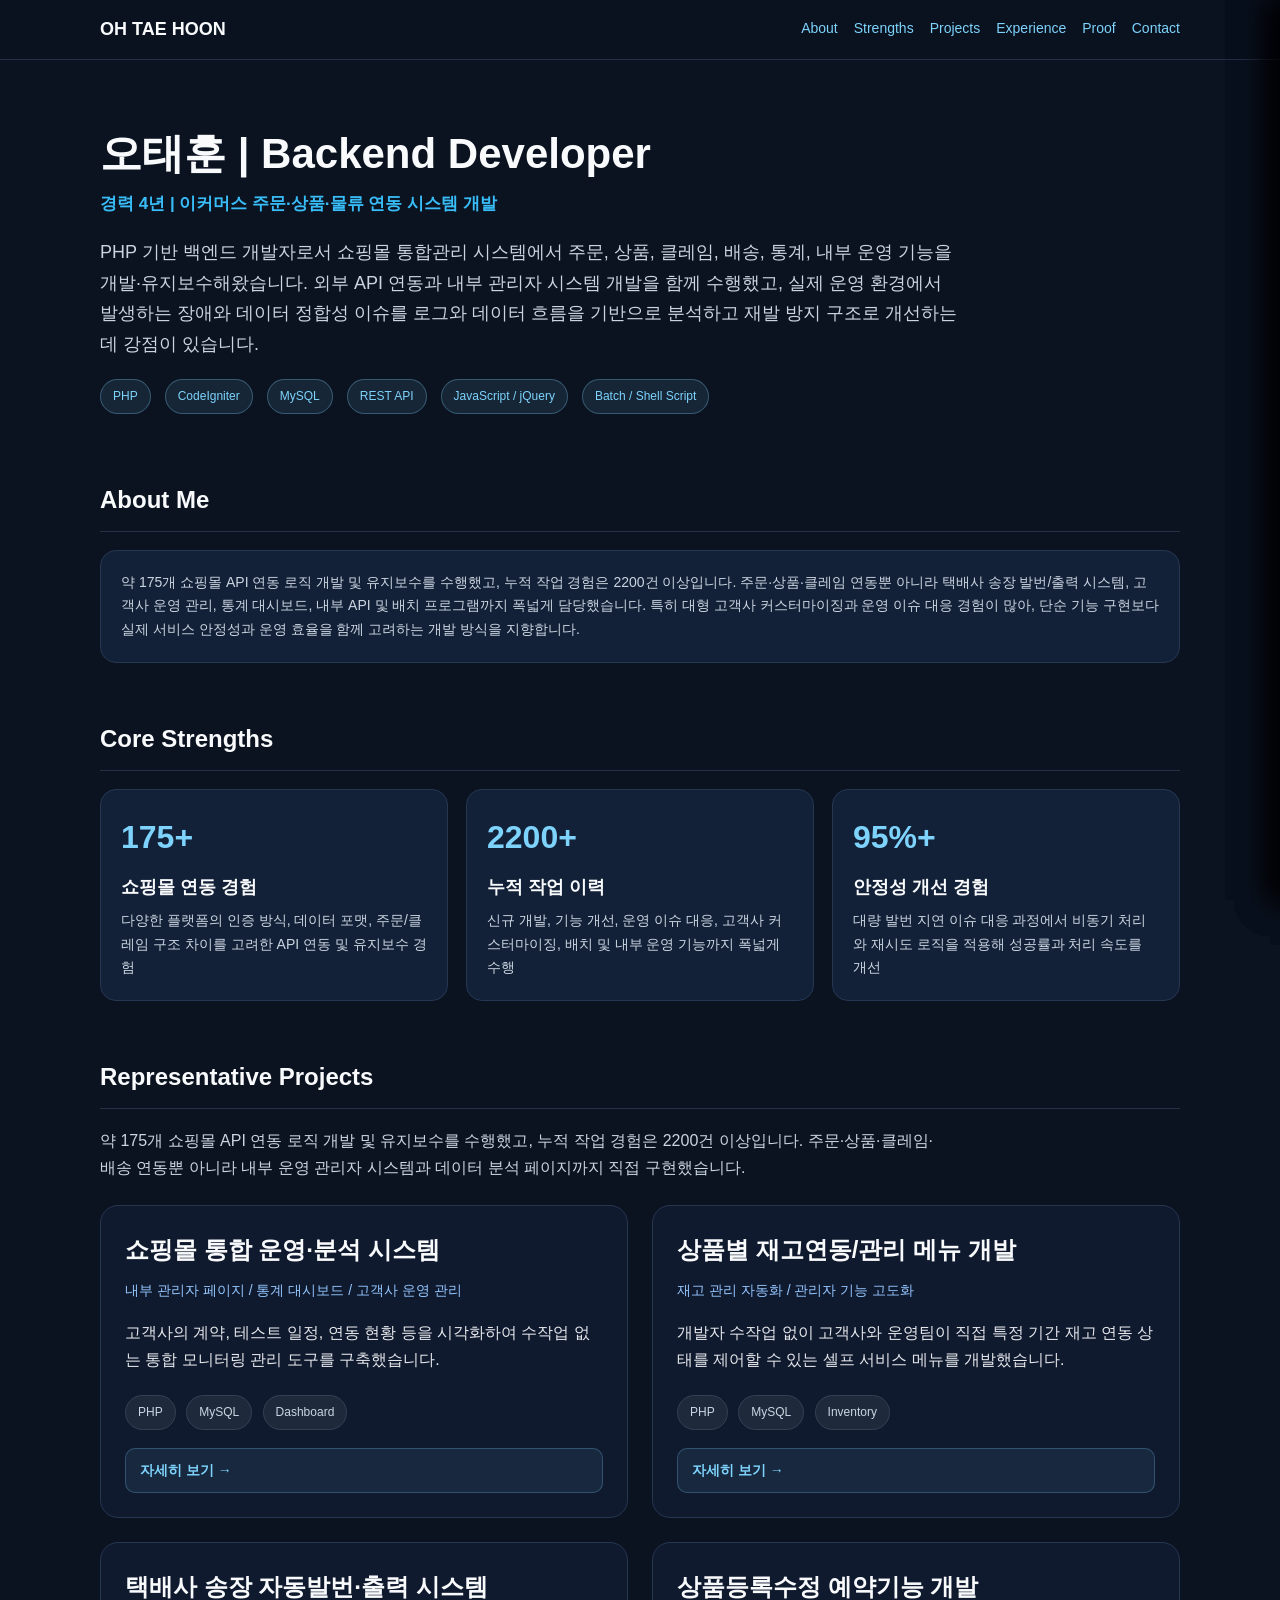
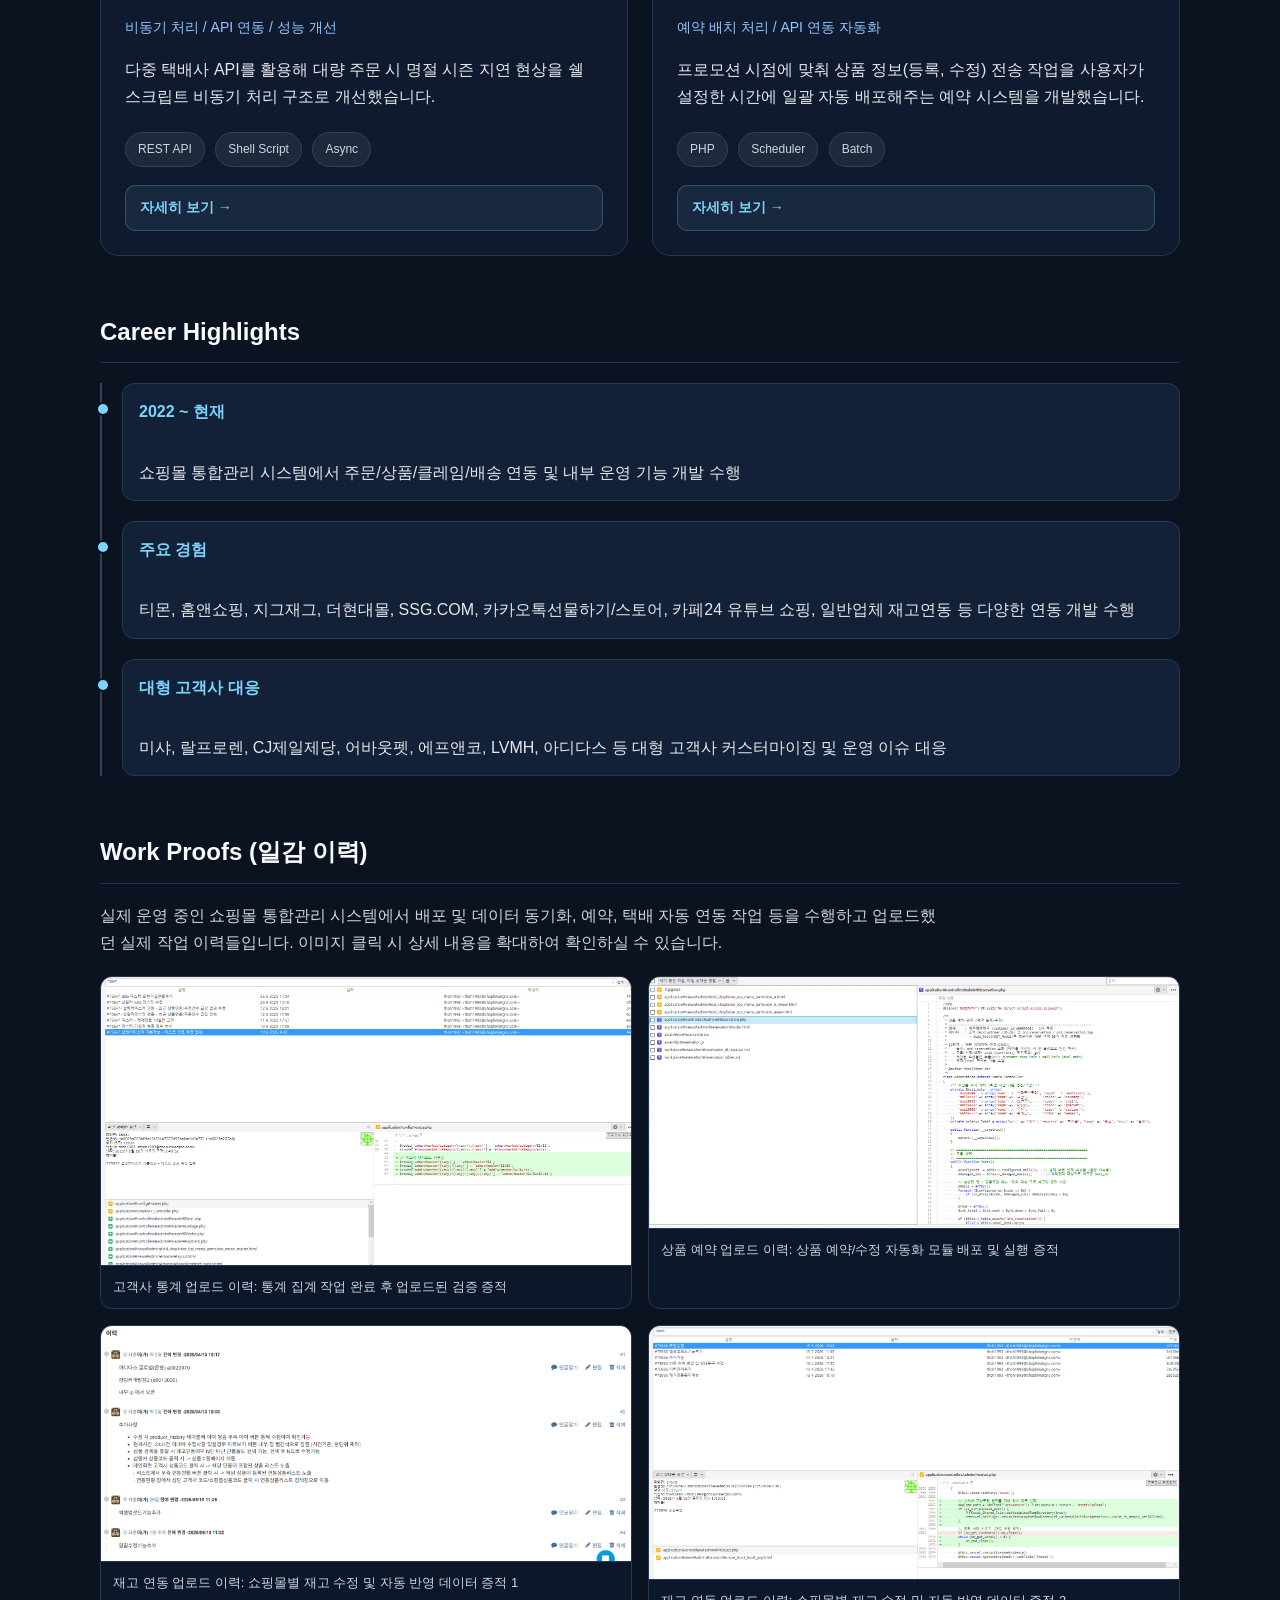
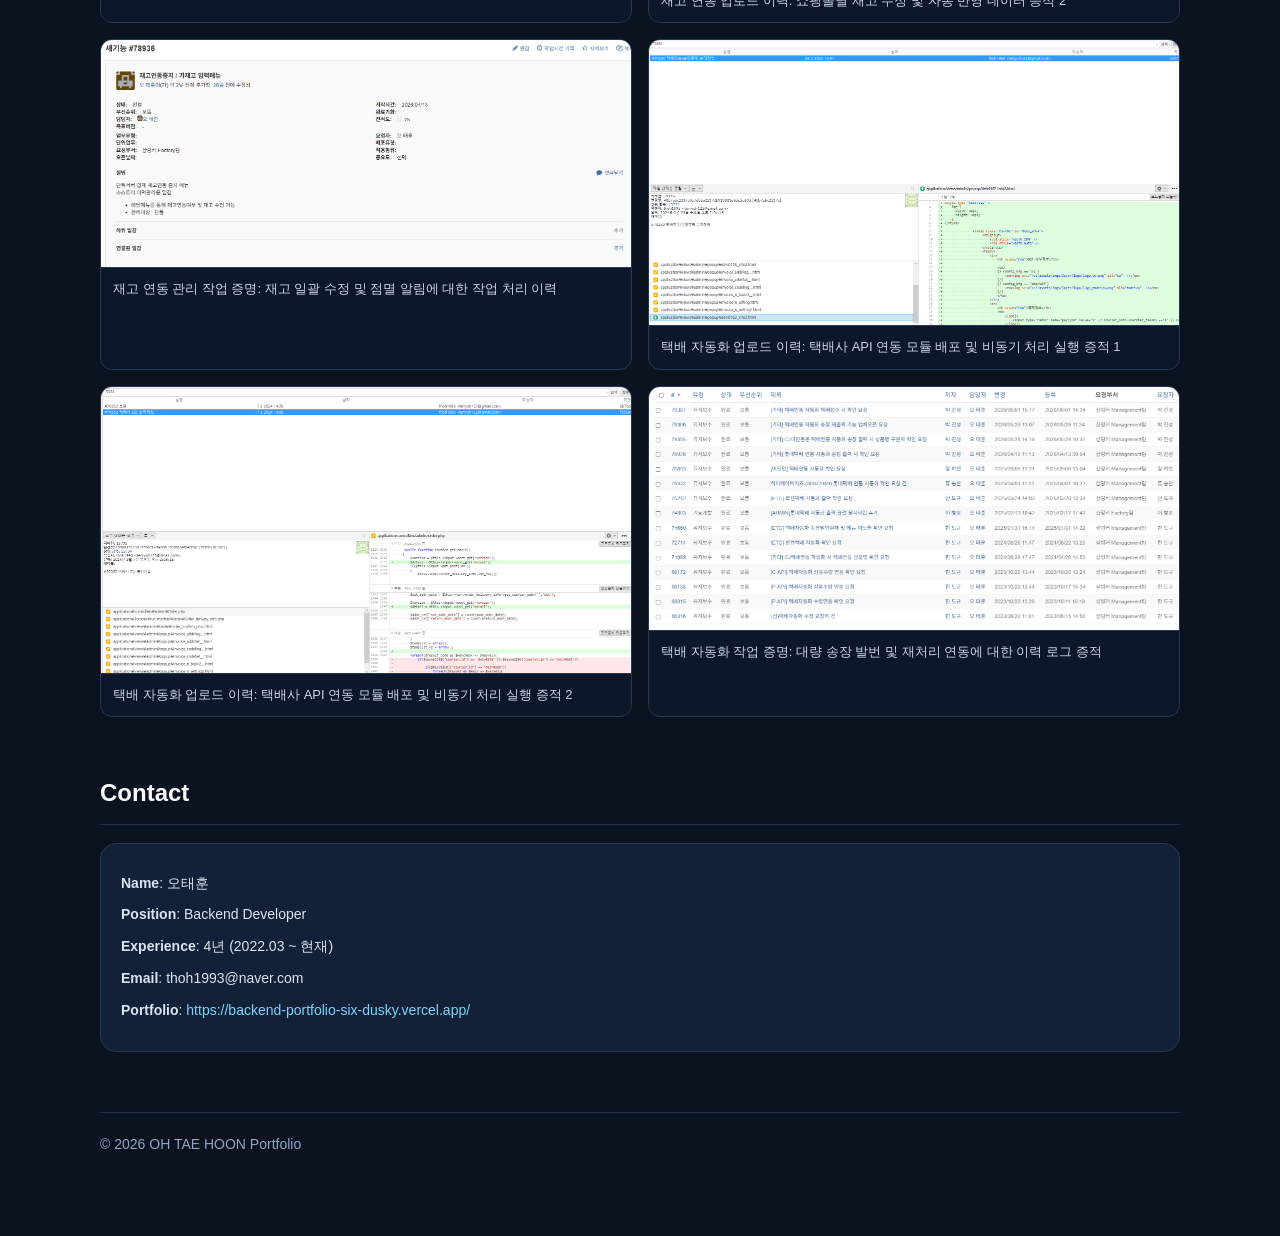
==== commit bc82cdbb: "design: 2x2 그리드 프로젝트 카드 및 슬라이드 아웃 Drawer UI 리팩토링" ====
--- a/index.html
+++ b/index.html
@@ -86,208 +86,68 @@
         주문·상품·클레임·배송 연동뿐 아니라 내부 운영 관리자 시스템과 데이터 분석 페이지까지 직접 구현했습니다.
       </p>
 
-      <a class="project-link" href="mall-detail.html">
-        <div class="project">
-          <h3>쇼핑몰 통합 운영·분석 시스템</h3>
-          <div class="project-meta">내부 관리자 페이지 / 통계 대시보드 / 고객사 운영 관리</div>
-
-          <div class="block-title">프로젝트 개요</div>
-          <div>
-            고객사 운영 상태를 빠르게 파악할 수 있도록 고객사 현황, 계약 만료 예정 업체,
-            테스트 만료 예정 업체, 연동 현황, 시간·요일별 가입 HeatMap 등을 한 화면에서 확인할 수 있는
-            내부 운영·분석 시스템을 개발했습니다.
+      <div class="project-grid">
+        <!-- 1. 쇼핑몰 통합 운영 분석 시스템 -->
+        <div class="project" data-project-id="mall">
+          <div class="project-body">
+            <h3>쇼핑몰 통합 운영·분석 시스템</h3>
+            <div class="project-meta">내부 관리자 페이지 / 통계 대시보드 / 고객사 운영 관리</div>
+            <p>고객사의 계약, 테스트 일정, 연동 현황 등을 시각화하여 수작업 없는 통합 모니터링 관리 도구를 구축했습니다.</p>
+            <div class="tag-wrap">
+              <span class="tag">PHP</span>
+              <span class="tag">MySQL</span>
+              <span class="tag">Dashboard</span>
+            </div>
           </div>
-
-          <div class="block-title">내가 맡은 역할</div>
-          <ul class="detail-list">
-            <li>기간별 / 조건별 검색, 정렬, 필터 기능이 포함된 관리자 화면 개발</li>
-            <li>신규 고객사 수, 전체 고객사 수, 전체 회원 수 등 운영 지표 조회 로직 구현</li>
-            <li>요일·시간대별 가입 패턴을 시각화하는 HeatMap 화면 개발</li>
-            <li>계약만료 예정 업체, 테스트 종료 예정 업체, 연동 저하 업체를 빠르게 식별할 수 있는 모니터링 페이지 구성</li>
-          </ul>
-
-          <div class="block-title">기술 포인트</div>
-          <ul class="detail-list">
-            <li>운영팀이 수작업 없이 상태를 파악할 수 있도록 내부 관리 기능을 데이터 기반으로 시각화</li>
-            <li>표, 차트, HeatMap을 함께 사용해 운영 현황을 직관적으로 확인할 수 있게 구성</li>
-            <li>계약 상태, 상품 등록, 주문 수집 등의 지표를 결합해 이상 징후를 빠르게 찾을 수 있도록 설계</li>
-          </ul>
-
-          <div class="block-title">성과</div>
-          <ul class="detail-list">
-            <li>엑셀이나 수기 확인 없이 고객사 운영 현황을 즉시 파악 가능한 내부 도구 구축</li>
-            <li>계약 종료 예정 / 연동 저하 업체를 빠르게 확인해 운영 대응 속도 향상</li>
-            <li>운영 데이터 기반 의사결정에 필요한 모니터링 체계 마련</li>
-          </ul>
-
-          <div class="tag-wrap">
-            <span class="tag">PHP</span>
-            <span class="tag">MySQL</span>
-            <span class="tag">Admin Dashboard</span>
-            <span class="tag">Operations</span>
-            <span class="tag">Data Visualization</span>
+          <div class="project-cta">자세히 보기 →</div>
+        </div>
+
+        <!-- 2. 상품별 재고연동/관리 메뉴 개발 -->
+        <div class="project" data-project-id="inventory">
+          <div class="project-body">
+            <h3>상품별 재고연동/관리 메뉴 개발</h3>
+            <div class="project-meta">재고 관리 자동화 / 관리자 기능 고도화</div>
+            <p>개발자 수작업 없이 고객사와 운영팀이 직접 특정 기간 재고 연동 상태를 제어할 수 있는 셀프 서비스 메뉴를 개발했습니다.</p>
+            <div class="tag-wrap">
+              <span class="tag">PHP</span>
+              <span class="tag">MySQL</span>
+              <span class="tag">Inventory</span>
+            </div>
           </div>
-
-          <div class="project-cta">
-            상세 페이지 보기 →
+          <div class="project-cta">자세히 보기 →</div>
+        </div>
+
+        <!-- 3. 택배사 송장 자동발번 시스템 -->
+        <div class="project" data-project-id="shipping">
+          <div class="project-body">
+            <h3>택배사 송장 자동발번·출력 시스템</h3>
+            <div class="project-meta">비동기 처리 / API 연동 / 성능 개선</div>
+            <p>다중 택배사 API를 활용해 대량 주문 시 명절 시즌 지연 현상을 쉘 스크립트 비동기 처리 구조로 개선했습니다.</p>
+            <div class="tag-wrap">
+              <span class="tag">REST API</span>
+              <span class="tag">Shell Script</span>
+              <span class="tag">Async</span>
+            </div>
           </div>
-        </div>
-      </a>
-
-      <a class="project-link" href="inventory-detail.html">
-        <div class="project">
-          <h3>상품별 재고연동/관리 메뉴 개발</h3>
-          <div class="project-meta">운영 효율 개선 / 재고 관리 자동화 / 관리자 기능 고도화</div>
-
-          <div class="block-title">프로젝트 개요</div>
-          <div>
-            대형 고객사의 프로모션 및 운영 정책에 따라 특정 기간 동안 상품별·쇼핑몰별 재고 연동을 중지하거나
-            수동 재고 입력 요청이 빈번하게 발생했습니다.
-            기존에는 내부 개발자가 직접 DB 수정 및 소스 예외처리를 통해 대응했으나,
-            이를 고객사와 운영팀이 직접 관리할 수 있도록 재고연동/관리 메뉴를 구축했습니다.
+          <div class="project-cta">자세히 보기 →</div>
+        </div>
+
+        <!-- 4. 상품등록수정 예약기능 개발 -->
+        <div class="project" data-project-id="reservation">
+          <div class="project-body">
+            <h3>상품등록수정 예약기능 개발</h3>
+            <div class="project-meta">예약 배치 처리 / API 연동 자동화</div>
+            <p>프로모션 시점에 맞춰 상품 정보(등록, 수정) 전송 작업을 사용자가 설정한 시간에 일괄 자동 배포해주는 예약 시스템을 개발했습니다.</p>
+            <div class="tag-wrap">
+              <span class="tag">PHP</span>
+              <span class="tag">Scheduler</span>
+              <span class="tag">Batch</span>
+            </div>
           </div>
-
-          <div class="block-title">문제 상황</div>
-          <ul class="detail-list">
-            <li>재고 연동 중지 및 수동 재고 입력 요청을 개발자가 직접 처리</li>
-            <li>DB 수정 및 코드 예외처리 방식으로 운영 리스크 존재</li>
-            <li>반복적인 요청 대응으로 불필요한 공수 및 리소스 낭비 발생</li>
-          </ul>
-
-          <div class="block-title">해결 방식</div>
-          <ul class="detail-list">
-            <li>상품별 재고, 재고관리 여부, 변경이력을 확인할 수 있는 관리자 메뉴 개발</li>
-            <li>수정 기능을 통해 재고 수동 입력 및 재고 연동 여부(ON/OFF) 제어 가능</li>
-            <li>변경 이력을 history DB에 저장하고 화면에 노출</li>
-            <li>최근 24시간 이내 변경 이력이 존재할 경우 점멸 UI로 표시</li>
-            <li>초기 진입 시 재고 연동 중단 상품 우선 노출하여 빠른 대응 지원</li>
-            <li>상품코드 검색 시 연동 중 상품 포함 전체 조회 및 수정 가능</li>
-            <li>상품코드 / 고객사 코드 클릭 시 관련 상세 페이지로 이동 기능 제공</li>
-          </ul>
-
-          <div class="block-title">기술 포인트</div>
-          <ul class="detail-list">
-            <li>product DB의 Y/N 컬럼을 기준으로 API 배치 실행 여부를 제어하는 구조 설계</li>
-            <li>운영자가 직접 제어 가능한 Self-Service 관리 시스템 구축</li>
-            <li>데이터 변경 이력 관리 및 UI 시각화를 통한 운영 가시성 강화</li>
-            <li>기존 수동 처리 프로세스를 시스템화하여 안정성과 일관성 확보</li>
-          </ul>
-
-          <div class="block-title">성과</div>
-          <ul class="detail-list">
-            <li>반복적인 재고 수정 요청 대응 공수 대폭 감소</li>
-            <li>개발자 개입 없이 고객사 및 운영팀이 직접 관리 가능</li>
-            <li>수동 DB 수정 및 코드 예외처리 제거로 운영 안정성 향상</li>
-            <li>재고 관리 프로세스 표준화 및 작업 속도 개선</li>
-          </ul>
-
-          <div class="tag-wrap">
-            <span class="tag">PHP</span>
-            <span class="tag">MySQL</span>
-            <span class="tag">Admin System</span>
-            <span class="tag">Inventory Management</span>
-            <span class="tag">Operations Efficiency</span>
-          </div>
-
-          <div class="project-cta">
-            상세 페이지 보기 →
-          </div>
-        </div>
-      </a>
-
-      <a class="project-link" href="shipping-detail.html">
-        <div class="project">
-          <h3>택배사 송장 자동발번·출력·이력관리 시스템</h3>
-          <div class="project-meta">택배 API 연동 / 비동기 처리 / 성능 개선 / 운영 안정화</div>
-
-          <div class="block-title">프로젝트 개요</div>
-          <div>
-            여러 택배사 API와 연동하여 송장 자동발번, 출력, 전송 결과 이력관리까지 처리하는 시스템을 개발하고 유지보수했습니다.
-            단순한 API 호출 수준이 아니라 대량 주문 처리 상황에서도 안정적으로 동작하도록 구조를 개선했습니다.
-          </div>
-
-          <div class="block-title">문제 상황</div>
-          <ul class="detail-list">
-            <li>명절 시즌 대량 주문 처리 시 순차 처리 구조로 인해 무한 로딩 및 타임아웃 발생</li>
-            <li>택배사 API 호출 제한(Rate Limit)과 서버 리소스 병목이 동시에 발생</li>
-            <li>실패 건의 확인 및 재전송이 어려워 운영팀과 고객사 대응 부담이 큼</li>
-          </ul>
-
-          <div class="block-title">해결 방식</div>
-          <ul class="detail-list">
-            <li>쉘 스크립트 기반 비동기 처리 구조 적용</li>
-            <li>Retry Logic과 실패 건 재처리 배치 도입</li>
-            <li>송장 결과 출력 및 이력관리 로그 저장 기능 개발</li>
-            <li>사용자가 실패 사유를 확인하고 재전송할 수 있는 운영 기능 추가</li>
-          </ul>
-
-          <div class="block-title">성과</div>
-          <ul class="detail-list">
-            <li>1000건 이상 동시 처리 상황에서 처리시간 30분 → 3분 수준으로 단축</li>
-            <li>발번 성공률 70% → 95% 이상 개선</li>
-            <li>고객사 클레임 감소 및 시스템 신뢰도 회복에 기여</li>
-          </ul>
-
-          <div class="tag-wrap">
-            <span class="tag">REST API</span>
-            <span class="tag">Async Processing</span>
-            <span class="tag">Retry Logic</span>
-            <span class="tag">Shell Script</span>
-            <span class="tag">Logging</span>
-          </div>
-
-          <div class="project-cta">
-            상세 페이지 보기 →
-          </div>
-        </div>
-      </a>
-
-      <a class="project-link" href="reservation-detail.html">
-        <div class="project">
-          <h3>상품등록수정 예약기능 개발</h3>
-          <div class="project-meta">예약 작업 배치 처리 / API 연동 자동화 / 대량 상품 예약 관리</div>
-
-          <div class="block-title">프로젝트 개요</div>
-          <div>
-            이커머스 운영 시 특정 요일이나 대규모 프로모션 기간 동안 수동으로 처리하던 상품 정보(등록, 수정) 전송 작업을 사용자가 설정한 미래 시점에 자동으로 실행하도록 스케줄링하여 다수 쇼핑몰 API에 일괄 반영해주는 예약 관리 시스템을 개발했습니다.
-          </div>
-
-          <div class="block-title">내가 맡은 역할</div>
-          <ul class="detail-list">
-            <li>예약 일시, 대상 쇼핑몰, 대상 상품군 및 전송 데이터를 구성할 수 있는 상품예약관리 시스템 구축</li>
-            <li>대기열 큐(Queue) 구조를 차용하여 주기적으로 예약 데이터를 탐색하고 안전하게 비동기 스케줄 배치 전송 로직 구현</li>
-            <li>예약 성공/실패 여부와 쇼핑몰 API 실패에 따른 상세한 에러 로그 로깅 및 시각화 구현</li>
-          </ul>
-
-          <div class="block-title">기술 포인트</div>
-          <ul class="detail-list">
-            <li>연동 쇼핑몰별 API 호출 제한(Rate Limit)을 준수하기 위한 예약 대기열 구조와 데이터 정합성 설계</li>
-            <li>중복 전송 방지를 위한 트랜잭션 관리와 작업 재시도(Retry) 논리적 설계</li>
-            <li>직관적인 상태값 분류(대기, 진행, 완료, 실패)를 통해 작업 예측성 강화</li>
-          </ul>
-
-          <div class="block-title">성과</div>
-          <ul class="detail-list">
-            <li>수동 상품 갱신에 수반되던 야간/주말 수작업 공수 대폭 절감</li>
-            <li>연동 몰별 속도 제어를 통해 데이터 누락 및 통신 차단 장애 최소화</li>
-            <li>상세 이력 화면을 제공하여 문제 상황 발생 시 즉시 복구 및 자체 디버깅 구조 정착</li>
-          </ul>
-
-          <div class="tag-wrap">
-            <span class="tag">PHP</span>
-            <span class="tag">MySQL</span>
-            <span class="tag">Scheduler / Batch</span>
-            <span class="tag">REST API</span>
-            <span class="tag">Operations Efficiency</span>
-          </div>
-
-          <div class="project-cta">
-            상세 페이지 보기 →
-          </div>
-        </div>
-      </a>
-    </section>
-
+          <div class="project-cta">자세히 보기 →</div>
+        </div>
+      </div>
+    </section>
 
     <section id="experience" class="section">
       <h2>Career Highlights</h2>
@@ -364,7 +224,320 @@
       © 2026 OH TAE HOON Portfolio
     </div>
   </div>
+
+  <!-- ===== Drawer 오버레이 및 컨테이너 ===== -->
+  <div id="drawerOverlay" class="drawer-overlay"></div>
+
+  <!-- 1. 쇼핑몰 통합 운영·분석 시스템 Drawer -->
+  <div id="drawer-mall" class="drawer">
+    <div class="drawer-header">
+      <h3 class="drawer-title">쇼핑몰 통합 운영·분석 시스템</h3>
+      <button class="drawer-close" data-close>&times;</button>
+    </div>
+    <div class="drawer-content">
+      <div class="subtitle">내부 관리자 페이지 / 통계 대시보드 / 고객사 운영 관리</div>
+      <div class="meta" style="margin-bottom: 20px;">
+        <span class="pill">PHP</span>
+        <span class="pill">MySQL</span>
+        <span class="pill">Admin Dashboard</span>
+        <span class="pill">Operations</span>
+        <span class="pill">Data Visualization</span>
+      </div>
+
+      <div class="block-title">프로젝트 개요</div>
+      <p>
+        고객사 운영 상태를 빠르게 파악할 수 있도록 고객사 현황, 계약 만료 예정 업체,
+        테스트 만료 예정 업체, 연동 현황, 시간·요일별 가입 HeatMap 등을 한 화면에서 확인할 수 있는
+        내부 운영·분석 시스템을 개발했습니다.
+      </p>
+
+      <div class="block-title">내가 맡은 역할</div>
+      <ul class="detail-list">
+        <li>기간별 / 조건별 검색, 정렬, 필터 기능이 포함된 관리자 화면 개발</li>
+        <li>신규 고객사 수, 전체 고객사 수, 전체 회원 수 등 운영 지표 조회 로직 구현</li>
+        <li>요일·시간대별 가입 패턴을 시각화하는 HeatMap 화면 개발</li>
+        <li>계약만료 예정 업체, 테스트 종료 예정 업체, 연동 저하 업체를 빠르게 식별할 수 있는 모니터링 페이지 구성</li>
+      </ul>
+
+      <div class="block-title">기술 포인트</div>
+      <ul class="detail-list">
+        <li>운영팀이 수작업 없이 상태를 파악할 수 있도록 내부 관리 기능을 데이터 기반으로 시각화</li>
+        <li>표, 차트, HeatMap을 함께 사용해 운영 현황을 직관적으로 확인할 수 있게 구성</li>
+        <li>계약 상태, 상품 등록, 주문 수집 등의 지표를 결합해 이상 징후를 빠르게 찾을 수 있도록 설계</li>
+      </ul>
+
+      <div class="block-title">성과</div>
+      <ul class="detail-list">
+        <li>엑셀이나 수기 확인 없이 고객사 운영 현황을 즉시 파악 가능한 내부 도구 구축</li>
+        <li>계약 종료 예정 / 연동 저하 업체를 빠르게 확인해 운영 대응 속도 향상</li>
+        <li>운영 데이터 기반 의사결정에 필요한 모니터링 체계 마련</li>
+      </ul>
+
+      <div class="block-title" style="margin-top: 30px;">Screens</div>
+      <div class="gallery">
+        <div class="shot">
+          <img src="images/dashboard-client-status.png" alt="고객사 현황 화면" />
+          <div class="caption">고객사 현황 화면: 신규 회원 수, 신규 고객사 수, 전체 고객사 수를 기간별로 시각화</div>
+        </div>
+        <div class="shot">
+          <img src="images/dashboard-heatmap.png" alt="시간 요일별 가입 HeatMap" />
+          <div class="caption">시간/요일별 가입 HeatMap: 가입 패턴을 시간대와 요일 기준으로 분석할 수 있도록 구현</div>
+        </div>
+        <div class="shot">
+          <img src="images/dashboard-contract-expiry.png" alt="계약만료 예정 업체 화면" />
+          <div class="caption">계약만료 예정 업체 화면: 남은일수, 상품등록, 주문수집 현황을 함께 확인 가능</div>
+        </div>
+        <div class="shot">
+          <img src="images/dashboard-sync-check.png" alt="연동현황 체크 화면" />
+          <div class="caption">연동현황 체크 화면: 상품연동 및 주문건수의 전월·2달전·3달전 대비 증감률을 비교</div>
+        </div>
+        <div class="shot">
+          <img src="images/dashboard-test-expiry.png" alt="테스트 만료 예정 업체 화면" />
+          <div class="caption">테스트 만료 예정 업체 화면: 테스트 종료 예정 고객사를 남은일수 기준으로 관리</div>
+        </div>
+        <div class="shot">
+          <img src="images/dashboard-client-management.png" alt="클라이언트 관리 화면" />
+          <div class="caption">클라이언트 관리 화면: 고객사 정보 검색 및 관리 기능을 제공하는 내부 운영 페이지</div>
+        </div>
+      </div>
+    </div>
+  </div>
+
+  <!-- 2. 상품별 재고연동/관리 메뉴 개발 Drawer -->
+  <div id="drawer-inventory" class="drawer">
+    <div class="drawer-header">
+      <h3 class="drawer-title">상품별 재고연동/관리 메뉴 개발</h3>
+      <button class="drawer-close" data-close>&times;</button>
+    </div>
+    <div class="drawer-content">
+      <div class="subtitle">운영 효율 개선 / 재고 관리 자동화 / 관리자 기능 고도화</div>
+      <div class="meta" style="margin-bottom: 20px;">
+        <span class="pill">PHP</span>
+        <span class="pill">MySQL</span>
+        <span class="pill">Admin System</span>
+        <span class="pill">Inventory</span>
+        <span class="pill">Batch Control</span>
+      </div>
+
+      <div class="block-title">프로젝트 개요</div>
+      <p>
+        대형 고객사의 프로모션 및 운영 정책에 따라 특정 기간 동안 상품별·쇼핑몰별 재고 연동을 중지하거나
+        수동 재고 입력 요청이 빈번하게 발생했습니다.
+        기존에는 내부 개발자가 직접 DB 수정 및 소스 예외처리를 통해 대응했으나,
+        이를 고객사와 운영팀이 직접 관리할 수 있도록 재고연동/관리 메뉴를 구축했습니다.
+      </p>
+
+      <div class="block-title">문제 상황</div>
+      <ul class="detail-list">
+        <li>재고 연동 중지 및 수동 재고 입력 요청을 개발자가 직접 처리</li>
+        <li>DB 수정 및 코드 예외처리 방식으로 운영 리스크 존재</li>
+        <li>반복적인 요청 대응으로 불필요한 공수 및 리소스 낭비 발생</li>
+      </ul>
+
+      <div class="block-title">해결 방식</div>
+      <ul class="detail-list">
+        <li>상품별 재고, 재고관리 여부, 변경이력을 확인할 수 있는 관리자 메뉴 개발</li>
+        <li>수정 기능을 통해 재고 수동 입력 및 재고 연동 여부(ON/OFF) 제어 가능</li>
+        <li>변경 이력을 history DB에 저장하고 화면에 노출</li>
+        <li>최근 24시간 이내 변경 이력이 존재할 경우 점멸 UI로 표시</li>
+        <li>초기 진입 시 재고 연동 중단 상품 우선 노출하여 빠른 대응 지원</li>
+        <li>상품코드 검색 시 연동 중 상품 포함 전체 조회 및 수정 가능</li>
+        <li>상품코드 / 고객사 코드 클릭 시 관련 상세 페이지로 이동 기능 제공</li>
+      </ul>
+
+      <div class="block-title">기술 포인트</div>
+      <ul class="detail-list">
+        <li>product DB의 Y/N 컬럼을 기준으로 API 배치 실행 여부를 제어하는 구조 설계</li>
+        <li>운영자가 직접 제어 가능한 Self-Service 관리 시스템 구축</li>
+        <li>데이터 변경 이력 관리 및 UI 시각화를 통한 운영 가시성 강화</li>
+        <li>기존 수동 처리 프로세스를 시스템화하여 안정성과 일관성 확보</li>
+      </ul>
+
+      <div class="block-title">성과</div>
+      <ul class="detail-list">
+        <li>반복적인 재고 수정 요청 대응 공수 대폭 감소</li>
+        <li>개발자 개입 없이 고객사 및 운영팀이 직접 관리 가능</li>
+        <li>수동 DB 수정 및 코드 예외처리 제거로 운영 안정성 향상</li>
+        <li>재고 관리 프로세스 표준화 및 작업 속도 개선</li>
+      </ul>
+
+      <div class="block-title" style="margin-top: 30px;">Screens</div>
+      <div class="gallery">
+        <div class="shot">
+          <img src="images/inventory/재고연동관리최초화면.png" alt="재고 연동 관리 최초 화면" />
+          <div class="caption">재고 연동 관리 최초 화면: 연동 중단된 상품 리스트를 최우선으로 보여주어 운영 대응 속도를 극대화합니다.</div>
+        </div>
+        <div class="shot">
+          <img src="images/inventory/재고연동관리고객사코드연동상품.png" alt="고객사 코드 연동 상품" />
+          <div class="caption">고객사 코드 기준 연동 상품 조회: 특정 고객사의 상품 코드와 재고 관리 설정 상태를 쉽게 검색 및 관리합니다.</div>
+        </div>
+        <div class="shot">
+          <img src="images/inventory/재고연동관리고객사코드몰연동상품.png" alt="고객사 코드 몰 연동 상품" />
+          <div class="caption">쇼핑몰 연동 상태 조회: 특정 고객사 내부에서 각 판매 쇼핑몰별 세부 재고 연동 상태를 정밀 분석합니다.</div>
+        </div>
+        <div class="shot">
+          <img src="images/inventory/재고연동관리수정모드.png" alt="재고 연동 관리 수정 모드" />
+          <div class="caption">재고 연동 설정 수정 모드: 재고 수동 입력 설정 및 재고 연동 ON/OFF 여부를 즉시 갱신할 수 있는 팝업 모달</div>
+        </div>
+        <div class="shot">
+          <img src="images/inventory/재고연동관리엑셀일괄수정.png" alt="재고 연동 관리 엑셀 일괄 수정" />
+          <div class="caption">재고 엑셀 일괄 수정 화면: 다량의 상품 재고 연동 설정을 엑셀 업로드를 활용해 한 번에 수정할 수 있어 대량 관리가 가능합니다.</div>
+        </div>
+        <div class="shot">
+          <img src="images/inventory/재고연동관리이력관리.png" alt="재고 연동 관리 이력 관리" />
+          <div class="caption">재고 연동 변경 이력 화면: 재고 변경 주체, 시간, 설정 데이터 이력을 조회하며 최근 24시간 이내 변경 시 점멸 UI가 노출됩니다.</div>
+        </div>
+      </div>
+    </div>
+  </div>
+
+  <!-- 3. 택배사 송장 자동발번·출력·이력관리 시스템 Drawer -->
+  <div id="drawer-shipping" class="drawer">
+    <div class="drawer-header">
+      <h3 class="drawer-title">택배사 송장 자동발번·출력·이력관리 시스템</h3>
+      <button class="drawer-close" data-close>&times;</button>
+    </div>
+    <div class="drawer-content">
+      <div class="subtitle">택배 API 연동 / 비동기 처리 / 성능 개선 / 운영 안정화</div>
+      <div class="meta" style="margin-bottom: 20px;">
+        <span class="pill">REST API</span>
+        <span class="pill">Async Processing</span>
+        <span class="pill">Retry Logic</span>
+        <span class="pill">Shell Script</span>
+        <span class="pill">Logging</span>
+      </div>
+
+      <div class="block-title">프로젝트 개요</div>
+      <p>
+        여러 택배사 API와 연동하여 송장 자동발번, 출력, 전송 결과 이력관리까지 처리하는 시스템을 개발하고 유지보수했습니다.
+        단순한 API 호출 수준이 아니라 대량 주문 처리 상황에서도 안정적으로 동작하도록 구조를 개선했습니다.
+      </p>
+
+      <div class="block-title">문제 상황</div>
+      <ul class="detail-list">
+        <li>명절 시즌 대량 주문 처리 시 순차 처리 구조로 인해 무한 로딩 및 타임아웃 발생</li>
+        <li>택배사 API 호출 제한(Rate Limit)과 서버 리소스 병목이 동시에 발생</li>
+        <li>실패 건의 확인 및 재전송이 어려워 운영팀과 고객사 대응 부담이 큼</li>
+      </ul>
+
+      <div class="block-title">해결 방식</div>
+      <ul class="detail-list">
+        <li>쉘 스크립트 기반 비동기 처리 구조 적용</li>
+        <li>Retry Logic과 실패 건 재처리 배치 도입</li>
+        <li>송장 결과 출력 및 이력관리 로그 저장 기능 개발</li>
+        <li>사용자가 실패 사유를 확인하고 재전송할 수 있는 운영 기능 추가</li>
+      </ul>
+
+      <div class="block-title">성과</div>
+      <ul class="detail-list">
+        <li>1000건 이상 동시 처리 상황에서 처리시간 30분 → 3분 수준으로 단축</li>
+        <li>발번 성공률 70% → 95% 이상 개선</li>
+        <li>고객사 클레임 감소 및 시스템 신뢰도 회복에 기여</li>
+      </ul>
+
+      <div class="block-title" style="margin-top: 30px;">Screens</div>
+      <div class="gallery">
+        <div class="shot">
+          <img src="images/shipping/택배사계약코드관리.png" alt="택배사 계약 코드 관리" />
+          <div class="caption">택배사 계약 코드 관리: 여러 고객사와 택배사 간의 연동 계약 정보 목록을 통합 조회합니다.</div>
+        </div>
+        <div class="shot">
+          <img src="images/shipping/택배사계약코드등록.png" alt="택배사 계약 코드 등록" />
+          <div class="caption">택배사 계약 코드 등록: 신규 계약에 필요한 API 계약 아이디, 패스워드 및 인증키 설정을 진행합니다.</div>
+        </div>
+        <div class="shot">
+          <img src="images/shipping/출하반품지관리.png" alt="출하 반품지 관리" />
+          <div class="caption">출하/반품지 관리: 운송장 발번 시 택배사 API에 필수 전달되는 발송지 및 반품 배송지 주소를 설정합니다.</div>
+        </div>
+        <div class="shot">
+          <img src="images/shipping/배송지세팅.png" alt="배송지 세팅" />
+          <div class="caption">배송지 세팅: 주문 시스템과 연계되는 고객사별 기본 배송 정보 매핑 및 출하지 조건을 상세 지정합니다.</div>
+        </div>
+        <div class="shot">
+          <img src="images/shipping/템플릿생성.png" alt="템플릿 생성" />
+          <div class="caption">템플릿 생성: 택배사마다 상이한 레이블 규격과 바코드 출력용 송장 템플릿 양식을 생성합니다.</div>
+        </div>
+        <div class="shot">
+          <img src="images/shipping/출력버튼.png" alt="출력 버튼" />
+          <div class="caption">출력 및 전송 실행: 주문 처리 상태에서 대상 건을 선택하여 운송장 발번을 자동 실행하고 라벨 출력을 수행합니다.</div>
+        </div>
+        <div class="shot">
+          <img src="images/shipping/전송이력관리.PNG" alt="전송 이력 관리" />
+          <div class="caption">전송 이력 관리: API 송수신 로그, 성공/실패 여부와 상세 에러 원인을 파악하고 재시도할 수 있는 관리 대시보드</div>
+        </div>
+      </div>
+    </div>
+  </div>
+
+  <!-- 4. 상품등록수정 예약기능 개발 Drawer -->
+  <div id="drawer-reservation" class="drawer">
+    <div class="drawer-header">
+      <h3 class="drawer-title">상품등록수정 예약기능 개발</h3>
+      <button class="drawer-close" data-close>&times;</button>
+    </div>
+    <div class="drawer-content">
+      <div class="subtitle">예약 작업 배치 처리 / API 연동 자동화 / 대량 상품 예약 관리 / 비동기 큐 구조</div>
+      <div class="meta" style="margin-bottom: 20px;">
+        <span class="pill">PHP</span>
+        <span class="pill">MySQL</span>
+        <span class="pill">Scheduler / Batch</span>
+        <span class="pill">REST API</span>
+        <span class="pill">Task Queue</span>
+      </div>
+
+      <div class="block-title">프로젝트 개요</div>
+      <p>
+        이커머스 운영 환경에서 특정 프로모션이나 시즌 이벤트 시점에 맞춰 상품의 등록 및 수정(판매 여부, 재고, 가격 등) 작업을 수동으로 처리하던 리스크를 방지하기 위해,
+        사용자가 지정한 미래 시점에 상품 등록/수정 작업을 자동으로 스케줄링하여 다수의 쇼핑몰 API로 일괄 연동해주는 예약 처리 시스템을 설계하고 구현했습니다.
+      </p>
+
+      <div class="block-title">문제 상황</div>
+      <ul class="detail-list">
+        <li>이벤트 오픈 및 프로모션 시점에 맞춰 새벽이나 주말에 개발자가 직접 소스 변경 또는 DB 작업을 수기 처리</li>
+        <li>일시적인 트래픽과 대량의 API 요청이 한꺼번에 몰릴 때 쇼핑몰 API의 제한 사항(Rate Limit)을 준수하지 못해 동시성 이슈 및 연동 누락 발생</li>
+        <li>수행된 이력과 에러 로그를 확인할 수 있는 수단이 없어 장애 발생 시 신속한 원인 파악 및 재작업이 어려움</li>
+      </ul>
+
+      <div class="block-title">해결 방식</div>
+      <ul class="detail-list">
+        <li><strong>작업 예약 등록 기능</strong>: 관리자 화면에서 원하는 일시, 대상 연동 몰, 예약 대상 상품 및 수정 데이터를 간편하게 지정하여 예약을 생성하는 프로세스 구축</li>
+        <li><strong>비동기 스케줄러 배치 구성</strong>: 주기적으로 예약 테이블을 감시하며 실행 대기 상태인 작업들을 수집하고, 비동기 처리를 기반으로 대상 쇼핑몰 API를 안전하게 호출하는 자동화 로직 구현</li>
+        <li><strong>API 실행 로그 및 에러 트래킹</strong>: 전송 실패 건에 대한 API 응답 코드와 에러 메시지를 이력 DB에 상세히 저장하고 화면에 시각화하여 사용자가 직접 실패 사유를 인지하고 보완할 수 있도록 제어 구조 고도화</li>
+      </ul>
+
+      <div class="block-title">기술 포인트</div>
+      <ul class="detail-list">
+        <li>각 쇼핑몰 API 제한(Rate Limit)을 준수하면서 대량의 예약을 순차적/비동기적으로 처리하기 위해 대기열 큐 및 데이터 분산 수집 패턴 설계</li>
+        <li>배치 구동 중 에러 발생 시 데이터 불일치를 방지하기 위한 DB 트랜잭션 관리와 작업 재시도(Retry) 로직 도입</li>
+        <li>예약 작업의 상태(대기, 진행, 완료, 실패)를 명확히 구분하여 데이터 불일치 및 중복 전송 위험 제거</li>
+      </ul>
+
+      <div class="block-title">성과</div>
+      <ul class="detail-list">
+        <li>수동 상품 갱신에 수반되던 야간/주말 수작업 공수 대폭 절감</li>
+        <li>연동 몰별 속도 제어를 통해 데이터 누락 및 통신 차단 장애 최소화</li>
+        <li>상세 이력 화면을 제공하여 문제 상황 발생 시 즉시 복구 및 자체 디버깅 구조 정착</li>
+      </ul>
+
+      <div class="block-title" style="margin-top: 30px;">Screens</div>
+      <div class="gallery">
+        <div class="shot">
+          <img src="images/reservation/상품예약관리메인화면.png" alt="상품예약관리 메인화면" />
+          <div class="caption">상품예약관리 메인화면: 현재 등록된 예약 건의 작업 상태(완료, 대기, 진행 중)와 상세 정보를 일괄 조회 및 관리하는 페이지</div>
+        </div>
+        <div class="shot">
+          <img src="images/reservation/상품예약관리몰선택화면.png" alt="상품예약관리 몰선택화면" />
+          <div class="caption">상품예약관리 몰선택화면: 상품 수정 예약 시 연동을 진행할 쇼핑몰(스토어)을 유연하게 체크하여 적용 범위를 설정하는 화면</div>
+        </div>
+        <div class="shot">
+          <img src="images/reservation/상품예약관리작업예약화면.png" alt="상품예약관리 작업예약화면" />
+          <div class="caption">상품예약관리 작업예약화면: 예약 실행 시간, 작업 제목 및 예약 처리할 구체적인 정보(등록, 수정 등)를 입력하고 예약 건을 생성하는 등록 폼</div>
+        </div>
+      </div>
+    </div>
+  </div>
+
   <script src="/js/common.js"></script>
 </body>
-</html>
-<!-- vercel deploy trigger -->+
+</html>
--- a/css/common.css
+++ b/css/common.css
@@ -411,3 +411,125 @@
   border-color: rgba(125, 211, 252, 0.45);
   transform: translateX(4px);
 }
+
+/* ===== 2x2 프로젝트 그리드 리팩토링 ===== */
+.project-grid {
+  display: grid;
+  grid-template-columns: repeat(2, 1fr);
+  gap: 24px;
+  margin-top: 24px;
+}
+
+/* 프로젝트 카드를 좀 더 컴팩트하고 고급스럽게 */
+.project {
+  margin-top: 0;
+  height: 100%;
+  display: flex;
+  flex-direction: column;
+  justify-content: space-between;
+}
+
+.project-body {
+  flex-grow: 1;
+}
+
+/* ===== 슬라이드 아웃 Drawer UI ===== */
+.drawer-overlay {
+  display: none;
+  position: fixed;
+  top: 0;
+  left: 0;
+  width: 100%;
+  height: 100%;
+  background: rgba(4, 8, 16, 0.7);
+  backdrop-filter: blur(4px);
+  z-index: 90;
+  opacity: 0;
+  transition: opacity 0.3s ease;
+}
+
+.drawer-overlay.active {
+  display: block;
+  opacity: 1;
+}
+
+.drawer {
+  position: fixed;
+  top: 0;
+  right: 0;
+  width: 50%;
+  min-width: 500px;
+  max-width: 800px;
+  height: 100%;
+  background: #0f172a;
+  border-left: 1px solid #1e293b;
+  box-shadow: -10px 0 30px rgba(0, 0, 0, 0.5);
+  z-index: 100;
+  transform: translateX(100%);
+  transition: transform 0.3s cubic-bezier(0.4, 0, 0.2, 1);
+  display: flex;
+  flex-direction: column;
+}
+
+.drawer.active {
+  transform: translateX(0);
+}
+
+.drawer-header {
+  padding: 20px 24px;
+  border-bottom: 1px solid #1e293b;
+  display: flex;
+  justify-content: space-between;
+  align-items: center;
+  background: #1e293b;
+}
+
+.drawer-title {
+  font-size: 20px;
+  font-weight: bold;
+  color: #f8fafc;
+  margin: 0;
+}
+
+.drawer-close {
+  background: none;
+  border: none;
+  color: #94a3b8;
+  font-size: 28px;
+  cursor: pointer;
+  padding: 0;
+  line-height: 1;
+  transition: color 0.2s;
+}
+
+.drawer-close:hover {
+  color: #f8fafc;
+}
+
+.drawer-content {
+  padding: 24px;
+  overflow-y: auto;
+  flex-grow: 1;
+}
+
+/* Drawer가 열렸을 때 body 스크롤 방지 */
+body.drawer-open {
+  overflow: hidden;
+}
+
+/* 반응형 모바일 대응 */
+@media (max-width: 980px) {
+  .project-grid {
+    grid-template-columns: 1fr;
+  }
+  .drawer {
+    width: 70%;
+  }
+}
+
+@media (max-width: 768px) {
+  .drawer {
+    width: 100%;
+    min-width: 100%;
+  }
+}
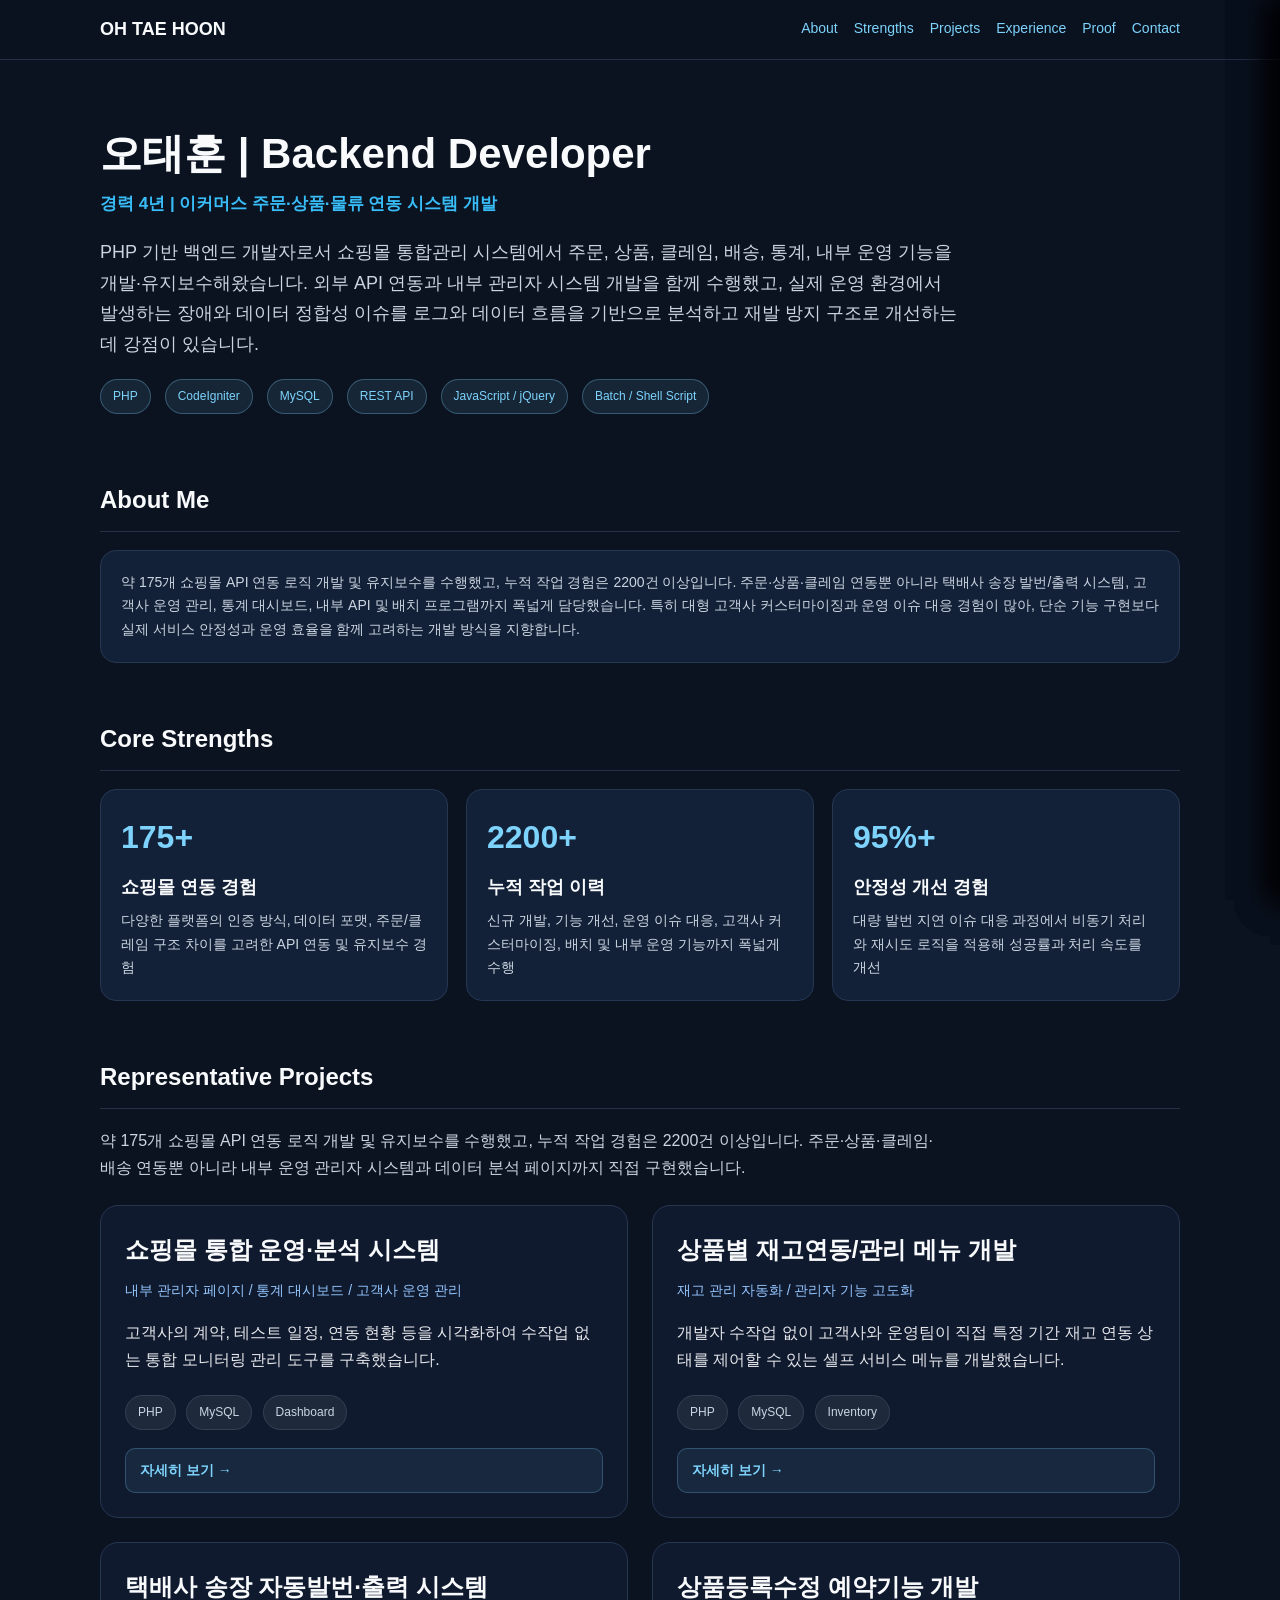
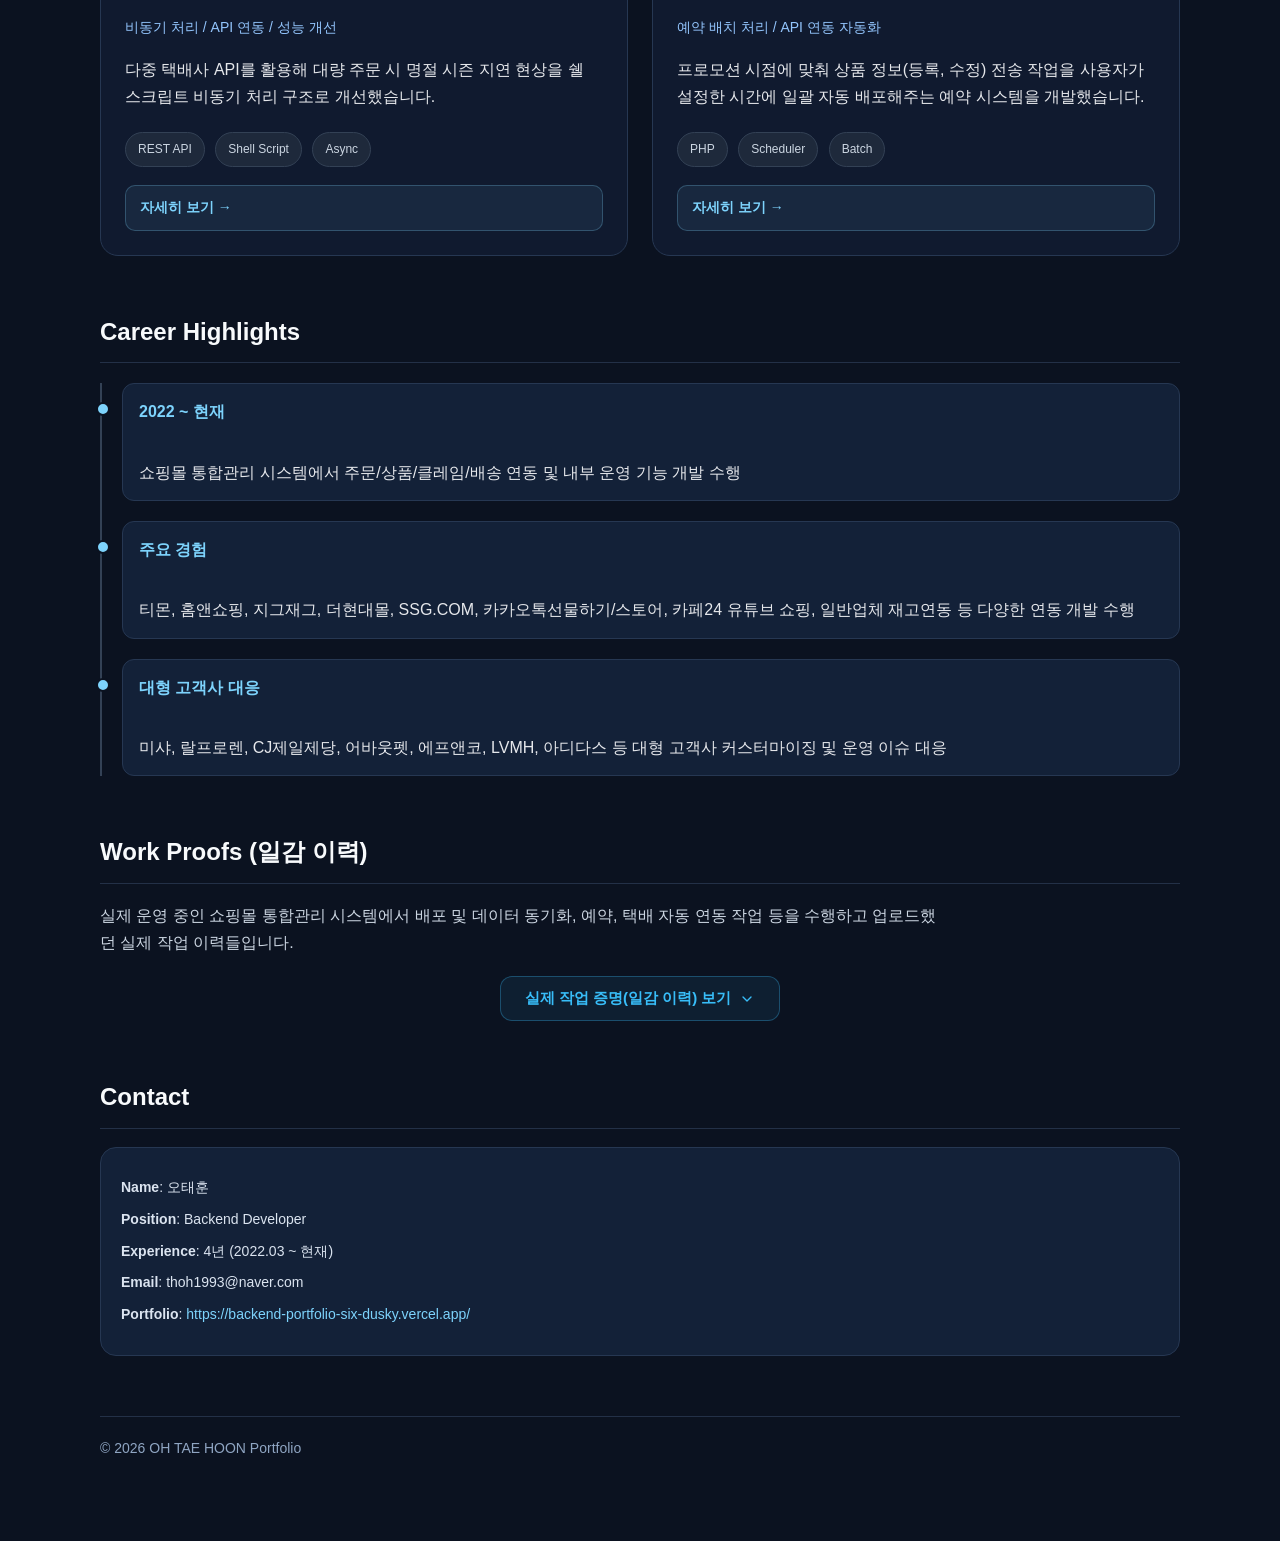
==== commit 4ad95546: "design: 일감이력 토글 기능 구현 및 Drawer 너비 확장(85% max 1200px)" ====
--- a/index.html
+++ b/index.html
@@ -170,9 +170,15 @@
     <section id="proof" class="section">
       <h2>Work Proofs (일감 이력)</h2>
       <p class="section-intro">
-        실제 운영 중인 쇼핑몰 통합관리 시스템에서 배포 및 데이터 동기화, 예약, 택배 자동 연동 작업 등을 수행하고 업로드했던 실제 작업 이력들입니다. 이미지 클릭 시 상세 내용을 확대하여 확인하실 수 있습니다.
-      </p>
-      <div class="gallery">
+        실제 운영 중인 쇼핑몰 통합관리 시스템에서 배포 및 데이터 동기화, 예약, 택배 자동 연동 작업 등을 수행하고 업로드했던 실제 작업 이력들입니다.
+      </p>
+      <div class="btn-toggle-wrap">
+        <button id="toggleProofBtn" class="btn-toggle">
+          <span>실제 작업 증명(일감 이력) 보기</span>
+          <svg width="16" height="16" viewBox="0 0 24 24" fill="none" stroke="currentColor" stroke-width="2" stroke-linecap="round" stroke-linejoin="round" style="transition: transform 0.2s;"><polyline points="6 9 12 15 18 9"></polyline></svg>
+        </button>
+      </div>
+      <div id="proofGallery" class="proof-gallery">
         <div class="shot">
           <img src="images/proof/고객사통계업로드이력.png" alt="고객사 통계 업로드 이력" />
           <div class="caption">고객사 통계 업로드 이력: 통계 집계 작업 완료 후 업로드된 검증 증적</div>
--- a/css/common.css
+++ b/css/common.css
@@ -457,9 +457,8 @@
   position: fixed;
   top: 0;
   right: 0;
-  width: 50%;
-  min-width: 500px;
-  max-width: 800px;
+  width: 85%;
+  max-width: 1200px;
   height: 100%;
   background: #0f172a;
   border-left: 1px solid #1e293b;
@@ -507,7 +506,7 @@
 }
 
 .drawer-content {
-  padding: 24px;
+  padding: 24px 32px;
   overflow-y: auto;
   flex-grow: 1;
 }
@@ -517,13 +516,54 @@
   overflow: hidden;
 }
 
+/* ===== 일감 이력 접기/토글 스타일 ===== */
+.proof-gallery {
+  display: none;
+  grid-template-columns: repeat(2, 1fr);
+  gap: 16px;
+  margin-top: 24px;
+}
+
+.proof-gallery.active {
+  display: grid;
+}
+
+.btn-toggle-wrap {
+  display: flex;
+  justify-content: center;
+  margin-top: 20px;
+}
+
+.btn-toggle {
+  display: inline-flex;
+  align-items: center;
+  gap: 8px;
+  padding: 12px 24px;
+  border-radius: 12px;
+  background: rgba(56, 189, 248, 0.08);
+  border: 1px solid rgba(56, 189, 248, 0.3);
+  color: #38bdf8;
+  font-size: 15px;
+  font-weight: bold;
+  cursor: pointer;
+  transition: all 0.2s ease-in-out;
+}
+
+.btn-toggle:hover {
+  background: rgba(56, 189, 248, 0.16);
+  border-color: rgba(56, 189, 248, 0.5);
+  transform: translateY(-2px);
+  box-shadow: 0 4px 12px rgba(56, 189, 248, 0.15);
+}
+
 /* 반응형 모바일 대응 */
 @media (max-width: 980px) {
-  .project-grid {
+  .project-grid,
+  .proof-gallery {
     grid-template-columns: 1fr;
   }
   .drawer {
-    width: 70%;
+    width: 90%;
   }
 }
 
